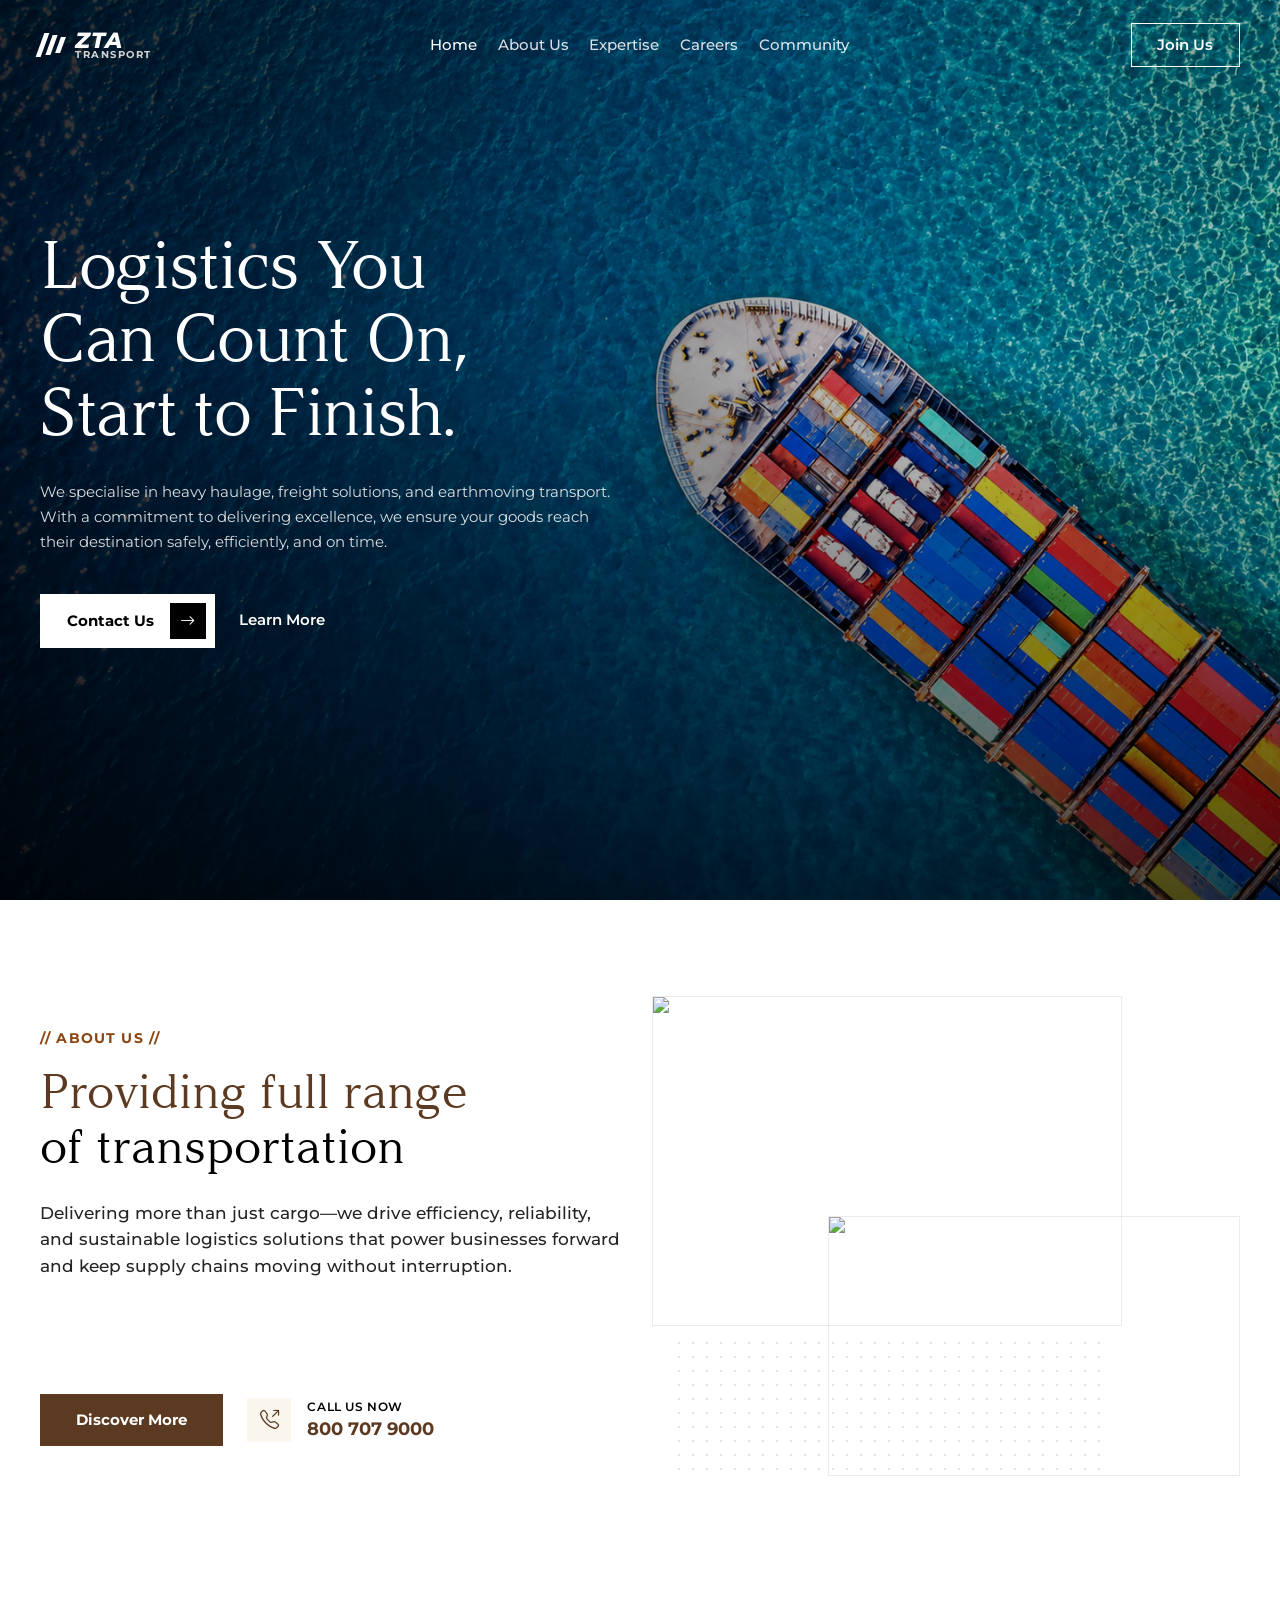
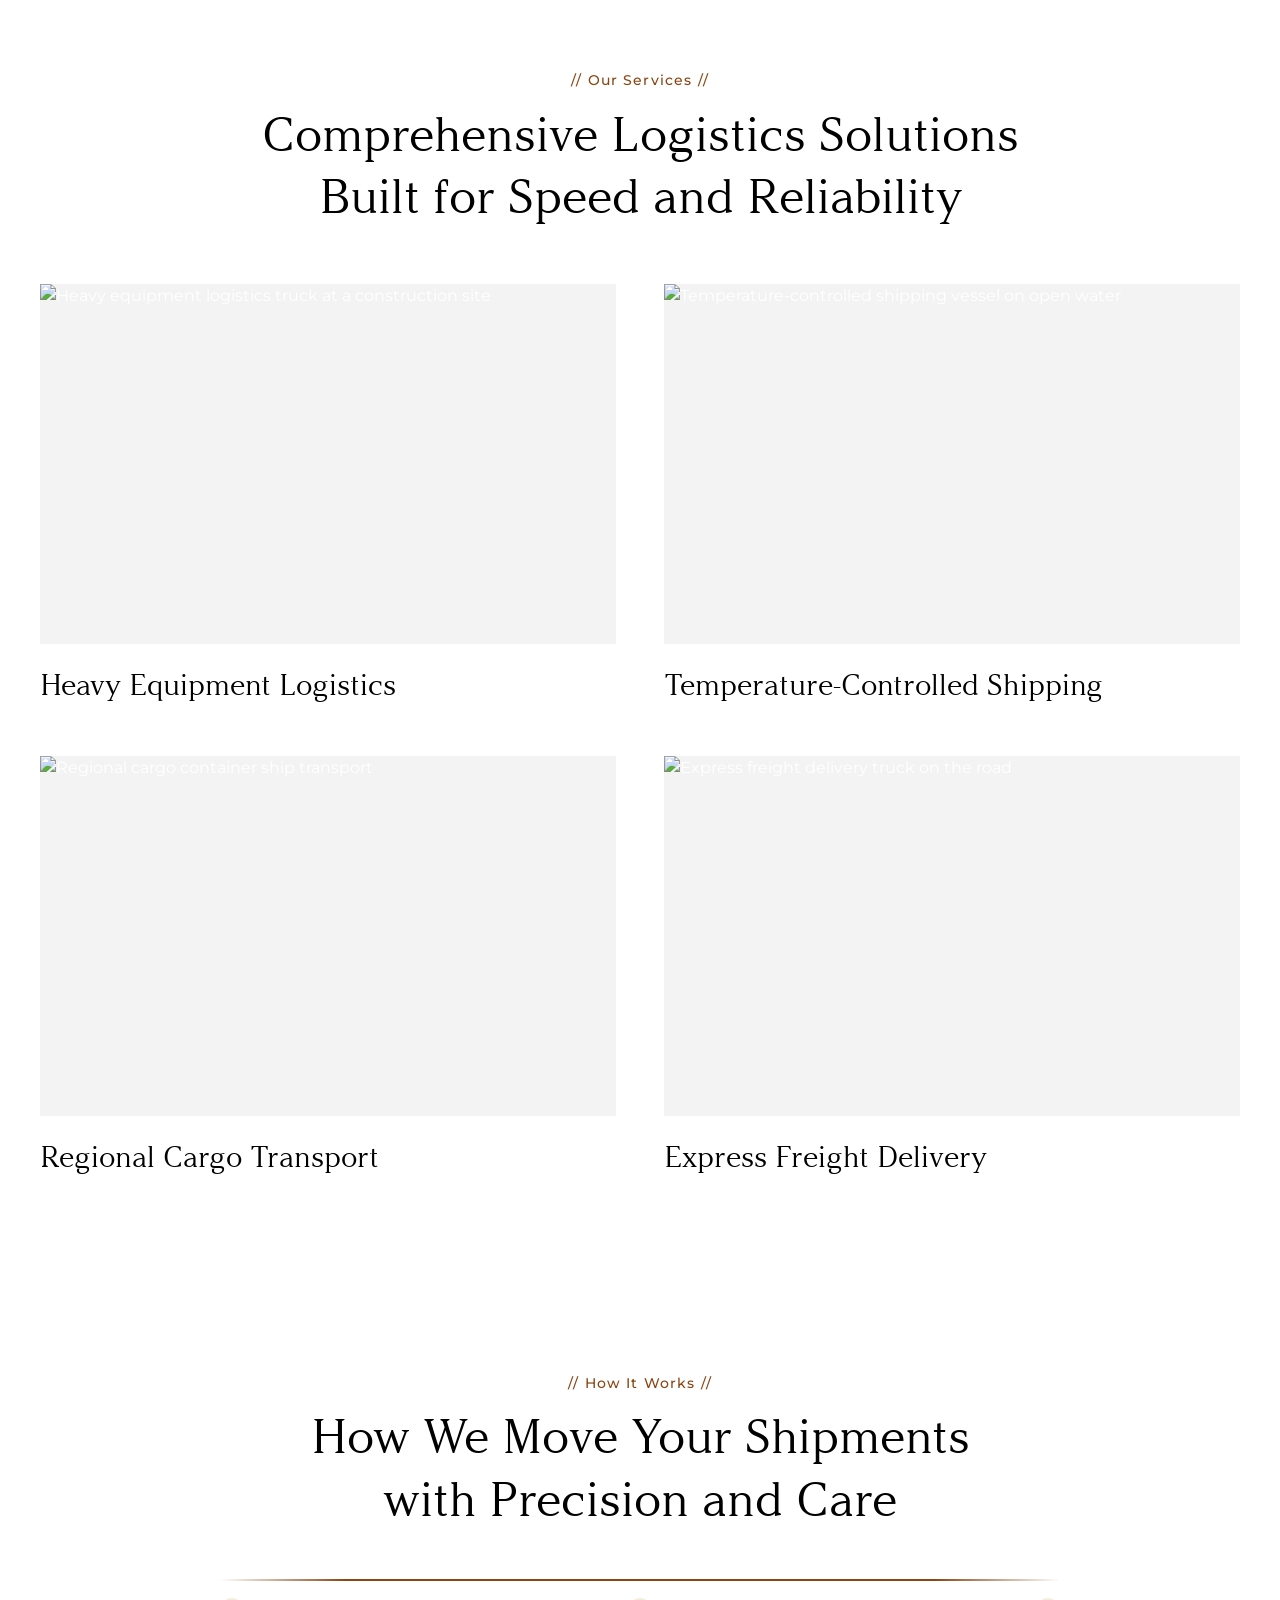
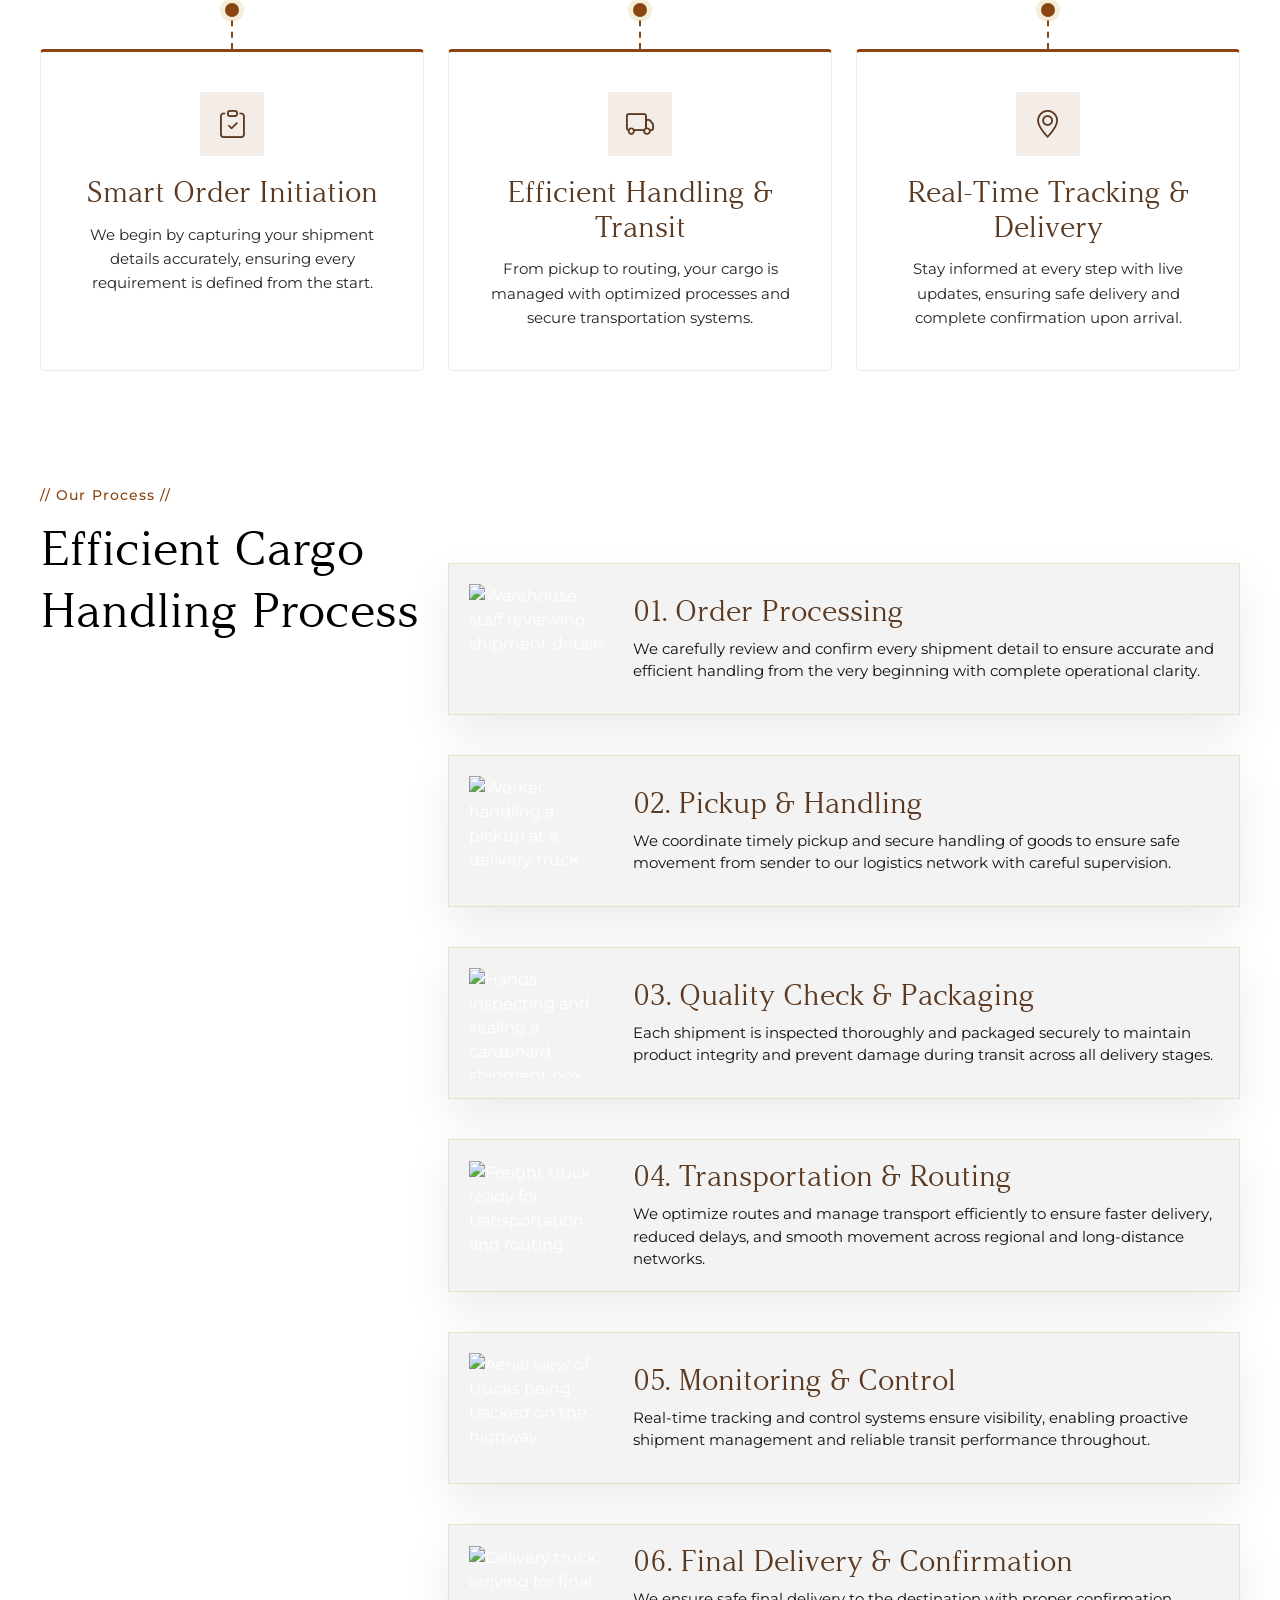
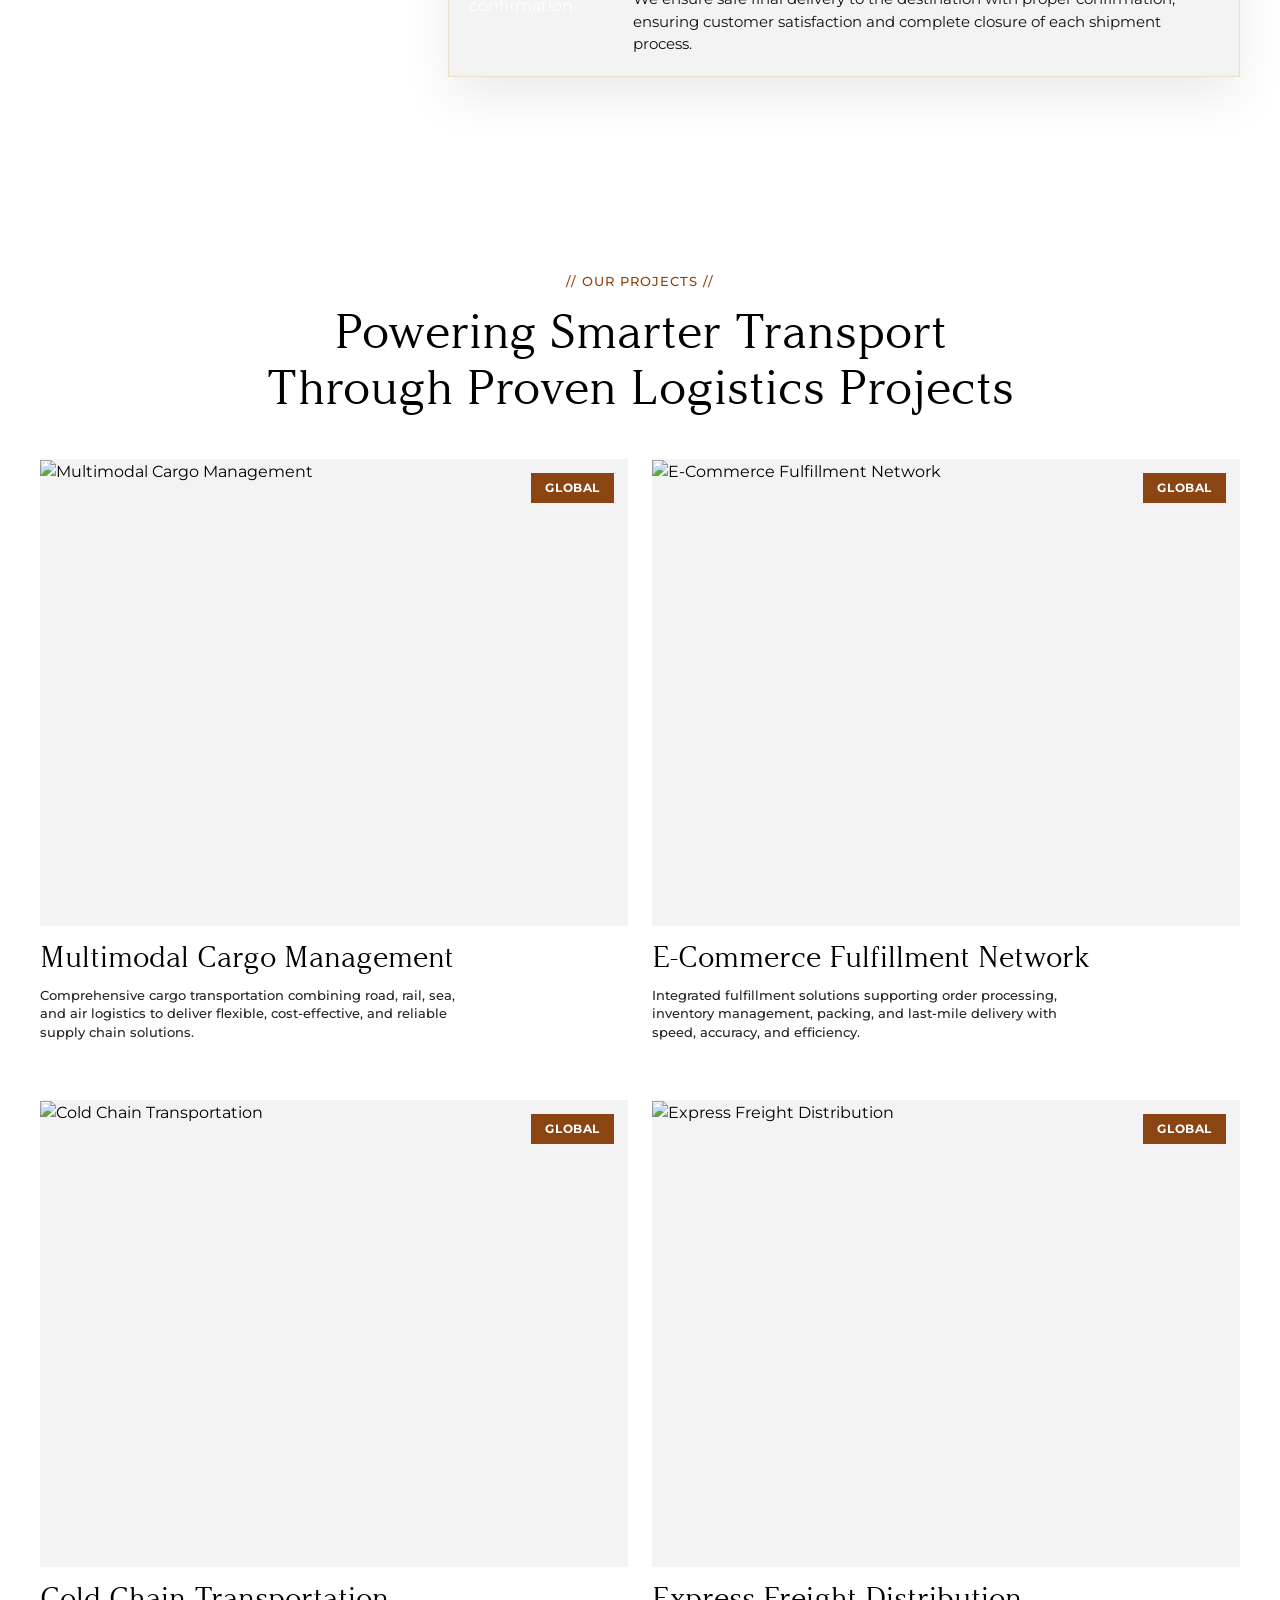
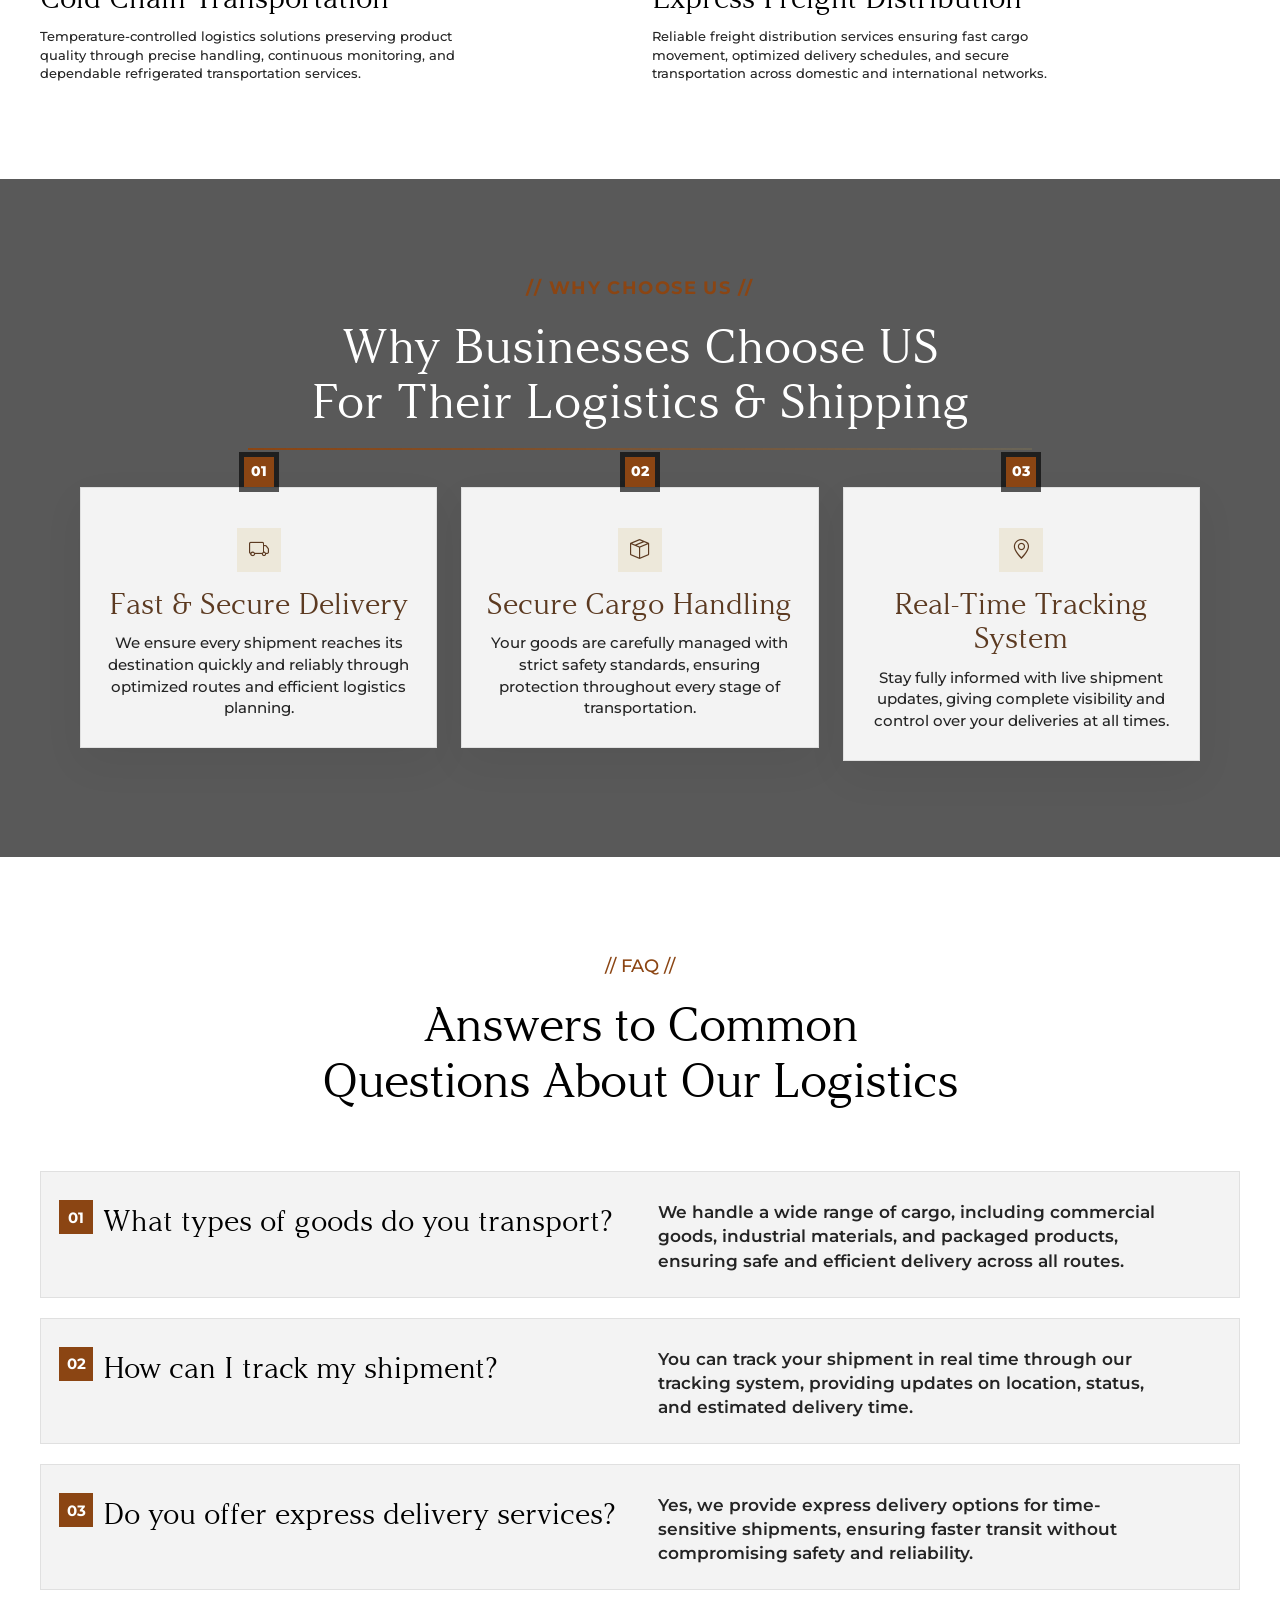
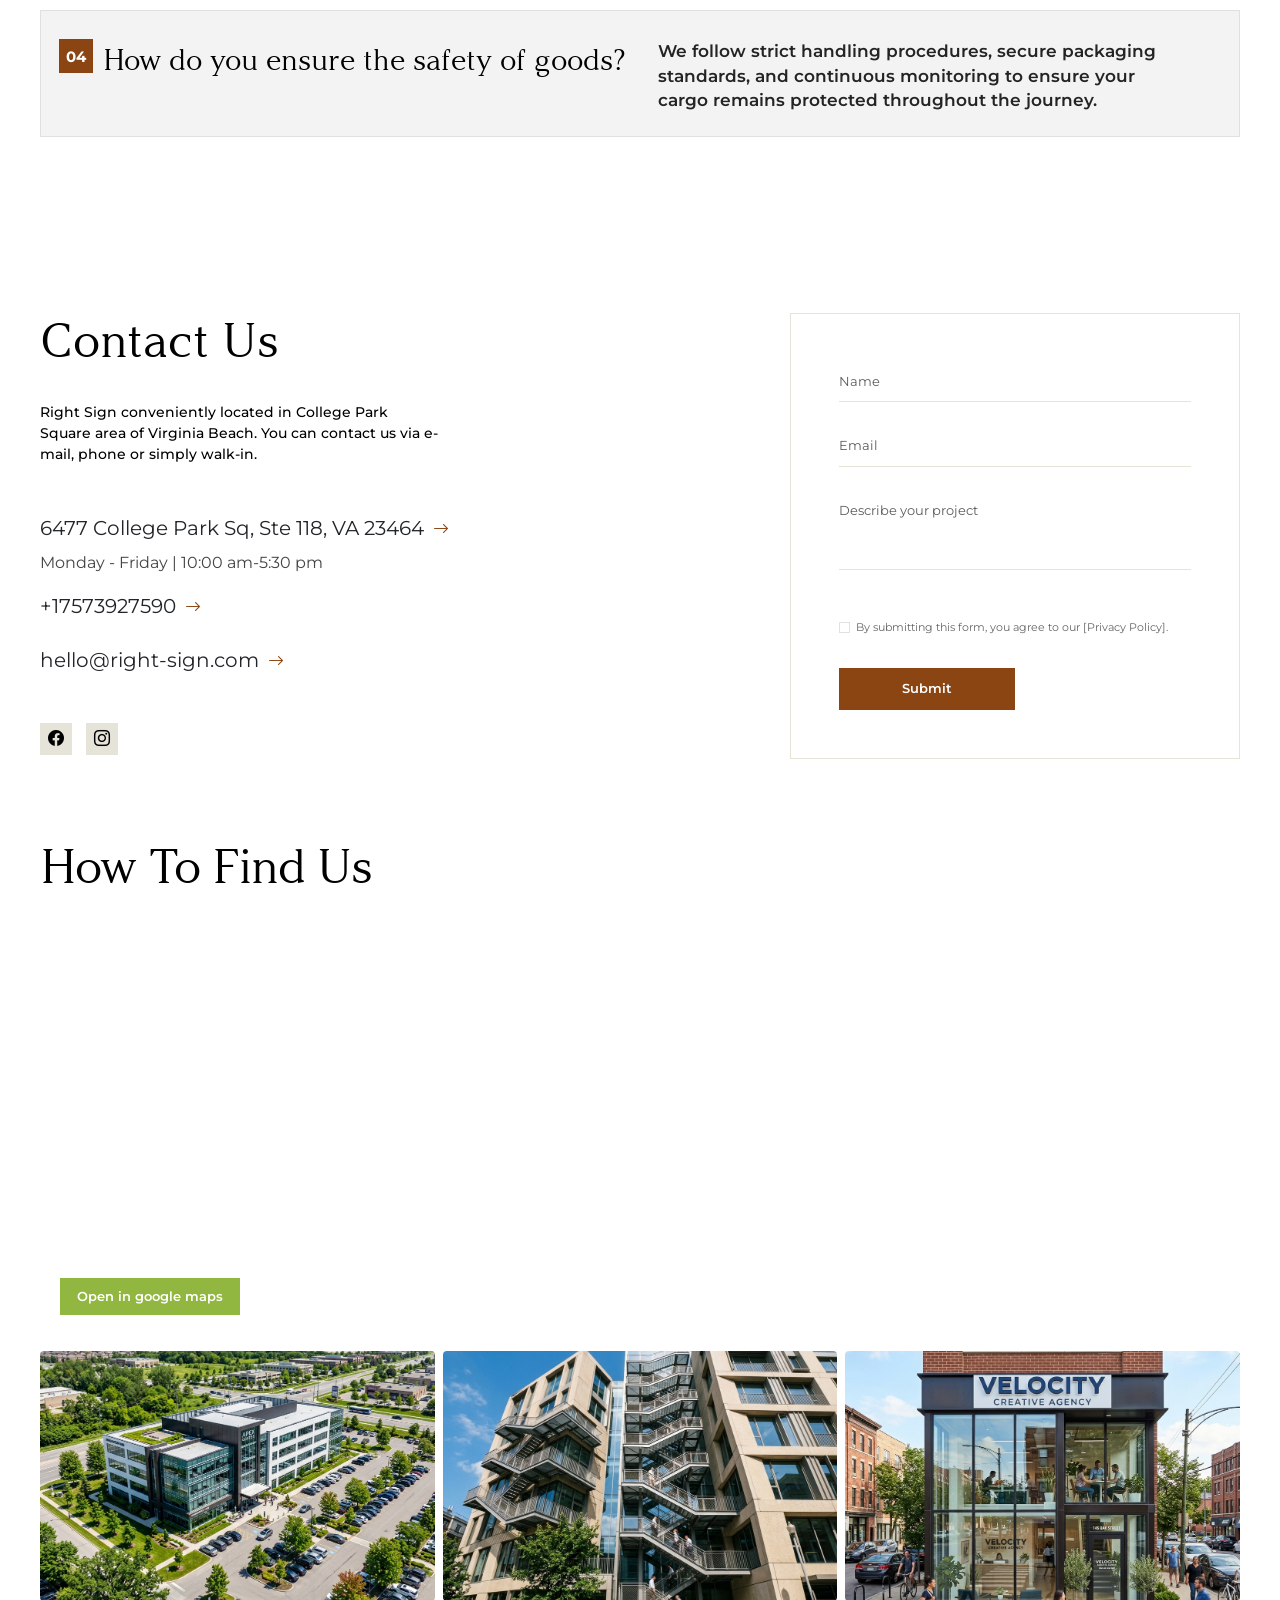
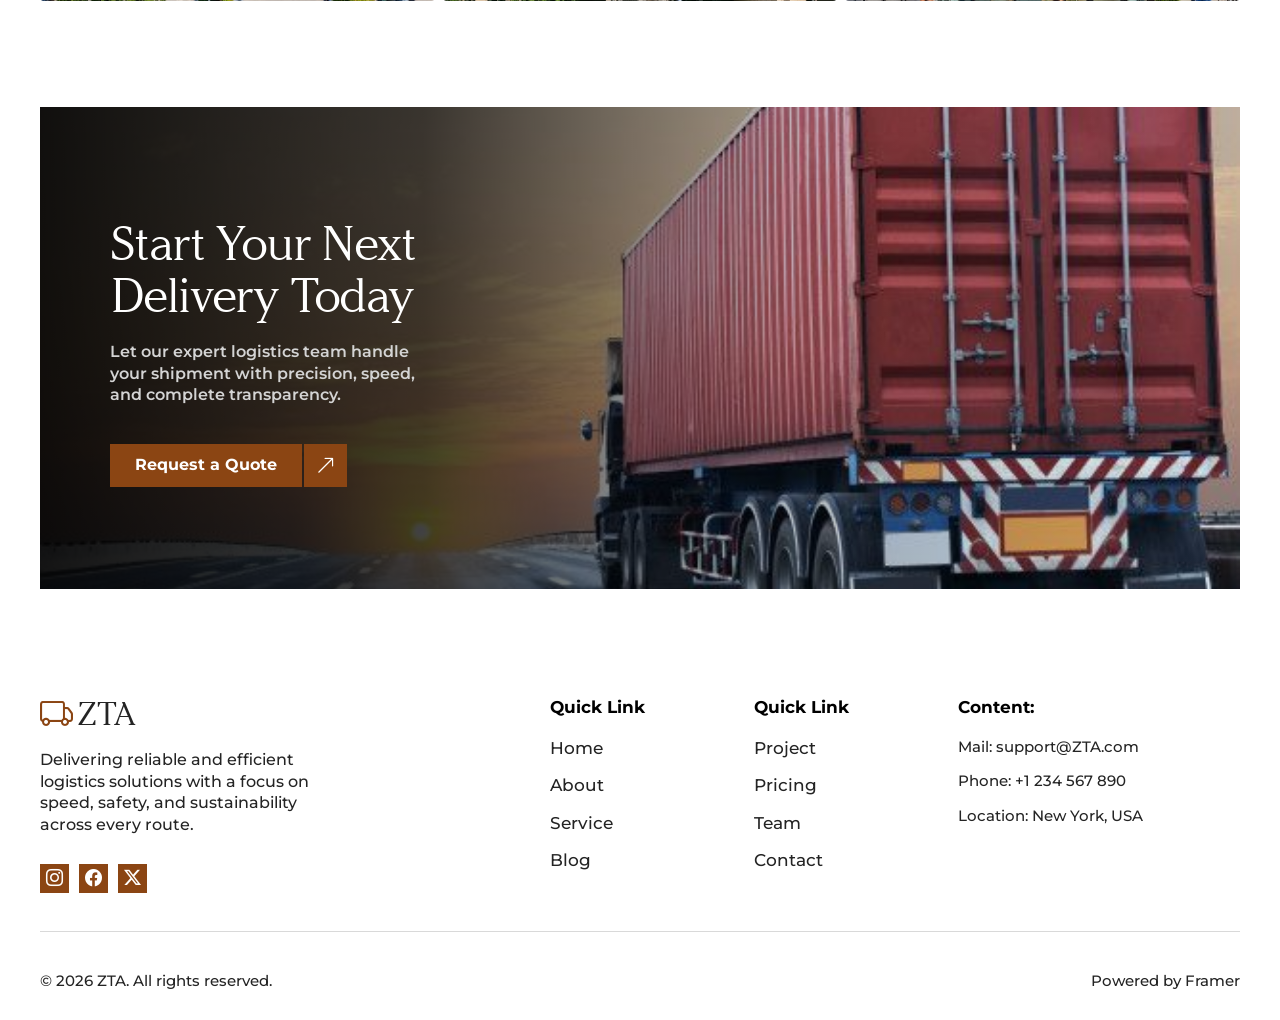
==== index.html @ d4485ff5 "updates" ====
<!DOCTYPE html>
<html lang="en">

<head>
  <meta charset="UTF-8">
  <meta name="viewport" content="width=device-width, initial-scale=1.0">
  <title>ZTA - Fast and Sustainable Road Freight Solutions</title>

  <link rel="preconnect" href="https://fonts.googleapis.com">
  <link rel="preconnect" href="https://fonts.gstatic.com" crossorigin>
  <link href="https://fonts.googleapis.com/css2?family=Montserrat:wght@400;500;600;700&display=swap" rel="stylesheet">
  <link href="https://cdn.jsdelivr.net/npm/bootstrap@5.3.3/dist/css/bootstrap.min.css" rel="stylesheet">
  <link rel="stylesheet" href="https://cdn.jsdelivr.net/npm/bootstrap-icons@1.11.3/font/bootstrap-icons.css">
  <link rel="stylesheet" href="https://unpkg.com/aos@2.3.1/dist/aos.css">
  <link rel="stylesheet" href="./style.css">
</head>

<body>
  <header class="site-header">
    <nav class="navbar navbar-expand-lg custom-navbar" aria-label="Main navigation">
      <div class="container">
        <a class="navbar-brand logo-brand" href="#" aria-label="ZTA home">
          <div class="logo-icon-wrap">
            <span class="logo-stripe"></span>
            <span class="logo-stripe"></span>
            <span class="logo-stripe"></span>
          </div>
          <div class="logo-text-wrap">
            <span class="logo-text-main">ZTA</span>
            <span class="logo-text-sub">Transport</span>
          </div>
        </a>

        <button class="navbar-toggler custom-toggler" type="button" data-bs-toggle="collapse" data-bs-target="#navMenu"
          aria-controls="navMenu" aria-expanded="false" aria-label="Toggle navigation">
          <span class="bi bi-list"></span>
        </button>

        <div class="collapse navbar-collapse" id="navMenu">
          <ul class="navbar-nav mx-lg-auto nav-links">
            <li class="nav-item"><a class="nav-link active" href="#">Home</a></li>
            <li class="nav-item"><a class="nav-link" href="#about">About Us</a></li>
            <li class="nav-item"><a class="nav-link" href="#service">Expertise</a></li>
            <li class="nav-item"><a class="nav-link" href="#blog">Careers</a></li>
            <li class="nav-item"><a class="nav-link" href="#projects">Community</a></li>
          </ul>

          <div class="nav-cta d-flex align-items-center gap-2 mt-3 mt-lg-0">
            <a href="#service" class="btn btn-nav-outline">Join Us</a>
          </div>
        </div>
      </div>
    </nav>

    <section class="hero-section" aria-label="ZTA road freight hero">
      <div class="container hero-container">
        <div class="row">
          <div class="col-12 col-lg-8 col-xl-7">
            <div class="hero-content">
              <h1 class="hero-title">
                Logistics You<br>Can Count On,<br>Start to Finish.
              </h1>
              <p class="hero-subtitle">
                We specialise in heavy haulage, freight solutions, and earthmoving transport. With a commitment to
                delivering excellence, we ensure your goods reach their destination safely, efficiently, and on time.
              </p>
              <div class="hero-cta d-flex align-items-center gap-4">
                <a href="#service" class="btn btn-hero-primary">
                  Contact Us <span class="btn-arrow-box"><i class="bi bi-arrow-right"></i></span>
                </a>
                <a href="#about" class="btn-hero-link">Learn More</a>
              </div>
            </div>
          </div>
        </div>
      </div>
    </section>
  </header>


  <!-- ===== ABOUT SECTION ===== -->
  <section class="about-section">
    <div class="container">
      <div class="row align-items-center gy-5">

        <!-- Left Content -->
        <div class="col-12 col-lg-6">
          <div class="about-new-content">
            <span class="about-label d-inline-block mb-3" data-aos="fade-up">// ABOUT US //</span>
            <h2 class="about-new-title mb-4" data-aos="fade-up" data-aos-delay="100">
              <span class="text-gold d-block">Providing full range</span>
              <span class="text-black d-block">of transportation</span>
            </h2>
            <p class="about-new-desc mb-3" data-aos="fade-up" data-aos-delay="200">
              Delivering more than just cargo—we drive efficiency, reliability, and sustainable logistics solutions that
              power businesses forward and keep supply chains moving without interruption.
            </p>
            <p class="about-new-subdesc mb-5" data-aos="fade-up" data-aos-delay="250">
              Our modern fleet, optimized routes, and dedicated support team ensure your goods are handled with care and
              delivered on time, every time.
            </p>

            <div class="about-action-block d-flex align-items-center gap-4 flex-wrap" data-aos="fade-up"
              data-aos-delay="300">
              <a href="#service" class="btn btn-about-discover">Discover More</a>
              <div class="about-phone-link d-flex align-items-center gap-3">
                <span class="about-phone-icon"><i class="bi bi-telephone-outbound"></i></span>
                <div>
                  <span class="about-phone-label">Call Us Now</span>
                  <a href="tel:8007079000" class="about-phone-number">800 707 9000</a>
                </div>
              </div>
            </div>
          </div>
        </div>

        <div class="col-12 col-lg-6" data-aos="zoom-in" data-aos-delay="200">
          <div class="about-collage">
            <div class="about-dot-grid"></div>
            <img class="about-img-large"
              src="https://images.unsplash.com/photo-1494412574643-ff11b0a5c1c3?auto=format&fit=crop&w=800&q=80"
              alt="Large blue container ship">
            <img class="about-img-small"
              src="https://images.unsplash.com/photo-1578575437130-527eed3abbec?auto=format&fit=crop&w=600&q=80"
              alt="Sunset harbor terminal">
          </div>
        </div>

      </div>
    </div>
  </section>


  <!-- ===== SERVICES SECTION ===== -->
  <section class="services-section" id="service">
    <div class="container">

      <!-- Section header -->
      <div class="services-header text-center" data-aos="fade-up">
        <span class="services-label">// Our Services //</span>
        <h2 class="services-title">
          Comprehensive Logistics Solutions<br>
          Built for Speed and Reliability
        </h2>
      </div>

      <!-- Services grid -->
      <div class="row g-4 g-lg-5 services-grid">

        <div class="col-12 col-md-6" data-aos="fade-up" data-aos-delay="100">
          <a href="#" class="service-card">
            <div class="service-media">
              <img
                src="https://images.unsplash.com/photo-1746349086423-06ea6b4d73f7?fm=jpg&q=80&w=1200&auto=format&fit=crop"
                alt="Heavy equipment logistics truck at a construction site">
            </div>
            <span class="service-caption">Heavy Equipment Logistics</span>
          </a>
        </div>

        <div class="col-12 col-md-6" data-aos="fade-up" data-aos-delay="200">
          <a href="#" class="service-card">
            <div class="service-media">
              <img
                src="https://images.unsplash.com/photo-1724597500306-a4cbb7d1324e?fm=jpg&q=80&w=1200&auto=format&fit=crop"
                alt="Temperature-controlled shipping vessel on open water">
            </div>
            <span class="service-caption">Temperature-Controlled Shipping</span>
          </a>
        </div>

        <div class="col-12 col-md-6" data-aos="fade-up" data-aos-delay="300">
          <a href="#" class="service-card">
            <div class="service-media">
              <img
                src="https://images.unsplash.com/photo-1713127563314-5163b052cf8b?fm=jpg&q=80&w=1200&auto=format&fit=crop"
                alt="Regional cargo container ship transport">
            </div>
            <span class="service-caption">Regional Cargo Transport</span>
          </a>
        </div>

        <div class="col-12 col-md-6" data-aos="fade-up" data-aos-delay="400">
          <a href="#" class="service-card">
            <div class="service-media">
              <img
                src="https://images.unsplash.com/photo-1739980873394-1317cc98332c?fm=jpg&q=80&w=1200&auto=format&fit=crop"
                alt="Express freight delivery truck on the road">
            </div>
            <span class="service-caption">Express Freight Delivery</span>
          </a>
        </div>

      </div>
    </div>
  </section>


  <!-- ===== HOW IT WORKS SECTION ===== -->
  <section class="how-it-works-section">
    <div class="container">

      <!-- Section header -->
      <div class="hiw-header text-center" data-aos="fade-up">
        <span class="hiw-label">// How It Works //</span>
        <h2 class="hiw-title">
          How We Move Your Shipments<br>
          with Precision and Care
        </h2>
      </div>

      <!-- Infographic Timeline -->
      <div class="hiw-timeline-wrapper">
        <div class="hiw-timeline-line d-none d-md-block" data-aos="zoom-in" data-aos-delay="100"></div>
        <div class="row g-4 hiw-grid">

          <div class="col-12 col-md-4 hiw-step" data-aos="fade-up" data-aos-delay="200">
            <div class="hiw-timeline-stem d-none d-md-block"></div>
            <div class="hiw-timeline-node d-none d-md-block"></div>
            <div class="hiw-card">
              <div class="hiw-icon-wrap">
                <i class="bi bi-clipboard-check"></i>
              </div>
              <h3 class="hiw-step-title">Smart Order Initiation</h3>
              <p class="hiw-step-text">We begin by capturing your shipment details accurately, ensuring every
                requirement is defined from the start.</p>
            </div>
          </div>

          <div class="col-12 col-md-4 hiw-step" data-aos="fade-up" data-aos-delay="300">
            <div class="hiw-timeline-stem d-none d-md-block"></div>
            <div class="hiw-timeline-node d-none d-md-block"></div>
            <div class="hiw-card">
              <div class="hiw-icon-wrap">
                <i class="bi bi-truck"></i>
              </div>
              <h3 class="hiw-step-title">Efficient Handling &amp; Transit</h3>
              <p class="hiw-step-text">From pickup to routing, your cargo is managed with optimized processes and secure
                transportation systems.</p>
            </div>
          </div>

          <div class="col-12 col-md-4 hiw-step" data-aos="fade-up" data-aos-delay="400">
            <div class="hiw-timeline-stem d-none d-md-block"></div>
            <div class="hiw-timeline-node d-none d-md-block"></div>
            <div class="hiw-card">
              <div class="hiw-icon-wrap">
                <i class="bi bi-geo-alt"></i>
              </div>
              <h3 class="hiw-step-title">Real-Time Tracking &amp; Delivery</h3>
              <p class="hiw-step-text">Stay informed at every step with live updates, ensuring safe delivery and
                complete confirmation upon arrival.</p>
            </div>
          </div>

        </div>
      </div>
    </div>
  </section>


  <!-- ===== PROCESS SECTION (stacking cards) ===== -->
  <section class="process-section">
    <div class="container">
      <div class="row">

        <!-- Left sticky intro -->
        <div class="col-12 col-lg-4" data-aos="fade-right">
          <div class="process-intro">
            <span class="process-label">// Our Process //</span>
            <h2 class="process-title">Efficient Cargo Handling Process</h2>
          </div>
        </div>

        <!-- Right stacking cards -->
        <div class="col-12 col-lg-8">
          <div class="process-stack">

            <div class="process-slot" data-aos="fade-up" data-aos-delay="100">
              <div class="process-card">
                <div class="process-media">
                  <img
                    src="https://images.unsplash.com/photo-1645736315000-6f788915923b?fm=jpg&q=80&w=600&auto=format&fit=crop"
                    alt="Warehouse staff reviewing shipment details">
                </div>
                <div class="process-body">
                  <h3 class="process-step-title"><span class="process-num">01.</span> Order Processing</h3>
                  <p class="process-step-text">We carefully review and confirm every shipment detail to ensure accurate
                    and efficient handling from the very beginning with complete operational clarity.</p>
                </div>
              </div>
            </div>

            <div class="process-slot" data-aos="fade-up" data-aos-delay="100">
              <div class="process-card">
                <div class="process-media">
                  <img
                    src="https://images.unsplash.com/photo-1715645948484-da40dd56bc93?fm=jpg&q=80&w=600&auto=format&fit=crop"
                    alt="Worker handling a pickup at a delivery truck">
                </div>
                <div class="process-body">
                  <h3 class="process-step-title"><span class="process-num">02.</span> Pickup &amp; Handling</h3>
                  <p class="process-step-text">We coordinate timely pickup and secure handling of goods to ensure safe
                    movement from sender to our logistics network with careful supervision.</p>
                </div>
              </div>
            </div>

            <div class="process-slot" data-aos="fade-up" data-aos-delay="100">
              <div class="process-card">
                <div class="process-media">
                  <img
                    src="https://images.unsplash.com/photo-1680281707970-fa96c99f2ada?fm=jpg&q=80&w=600&auto=format&fit=crop"
                    alt="Hands inspecting and sealing a cardboard shipment box">
                </div>
                <div class="process-body">
                  <h3 class="process-step-title"><span class="process-num">03.</span> Quality Check &amp; Packaging</h3>
                  <p class="process-step-text">Each shipment is inspected thoroughly and packaged securely to maintain
                    product integrity and prevent damage during transit across all delivery stages.</p>
                </div>
              </div>
            </div>

            <div class="process-slot" data-aos="fade-up" data-aos-delay="100">
              <div class="process-card">
                <div class="process-media">
                  <img
                    src="https://images.unsplash.com/photo-1633521248898-19cbbf9ead88?fm=jpg&q=80&w=600&auto=format&fit=crop"
                    alt="Freight truck ready for transportation and routing">
                </div>
                <div class="process-body">
                  <h3 class="process-step-title"><span class="process-num">04.</span> Transportation &amp; Routing</h3>
                  <p class="process-step-text">We optimize routes and manage transport efficiently to ensure faster
                    delivery, reduced delays, and smooth movement across regional and long-distance networks.</p>
                </div>
              </div>
            </div>

            <div class="process-slot" data-aos="fade-up" data-aos-delay="100">
              <div class="process-card">
                <div class="process-media">
                  <img
                    src="https://images.unsplash.com/photo-1708193203896-ba0630862bb6?fm=jpg&q=80&w=600&auto=format&fit=crop"
                    alt="Aerial view of trucks being tracked on the highway">
                </div>
                <div class="process-body">
                  <h3 class="process-step-title"><span class="process-num">05.</span> Monitoring &amp; Control</h3>
                  <p class="process-step-text">Real-time tracking and control systems ensure visibility, enabling
                    proactive shipment management and reliable transit performance throughout.</p>
                </div>
              </div>
            </div>

            <div class="process-slot process-slot-last" data-aos="fade-up" data-aos-delay="100">
              <div class="process-card">
                <div class="process-media">
                  <img
                    src="https://images.unsplash.com/photo-1739980873394-1317cc98332c?fm=jpg&q=80&w=600&auto=format&fit=crop"
                    alt="Delivery truck arriving for final confirmation">
                </div>
                <div class="process-body">
                  <h3 class="process-step-title"><span class="process-num">06.</span> Final Delivery &amp; Confirmation
                  </h3>
                  <p class="process-step-text">We ensure safe final delivery to the destination with proper
                    confirmation, ensuring customer satisfaction and complete closure of each shipment process.</p>
                </div>
              </div>
            </div>

          </div>
        </div>

      </div>
    </div>
  </section>


  <!-- ===== PROJECTS SECTION ===== -->
  <section class="projects-section" id="projects">
    <div class="container">

      <div class="text-center projects-heading" data-aos="fade-up">
        <span class="section-label">// Our Projects //</span>
        <h2>
          Powering Smarter Transport<br>
          Through Proven Logistics Projects
        </h2>
      </div>

      <div class="row g-4 projects-grid">

        <!-- Project 1 -->
        <div class="col-12 col-md-6" data-aos="fade-up" data-aos-delay="100">
          <div class="project-item">
            <div class="project-image">
              <img src="https://images.unsplash.com/photo-1605281317010-fe5ffe798166?auto=format&fit=crop&w=900&q=80"
                alt="Multimodal Cargo Management">
              <span class="project-badge">Global</span>
            </div>

            <div class="project-content">
              <h3>Multimodal Cargo Management</h3>
              <p>
                Comprehensive cargo transportation combining road, rail, sea, and air logistics
                to deliver flexible, cost-effective, and reliable supply chain solutions.
              </p>
            </div>
          </div>
        </div>

        <!-- Project 2 -->
        <div class="col-12 col-md-6" data-aos="fade-up" data-aos-delay="200">
          <div class="project-item">
            <div class="project-image">
              <img src="https://images.unsplash.com/photo-1586528116311-ad8dd3c8310d?auto=format&fit=crop&w=900&q=80"
                alt="E-Commerce Fulfillment Network">
              <span class="project-badge">Global</span>
            </div>

            <div class="project-content">
              <h3>E-Commerce Fulfillment Network</h3>
              <p>
                Integrated fulfillment solutions supporting order processing, inventory management,
                packing, and last-mile delivery with speed, accuracy, and efficiency.
              </p>
            </div>
          </div>
        </div>

        <!-- Project 3 -->
        <div class="col-12 col-md-6" data-aos="fade-up" data-aos-delay="100">
          <div class="project-item">
            <div class="project-image">
              <img src="https://images.unsplash.com/photo-1616432043562-3671ea2e5242?auto=format&fit=crop&w=900&q=80"
                alt="Cold Chain Transportation">
              <span class="project-badge">Global</span>
            </div>

            <div class="project-content">
              <h3>Cold Chain Transportation</h3>
              <p>
                Temperature-controlled logistics solutions preserving product quality through
                precise handling, continuous monitoring, and dependable refrigerated transportation services.
              </p>
            </div>
          </div>
        </div>

        <!-- Project 4 -->
        <div class="col-12 col-md-6" data-aos="fade-up" data-aos-delay="200">
          <div class="project-item">
            <div class="project-image">
              <img src="https://images.unsplash.com/photo-1578575437130-527eed3abbec?auto=format&fit=crop&w=900&q=80"
                alt="Express Freight Distribution">
              <span class="project-badge">Global</span>
            </div>

            <div class="project-content">
              <h3>Express Freight Distribution</h3>
              <p>
                Reliable freight distribution services ensuring fast cargo movement, optimized delivery
                schedules, and secure transportation across domestic and international networks.
              </p>
            </div>
          </div>
        </div>

      </div>
    </div>
  </section>


  <!-- ===== WHY CHOOSE US SECTION ===== -->
  <section class="why-choose-section">
    <div class="why-overlay"></div>

    <div class="container position-relative">
      <!-- Heading Above -->
      <div class="row mb-5 text-center">
        <div class="col-12" data-aos="fade-up">
          <span class="section-label">// Why Choose Us //</span>
          <h2 class="why-section-title" data-aos="fade-up" data-aos-delay="100">
            Why Businesses Choose US<br>
            For Their Logistics &amp; Shipping
          </h2>
        </div>
      </div>

      <!-- Infographic Below (Horizontal) -->
      <div class="why-infographic-wrap">
        <div class="why-infographic-line"></div>
        <div class="row g-4 position-relative z-index-2">

          <!-- Card 1 -->
          <div class="col-12 col-lg-4" data-aos="fade-up" data-aos-delay="200">
            <div class="why-card">
              <div class="why-infographic-badge">01</div>
              <div class="why-icon">
                <i class="bi bi-truck"></i>
              </div>
              <h3 data-aos="fade-up" data-aos-delay="250">Fast &amp; Secure Delivery</h3>
              <p data-aos="fade-up" data-aos-delay="300">
                We ensure every shipment reaches its destination quickly and reliably
                through optimized routes and efficient logistics planning.
              </p>
            </div>
          </div>

          <!-- Card 2 -->
          <div class="col-12 col-lg-4" data-aos="fade-up" data-aos-delay="300">
            <div class="why-card">
              <div class="why-infographic-badge">02</div>
              <div class="why-icon">
                <i class="bi bi-box-seam"></i>
              </div>
              <h3 data-aos="fade-up" data-aos-delay="350">Secure Cargo Handling</h3>
              <p data-aos="fade-up" data-aos-delay="400">
                Your goods are carefully managed with strict safety standards, ensuring
                protection throughout every stage of transportation.
              </p>
            </div>
          </div>

          <!-- Card 3 -->
          <div class="col-12 col-lg-4" data-aos="fade-up" data-aos-delay="400">
            <div class="why-card">
              <div class="why-infographic-badge">03</div>
              <div class="why-icon">
                <i class="bi bi-geo-alt"></i>
              </div>
              <h3 data-aos="fade-up" data-aos-delay="450">Real-Time Tracking System</h3>
              <p data-aos="fade-up" data-aos-delay="500">
                Stay fully informed with live shipment updates, giving complete
                visibility and control over your deliveries at all times.
              </p>
            </div>
          </div>

        </div>
      </div>
    </div>
  </section>


  <!-- ===== FAQ SECTION ===== -->
  <section class="faq-section">
    <div class="container">

      <div class="faq-heading text-center" data-aos="fade-up">
        <span>// FAQ //</span>
        <h2>
          Answers to Common<br>
          Questions About Our Logistics
        </h2>
      </div>

      <div class="faq-list">

        <div class="faq-item" data-aos="fade-up" data-aos-delay="100">
          <div class="faq-question">
            <span class="faq-number">01</span>
            <h3>What types of goods do you transport?</h3>
          </div>
          <div class="faq-answer">
            <p>
              We handle a wide range of cargo, including commercial goods,
              industrial materials, and packaged products, ensuring safe and
              efficient delivery across all routes.
            </p>
          </div>
        </div>

        <div class="faq-item" data-aos="fade-up" data-aos-delay="200">
          <div class="faq-question">
            <span class="faq-number">02</span>
            <h3>How can I track my shipment?</h3>
          </div>
          <div class="faq-answer">
            <p>
              You can track your shipment in real time through our tracking
              system, providing updates on location, status, and estimated
              delivery time.
            </p>
          </div>
        </div>

        <div class="faq-item" data-aos="fade-up" data-aos-delay="300">
          <div class="faq-question">
            <span class="faq-number">03</span>
            <h3>Do you offer express delivery services?</h3>
          </div>
          <div class="faq-answer">
            <p>
              Yes, we provide express delivery options for time-sensitive
              shipments, ensuring faster transit without compromising safety
              and reliability.
            </p>
          </div>
        </div>

        <div class="faq-item" data-aos="fade-up" data-aos-delay="400">
          <div class="faq-question">
            <span class="faq-number">04</span>
            <h3>How do you ensure the safety of goods?</h3>
          </div>
          <div class="faq-answer">
            <p>
              We follow strict handling procedures, secure packaging standards,
              and continuous monitoring to ensure your cargo remains protected
              throughout the journey.
            </p>
          </div>
        </div>

      </div>
    </div>
  </section>


  <!-- ===== CONTACT US SECTION ===== -->
  <section class="contact-section" data-aos="zoom-out">
    <div class="contact-container container">
      <div class="row align-items-start">
        <div class="col-lg-6 contact-info" data-aos="fade-right">
          <h2>Contact Us</h2>
          <p class="contact-desc">
            Right Sign conveniently located in College Park Square area of Virginia Beach. You can contact us via
            e-mail, phone or simply walk-in.
          </p>
          <div class="contact-details mt-5">
            <div class="contact-detail-item mb-2">
              <span class="fs-5 text-dark">6477 College Park Sq, Ste 118, VA 23464</span> <i
                class="bi bi-arrow-right contact-arrow"></i>
            </div>
            <div class="mb-4">
              <span class="contact-hours m-0 fs-6 d-block mb-3">Monday - Friday | 10:00 am-5:30 pm</span>
              <div class="contact-detail-item">
                <span class="fs-5 text-dark">+17573927590</span> <i class="bi bi-arrow-right contact-arrow"></i>
              </div>
            </div>
            <div class="contact-detail-item mb-4">
              <span class="fs-5 text-dark">hello@right-sign.com</span> <i class="bi bi-arrow-right contact-arrow"></i>
            </div>
          </div>
          <div class="contact-social mt-4">
            <a href="#" aria-label="Facebook"><i class="bi bi-facebook"></i></a>
            <a href="#" aria-label="Instagram"><i class="bi bi-instagram"></i></a>
          </div>
        </div>
        <div class="col-lg-6 mt-5 mt-lg-0 d-flex justify-content-lg-end" data-aos="fade-left" data-aos-delay="100">
          <div class="contact-form-card p-5">
            <form action="#">
              <div class="form-group mb-4">
                <input type="text" class="form-control shadow-none" placeholder="Name" required>
              </div>
              <div class="form-group mb-4">
                <input type="email" class="form-control shadow-none" placeholder="Email" required>
              </div>
              <div class="form-group mb-5">
                <textarea class="form-control shadow-none" placeholder="Describe your project" rows="3"
                  required></textarea>
              </div>
              <div class="form-check mt-5">
                <input type="checkbox" class="form-check-input shadow-none" id="privacyCheck" required>
                <label class="form-check-label" for="privacyCheck">
                  By submitting this form, you agree to our [Privacy Policy].
                </label>
              </div>
              <button type="submit" class="btn btn-submit mt-4 w-50">Submit</button>
            </form>
          </div>
        </div>
      </div>
    </div>
  </section>

  <!-- ===== HOW TO FIND US SECTION ===== -->
  <section class="find-us-section" data-aos="fade-up">
    <div class="find-us-container container">
      <h2 data-aos="fade-up">How To Find Us</h2>
      <div class="map-wrapper position-relative" data-aos="fade-up" data-aos-delay="100">
        <iframe
          src="https://www.google.com/maps/embed?pb=!1m18!1m12!1m3!1d3192.6515867954933!2d-76.1950005!3d36.8028308!2m3!1f0!2f0!3f0!3m2!1i1024!2i768!4f13.1!3m3!1m2!1s0x89ba96333c16ccb3%3A0x6730a7d5705a610!2s6477%20College%20Park%20Square%2C%20Virginia%20Beach%2C%20VA%2023464!5e0!3m2!1sen!2sus!4v1687000000000!5m2!1sen!2sus"
          width="100%" height="400" allowfullscreen="" loading="lazy"
          referrerpolicy="no-referrer-when-downgrade"></iframe>
        <a href="https://maps.google.com" target="_blank" class="btn btn-open-map">Open in google maps</a>
      </div>
      <div class="row mt-2 g-2">
        <div class="col-md-4" data-aos="fade-up" data-aos-delay="200">
          <div class="find-us-img-wrap">
            <img src="./images/building_1.png" alt="Building exterior 1"
              class="img-fluid w-100 object-fit-cover find-us-img">
          </div>
        </div>
        <div class="col-md-4" data-aos="fade-up" data-aos-delay="300">
          <div class="find-us-img-wrap">
            <img src="./images/building_2.png" alt="Building exterior 2"
              class="img-fluid w-100 object-fit-cover find-us-img">
          </div>
        </div>
        <div class="col-md-4" data-aos="fade-up" data-aos-delay="400">
          <div class="find-us-img-wrap">
            <img src="./images/building_3.png" alt="Storefront" class="img-fluid w-100 object-fit-cover find-us-img">
          </div>
        </div>
      </div>
    </div>
  </section>

  <!-- ===== CTA SECTION ===== -->
  <section class="cta-footer-wrap" data-aos="zoom-in">
    <div class="container">
      <div class="cta-banner">
        <div class="cta-content">
          <h2>Start Your Next<br>Delivery Today</h2>
          <p>
            Let our expert logistics team handle your shipment with precision,
            speed, and complete transparency.
          </p>

          <div class="cta-buttons">
            <a href="#" class="cta-btn">Request a Quote</a>
            <a href="#" class="cta-icon" aria-label="Request a quote">
              <i class="bi bi-arrow-up-right"></i>
            </a>
          </div>
        </div>
      </div>
    </div>

    <!-- ===== FOOTER ===== -->
    <footer class="site-footer">
      <div class="container">
        <div class="row gy-5 footer-top">

          <div class="col-lg-4 col-md-6">
            <a href="#" class="footer-logo">
              <span class="footer-logo-icon">
                <i class="bi bi-truck"></i>
              </span>
              <span>ZTA</span>
            </a>

            <p class="footer-text">
              Delivering reliable and efficient logistics solutions with a focus
              on speed, safety, and sustainability across every route.
            </p>

            <div class="footer-social">
              <a href="#" aria-label="Instagram"><i class="bi bi-instagram text-white"></i></a>
              <a href="#" aria-label="Facebook"><i class="bi bi-facebook text-white"></i></a>
              <a href="#" aria-label="X"><i class="bi bi-twitter-x text-white"></i></a>
            </div>
          </div>

          <div class="col-lg-2 col-md-6 offset-lg-1">
            <h3>Quick Link</h3>
            <ul>
              <li><a href="#">Home</a></li>
              <li><a href="#">About</a></li>
              <li><a href="#">Service</a></li>
              <li><a href="#">Blog</a></li>
            </ul>
          </div>

          <div class="col-lg-2 col-md-6">
            <h3>Quick Link</h3>
            <ul>
              <li><a href="#">Project</a></li>
              <li><a href="#">Pricing</a></li>
              <li><a href="#">Team</a></li>
              <li><a href="#">Contact</a></li>
            </ul>
          </div>

          <div class="col-lg-3 col-md-6">
            <h3>Content:</h3>
            <ul class="footer-contact">
              <li>Mail: support@ZTA.com</li>
              <li>Phone: +1 234 567 890</li>
              <li>Location: New York, USA</li>
            </ul>
          </div>

        </div>

        <div class="footer-bottom">
          <p>© 2026 ZTA. All rights reserved.</p>
          <p>Powered by Framer</p>
        </div>
      </div>
    </footer>
  </section>


  <!-- Scroll to Top Button -->
  <button id="scrollToTopBtn" title="Go to top" aria-label="Scroll to top">
    <svg xmlns="http://www.w3.org/2000/svg" width="20" height="20" fill="currentColor" viewBox="0 0 16 16">
      <path fill-rule="evenodd"
        d="M8 15a.5.5 0 0 0 .5-.5V2.707l3.146 3.147a.5.5 0 0 0 .708-.708l-4-4a.5.5 0 0 0-.708 0l-4 4a.5.5 0 1 0 .708.708L7.5 2.707V14.5a.5.5 0 0 0 .5.5z" />
    </svg>
  </button>


  <script src="https://cdn.jsdelivr.net/npm/bootstrap@5.3.3/dist/js/bootstrap.bundle.min.js"></script>
  <script src="https://unpkg.com/aos@2.3.1/dist/aos.js"></script>
  <script>
    AOS.init({
      duration: 800,
      once: true,
      offset: 100
    });
  </script>
  <script type="module" src="./script.js"></script>
</body>

</html>
---- style.css ----
/* ==========================================================
   @FONT-FACE — Argesta Display (local webfont)
   ========================================================== */
@font-face {
  font-family: 'Argesta Display';
  src: url('./font/Argesta_Display_Regular/Argesta%20Dislay%20Regular%20Webfont/Argesta-Display-Regular-web/argestadisplay-regular-webfont.woff2') format('woff2'),
    url('./font/Argesta_Display_Regular/Argesta%20Dislay%20Regular%20Webfont/Argesta-Display-Regular-web/argestadisplay-regular-webfont.woff') format('woff'),
    url('./font/Argesta_Display_Regular/Argesta%20Dislay%20Regular%20Webfont/Argesta-Display-Regular-web/argestadisplay-regular-webfont.ttf') format('truetype');
  font-weight: normal;
  font-style: normal;
  font-display: swap;
}

/* ==========================================================
   CSS VARIABLES
   ========================================================== */
:root {
  --color-black: #000000;
  --color-white: #ffffff;
  --color-ink: #101010;
  --color-gold: #8B4513;
  /* Primary Brown */
  --color-gold-light: #CD853F;
  --color-gold-dark: #5C3A21;
  --color-gray-100: #f3f3f3;
  --color-gray-300: #d4d4d4;
  --color-gray-800: #242424;
  --color-nav-left: rgba(0, 0, 0, 0.96);
  --color-nav-right: rgba(20, 20, 20, 0.96);
  --color-overlay-left: rgba(0, 0, 0, 0.72);
  --color-overlay-mid: rgba(0, 0, 0, 0.42);
  --color-overlay-right: rgba(0, 0, 0, 0.10);
  --font-heading: 'Argesta Display', 'Playfair Display', Georgia, serif;
  --font-body: "Montserrat", -apple-system, BlinkMacSystemFont, "Segoe UI", sans-serif;
  --heading-section-size: clamp(2rem, 4vw, 3rem);
  --heading-card-size: 1.8rem;
  --nav-height: 90px;
  --transition-fast: 0.2s ease;

  --color-card-bg: #111111;
  --color-step-accent: var(--color-gold);
}

/* ==========================================================
   RESET & GLOBALS
   ========================================================== */
* {
  box-sizing: border-box;
}

html {
  min-height: 100%;
  scroll-behavior: smooth;
  scroll-padding-top: var(--nav-height);
}

body {
  min-height: 100%;
  margin: 0;
  font-family: var(--font-body);
  color: var(--color-white);
  overflow-x: hidden;
}

a {
  color: inherit;
  text-decoration: none;
}

/* Helper text colors */
.text-gold {
  color: var(--color-gold-dark) !important;
}

.text-black {
  color: var(--color-black) !important;
}

/* ==========================================================
   CONTAINER — consistent side spacing across the site
   ========================================================== */
.container {
  max-width: 1300px;
  margin-left: auto;
  margin-right: auto;
  padding-left: 40px;
  padding-right: 40px;
}

/* ==========================================================
   SITE HEADER
   ========================================================== */
.site-header {
  position: relative;
  min-height: 100vh;
  background: var(--color-black);
}

/* ==========================================================
   NAVBAR — transparent, overlaid on hero
   ========================================================== */
.custom-navbar {
  position: absolute;
  top: 0;
  left: 0;
  right: 0;
  min-height: var(--nav-height);
  padding: 0;
  background: transparent;
  border-bottom: none;
  transition: background var(--transition-fast), box-shadow var(--transition-fast);
  z-index: 20;
}

.custom-navbar.navbar-scrolled {
  position: fixed;
  background: rgba(0, 0, 0, 0.95);
  box-shadow: 0 2px 20px rgba(0, 0, 0, 0.4);
}

.custom-navbar .container {
  min-height: var(--nav-height);
}

/* custom-container kept for backwards compat — now same as .container */
.custom-container {
  max-width: 1300px;
  padding-left: 40px;
  padding-right: 40px;
  margin-left: auto;
  margin-right: auto;
}

.logo-brand {
  display: inline-flex;
  align-items: center;
  gap: 0.75rem;
  padding: 0;
  color: var(--color-white);
  text-decoration: none;
}

.logo-brand:hover,
.logo-brand:focus {
  color: var(--color-white);
  opacity: 0.9;
}

/* Custom 3-stripe chevron/diagonal logo icon */
.logo-icon-wrap {
  display: inline-flex;
  align-items: center;
  gap: 4px;
}

.logo-stripe {
  display: block;
  width: 5px;
  height: 24px;
  background: var(--color-white);
  transform: skewX(-20deg);
}

.logo-stripe:nth-child(2) {
  height: 20px;
}

.logo-stripe:nth-child(3) {
  height: 16px;
}

.logo-text-wrap {
  display: flex;
  flex-direction: column;
  line-height: 0.9;
}

.logo-text-main {
  color: var(--color-white);
  font-family: var(--font-body);
  font-size: 1.4rem;
  font-weight: 800;
  letter-spacing: 0.05em;
  text-transform: uppercase;
  font-style: italic;
}

.logo-text-sub {
  color: var(--color-gray-300);
  font-family: var(--font-body);
  font-size: 0.65rem;
  font-weight: 700;
  letter-spacing: 0.15em;
  text-transform: uppercase;
}

.nav-links {
  align-items: center;
  gap: 0.3rem;
}

.nav-links .nav-link {
  color: rgba(255, 255, 255, 0.85);
  font-size: 0.95rem;
  font-weight: 500;
  line-height: 1;
  padding: 0.55rem 0.75rem;
  transition: color var(--transition-fast);
}

.nav-links .nav-link:hover,
.nav-links .nav-link:focus {
  color: var(--color-white);
}

.nav-links .nav-link.active {
  color: var(--color-white);
}

.nav-cta {
  margin-left: 1.25rem;
}

/* Nav outline button — "Join Us" */
.btn-nav-outline {
  display: inline-flex;
  align-items: center;
  justify-content: center;
  min-height: 44px;
  padding: 0.5rem 1.6rem;
  border: 1px solid var(--color-white);
  border-radius: 0 !important;
  background: transparent;
  color: var(--color-white);
  font-family: var(--font-body);
  font-size: 0.95rem;
  font-weight: 600;
  line-height: 1;
  white-space: nowrap;
  transition: background var(--transition-fast), color var(--transition-fast), transform var(--transition-fast);
}

.btn-nav-outline:hover,
.btn-nav-outline:focus {
  background: var(--color-white);
  color: var(--color-black);
  transform: translateY(-1px);
}

.custom-toggler {
  border: 0;
  color: var(--color-white);
  font-size: 2rem;
  line-height: 1;
  padding: 0.25rem 0.4rem;
}

.custom-toggler:focus {
  box-shadow: 0 0 0 0.18rem rgba(255, 255, 255, 0.25);
}

/* ==========================================================
   HERO — full viewport, image background with left overlay
   ========================================================== */
.hero-section {
  position: relative;
  display: flex;
  flex-direction: column;
  justify-content: center;
  min-height: 100vh;
  overflow: hidden;
  isolation: isolate;
  padding-bottom: 160px;
  /* leaves room for absolute stats bar */
}

.hero-section::before,
.hero-section::after {
  position: absolute;
  inset: 0;
  content: "";
}

.hero-section::before {
  z-index: -2;
  background-image: url("./images/banner.jpg");
  background-position: center 58%;
  background-size: cover;
  transform: scale(1.012);
  animation: hero-drift 18s ease-in-out infinite alternate;
}

.hero-section::after {
  z-index: -1;
  background:
    linear-gradient(180deg, rgba(0, 0, 0, 0.35) 0%, rgba(0, 0, 0, 0.15) 40%, rgba(0, 0, 0, 0.55) 85%, rgba(0, 0, 0, 0.7) 100%),
    linear-gradient(90deg, rgba(0, 0, 0, 0.75) 0%, rgba(0, 0, 0, 0.5) 35%, rgba(0, 0, 0, 0.1) 65%, transparent 100%);
}

.hero-container {
  position: relative;
  z-index: 1;
  width: 100%;
  padding-top: calc(var(--nav-height) + 3rem);
}

.hero-content {
  animation: content-rise 760ms ease-out both;
}

.hero-title {
  max-width: 900px;
  margin: 0 0 1.8rem;
  color: var(--color-white);
  font-family: var(--font-heading);
  font-size: clamp(3rem, 5.2vw, 5rem);
  font-weight: normal;
  letter-spacing: -0.02em;
  line-height: 1.1;
}

.hero-subtitle {
  max-width: 580px;
  margin: 0;
  color: rgba(255, 255, 255, 0.85);
  font-size: clamp(0.95rem, 1.1vw, 1.15rem);
  font-weight: 400;
  line-height: 1.65;
}

.hero-cta {
  margin-top: 2.5rem;
  animation: cta-reveal 760ms 160ms ease-out both;
}

/* Hero "Contact Us" button - with sharp inline arrow box */
.btn-hero-primary {
  display: inline-flex;
  align-items: center;
  justify-content: center;
  gap: 1rem;
  min-height: 52px;
  padding: 0.5rem 0.5rem 0.5rem 1.6rem;
  border: 1px solid var(--color-white);
  background: var(--color-white);
  color: var(--color-black);
  font-family: var(--font-body);
  font-size: 0.95rem;
  font-weight: 700;
  line-height: 1;
  white-space: nowrap;
  text-decoration: none;
  border-radius: 0;
  transition: background var(--transition-fast), color var(--transition-fast), border-color var(--transition-fast), transform var(--transition-fast);
}

.btn-hero-primary:hover,
.btn-hero-primary:focus {
  background: var(--color-gold);
  border-color: var(--color-gold);
  color: var(--color-black);
  transform: translateY(-2px);
}

.btn-arrow-box {
  display: inline-flex;
  align-items: center;
  justify-content: center;
  width: 36px;
  height: 36px;
  background: var(--color-black);
  color: var(--color-white);
  border-radius: 0;
  transition: transform var(--transition-fast);
}

.btn-hero-primary:hover .btn-arrow-box {
  background: var(--color-white);
  color: var(--color-black);
}

/* Hero "Learn More" text link */
.btn-hero-link {
  display: inline-flex;
  align-items: center;
  color: var(--color-white);
  font-family: var(--font-body);
  font-size: 0.95rem;
  font-weight: 600;
  text-decoration: none;
  transition: color var(--transition-fast);
  position: relative;
}

.btn-hero-link::after {
  content: "";
  position: absolute;
  left: 0;
  bottom: -2px;
  width: 0;
  height: 1px;
  background: var(--color-white);
  transition: width 0.3s ease;
}

.btn-hero-link:hover {
  color: var(--color-gold);
}

.btn-hero-link:hover::after {
  width: 100%;
  background: var(--color-gold);
}

/* ==========================================================
   KEYFRAMES
   ========================================================== */
@keyframes hero-drift {
  from {
    transform: scale(1.012) translate3d(0, 0, 0);
  }

  to {
    transform: scale(1.045) translate3d(-12px, -4px, 0);
  }
}

@keyframes content-rise {
  from {
    opacity: 0;
    transform: translateY(18px);
  }

  to {
    opacity: 1;
    transform: translateY(0);
  }
}

@keyframes cta-reveal {
  from {
    opacity: 0;
    transform: translateY(12px);
  }

  to {
    opacity: 1;
    transform: translateY(0);
  }
}

@media (prefers-reduced-motion: reduce) {

  *,
  *::before,
  *::after {
    scroll-behavior: auto !important;
    animation-duration: 1ms !important;
    animation-iteration-count: 1 !important;
    transition-duration: 1ms !important;
  }
}

/* ==========================================================
   RESPONSIVE — NAVBAR + HERO
   ========================================================== */
@media (max-width: 1199.98px) {

  .container,
  .custom-container {
    max-width: 100%;
    padding-left: 40px;
    padding-right: 40px;
  }

  .nav-links {
    gap: 0.3rem;
  }

  .hero-title {
    max-width: 620px;
  }
}

@media (max-width: 991.98px) {
  :root {
    --nav-height: 82px;
  }

  .custom-navbar {
    background: rgba(0, 0, 0, 0.95);
  }

  .custom-navbar.navbar-scrolled {
    background: rgba(0, 0, 0, 0.98);
  }

  .custom-navbar .container {
    min-height: var(--nav-height);
  }

  .navbar-collapse {
    margin-top: 1rem;
    padding: 0 0 1.25rem;
  }

  .nav-links {
    align-items: flex-start;
    gap: 0.35rem;
  }

  .nav-links .nav-link {
    width: 100%;
    padding: 0.75rem 0;
    font-size: 1.1rem;
  }

  .nav-cta {
    margin-left: 0;
    margin-top: 1rem !important;
  }

  .hero-content {
    padding: 2rem 0 3rem;
  }

  .hero-title {
    max-width: 580px;
    font-size: clamp(3rem, 7vw, 4.5rem);
  }

  .hero-stat-number {
    font-size: clamp(1.8rem, 3.5vw, 2.6rem);
  }
}

@media (max-width: 767.98px) {

  .container,
  .custom-container {
    padding-left: 24px;
    padding-right: 24px;
  }

  .hero-section::before {
    background-position: 62% 58%;
  }

  .hero-section::after {
    background:
      linear-gradient(180deg, rgba(0, 0, 0, 0.4) 0%, rgba(0, 0, 0, 0.7) 100%),
      linear-gradient(90deg, rgba(0, 0, 0, 0.7) 0%, rgba(0, 0, 0, 0.4) 100%);
  }

  .hero-title {
    margin-bottom: 1.4rem;
    font-size: clamp(2.6rem, 10vw, 3.8rem);
    line-height: 1.06;
  }

  .hero-subtitle {
    max-width: 95%;
    font-size: 1rem;
    line-height: 1.6;
  }

  .hero-cta {
    margin-top: 2rem;
  }

  .hero-section {
    padding-bottom: 0;
  }

  .hero-stats-bar {
    position: static;
    background: rgba(0, 0, 0, 0.8);
    padding: 2.5rem 0;
  }

  .hero-stat-item {
    margin-bottom: 1.5rem;
  }

  .hero-stat-item:last-child {
    margin-bottom: 0;
  }

  .hero-stat-label {
    font-size: 0.78rem;
  }
}

@media (max-width: 575.98px) {
  :root {
    --nav-height: 76px;
  }

  .container,
  .custom-container {
    padding-left: 18px;
    padding-right: 18px;
  }

  .logo-icon {
    font-size: 1.6rem;
  }

  .logo-text {
    font-size: 1.4rem;
  }

  .hero-title {
    font-size: clamp(2.2rem, 12vw, 3.2rem);
  }

  .btn-hero-primary {
    min-height: 46px;
    padding: 0.55rem 1.3rem;
    font-size: 0.9rem;
  }

  .hero-stat-number {
    font-size: 1.6rem;
  }

  .hero-stat-label {
    font-size: 0.72rem;
  }
}



/* ==========================================================
   ABOUT SECTION
   ========================================================== */
.about-section {
  background-color: var(--color-white);
  padding: 6rem 0;
}

.about-label {
  font-family: var(--font-body);
  font-size: 0.9rem;
  font-weight: 700;
  letter-spacing: 0.08em;
  color: var(--color-gold);
  text-transform: uppercase;
}

.about-new-title {
  font-family: var(--font-heading);
  font-size: var(--heading-section-size);
  font-weight: normal;
  line-height: 1.15;
}

.about-new-desc {
  font-family: var(--font-body);
  font-size: 1.05rem;
  font-weight: 500;
  color: var(--color-gray-800);
  line-height: 1.6;
}

.about-new-subdesc {
  font-family: var(--font-body);
  font-size: 0.95rem;
  font-weight: 500;
  color: var(--color-gray-600);
  line-height: 1.65;
}

/* Discover button */
.btn-about-discover {
  display: inline-flex;
  align-items: center;
  justify-content: center;
  min-height: 52px;
  padding: 0.5rem 2.2rem;
  background: var(--color-gold-dark);
  color: var(--color-white);
  font-family: var(--font-body);
  font-size: 0.95rem;
  font-weight: 700;
  border-radius: 0 !important;
  border: 1px solid var(--color-gold-dark);
  white-space: nowrap;
  transition: background var(--transition-fast), color var(--transition-fast), border-color var(--transition-fast);
}

.btn-about-discover:hover {
  background: var(--color-black);
  border-color: var(--color-black);
  color: var(--color-white);
}

/* Phone Block */
.about-phone-link {
  display: inline-flex;
  align-items: center;
  gap: 0.75rem;
}

.about-phone-icon {
  display: inline-flex;
  align-items: center;
  justify-content: center;
  width: 44px;
  height: 44px;
  background: rgba(200, 168, 78, 0.1);
  color: var(--color-gold-dark);
  font-size: 1.2rem;
}

.about-phone-label {
  display: block;
  font-size: 0.75rem;
  color: var(--color-black);
  font-weight: 600;
  text-transform: uppercase;
  letter-spacing: 0.05em;
}

.about-phone-number {
  font-family: var(--font-body);
  font-weight: 700;
  font-size: 1.1rem;
  color: var(--color-gold-dark);
  text-decoration: none;
  transition: color var(--transition-fast);
}

.about-phone-number:hover {
  color: var(--color-black);
}

/* Right Collage */
.about-collage {
  position: relative;
  width: 100%;
  height: 480px;
}

.about-dot-grid {
  position: absolute;
  left: 20px;
  bottom: 0;
  width: 440px;
  height: 140px;
  background-image: radial-gradient(var(--color-gold-dark) 1.5px, transparent 1.5px);
  background-size: 14px 14px;
  opacity: 0.15;
  z-index: 1;
}

.about-img-large {
  position: absolute;
  left: 0;
  top: 0;
  width: 80%;
  height: 330px;
  object-fit: cover;
  border: 1px solid rgba(0, 0, 0, 0.08);
  z-index: 2;
}

.about-img-small {
  position: absolute;
  right: 0;
  bottom: 0px;
  width: 70%;
  height: 260px;
  object-fit: cover;
  border: 1px solid rgba(0, 0, 0, 0.08);
  z-index: 3;
}

.about-stat-card {
  position: absolute;
  left: 35%;
  bottom: 60px;
  background: var(--color-white);
  padding: 24px 30px;
  border: 1px solid rgba(0, 0, 0, 0.08);
  box-shadow: 0 15px 40px rgba(0, 0, 0, 0.1);
  text-align: center;
  z-index: 4;
}

.about-stat-card-number {
  display: block;
  font-family: var(--font-body);
  font-weight: 800;
  font-size: 2.2rem;
  color: var(--color-gold-dark);
  line-height: 1;
  margin-bottom: 4px;
}

.about-stat-card-label {
  display: block;
  font-family: var(--font-body);
  font-weight: 700;
  font-size: 0.75rem;
  color: var(--color-black);
  text-transform: uppercase;
  letter-spacing: 0.05em;
}

/* About Responsive */
@media (max-width: 991.98px) {
  .about-section {
    padding: 4.5rem 0;
  }

  .about-collage {
    height: 420px;
    margin-top: 3.5rem;
  }
}

@media (max-width: 767.98px) {
  .about-collage {
    height: 380px;
    margin-top: 3rem;
  }

  .about-img-large {
    width: 85%;
    height: 250px;
  }

  .about-img-small {
    width: 55%;
    height: 180px;
    bottom: 10px;
  }

  .about-stat-card {
    left: 25%;
    bottom: 30px;
    padding: 16px 20px;
  }

  .about-stat-card-number {
    font-size: 1.8rem;
  }

  .about-stat-card-label {
    font-size: 0.65rem;
  }
}

@media (max-width: 575.98px) {
  .about-section {
    padding: 3.5rem 0;
  }
}



/* ==========================================================
   SERVICES SECTION
   ========================================================== */
.services-section {
  background-color: var(--color-white);
  padding: 6rem 0;
}

.services-header {
  max-width: 820px;
  margin: 0 auto 3.5rem;
}

.services-label {
  display: inline-block;
  font-family: var(--font-body);
  font-size: 0.9rem;
  font-weight: 500;
  letter-spacing: 0.08em;
  color: var(--color-gold);
  margin-bottom: 0.75rem;
}

.services-title {
  font-family: var(--font-heading);
  font-weight: normal;
  font-size: var(--heading-section-size);
  line-height: 1.3;
  color: var(--color-black);
  margin: 0;
}

/* Card */
.service-card {
  display: block;
  text-decoration: none;
  color: inherit;
}

.service-media {
  position: relative;
  overflow: hidden;
  aspect-ratio: 16 / 10;
  background-color: var(--color-gray-100);
}

.service-media img {
  width: 100%;
  height: 100%;
  object-fit: cover;
  display: block;
  transform: scale(1);
  transition: transform 0.6s cubic-bezier(0.25, 0.8, 0.25, 1);
}

.service-media::after {
  content: "";
  position: absolute;
  inset: 0;
  background-color: var(--color-black);
  opacity: 0;
  transition: opacity 0.5s ease;
  pointer-events: none;
}

.service-card:hover .service-media img {
  transform: scale(1.08);
}

.service-card:hover .service-media::after {
  opacity: 0.06;
}

/* Caption + text animation */
.service-caption {
  position: relative;
  display: inline-block;
  margin-top: 1.25rem;
  font-family: var(--font-heading);
  font-size: var(--heading-card-size);
  font-weight: normal;
  color: var(--color-black);
  letter-spacing: 0;
  transform: translateY(0);
  transition: color 0.35s ease, letter-spacing 0.35s ease, transform 0.35s ease;
}

.service-caption::after {
  content: "";
  position: absolute;
  left: 0;
  bottom: -6px;
  width: 0%;
  height: 1px;
  background-color: var(--color-gold);
  transition: width 0.45s cubic-bezier(0.25, 0.8, 0.25, 1);
}

.service-card:hover .service-caption {
  color: var(--color-gold);
  letter-spacing: 0.015em;
  transform: translateY(-2px);
}

.service-card:hover .service-caption::after {
  width: 100%;
}

/* ==========================================================
   SERVICES RESPONSIVE
   ========================================================== */
@media (max-width: 767.98px) {
  .services-section {
    padding: 4rem 0;
  }

  .services-header {
    margin-bottom: 2.5rem;
  }

  .service-caption {
    font-size: 1.05rem;
  }
}

@media (max-width: 575.98px) {
  .services-title br {
    display: none;
  }
}



/* ==========================================================
   HOW IT WORKS SECTION
   ========================================================== */
.how-it-works-section {
  background-color: var(--color-white);
  padding: 6rem 0;
}

.hiw-header {
  max-width: 700px;
  margin: 0 auto 3rem;
}

.hiw-label {
  display: inline-block;
  font-family: var(--font-body);
  font-size: 0.9rem;
  font-weight: 500;
  letter-spacing: 0.08em;
  color: var(--color-gold);
  margin-bottom: 0.75rem;
}

.hiw-title {
  font-family: var(--font-heading);
  font-weight: normal;
  font-size: var(--heading-section-size);
  line-height: 1.3;
  color: var(--color-black);
  margin: 0;
}

/* How It Works Infographic */
.hiw-timeline-wrapper {
  position: relative;
  padding-top: 30px;
}

.hiw-timeline-line {
  position: absolute;
  top: 0;
  left: 15%;
  right: 15%;
  height: 2px;
  background: linear-gradient(90deg, transparent 0%, var(--color-gold) 15%, var(--color-gold) 85%, transparent 100%);
  z-index: 1;
}

.hiw-step {
  position: relative;
  padding-top: 40px;
}

.hiw-timeline-stem {
  position: absolute;
  top: 0;
  left: 50%;
  transform: translateX(-50%);
  width: 1px;
  height: 40px;
  border-left: 2px dashed var(--color-gold);
  z-index: 1;
}

.hiw-timeline-node {
  position: absolute;
  top: -6px;
  /* Center on the 2px line at top:0 */
  left: 50%;
  transform: translateX(-50%);
  width: 14px;
  height: 14px;
  background: var(--color-gold);
  border-radius: 50%;
  box-shadow: 0 0 0 5px rgba(200, 168, 78, 0.2);
  z-index: 2;
}

.hiw-card {
  height: 100%;
  display: flex;
  flex-direction: column;
  background-color: var(--color-white);
  border: 1px solid rgba(0, 0, 0, 0.08);
  border-top: 3px solid var(--color-gold);
  border-radius: 4px;
  overflow: hidden;
  position: relative;
  padding: 40px 30px;
  text-align: center;
  transition: transform 0.4s cubic-bezier(0.175, 0.885, 0.32, 1.275), box-shadow 0.4s ease, border-top 0.4s ease;
}

.hiw-card:hover {
  transform: translateY(-12px);
  box-shadow: 0 25px 50px rgba(0, 0, 0, 0.15);
  border-top: 3px solid var(--color-gold-dark);
}

.hiw-icon-wrap {
  width: 64px;
  height: 64px;
  margin: 0 auto 20px;
  background: rgba(139, 69, 19, 0.1);
  color: var(--color-gold-dark);
  display: flex;
  align-items: center;
  justify-content: center;
  font-size: 28px;
  transition: all 0.4s cubic-bezier(0.175, 0.885, 0.32, 1.275);
}

.hiw-card:hover .hiw-icon-wrap {
  background: var(--color-gold);
  color: var(--color-white);
  transform: scale(1.2) rotate(-5deg);
  box-shadow: 0 10px 20px rgba(0, 0, 0, 0.15);
}

.hiw-step-title {
  font-family: var(--font-heading);
  font-weight: normal;
  font-size: var(--heading-card-size);
  color: var(--color-gold-dark);
  margin-bottom: 0.75rem;
}

.hiw-step-text {
  font-family: var(--font-body);
  font-size: 0.95rem;
  line-height: 1.6;
  color: var(--color-gray-800);
  margin: 0;
}

/* ==========================================================
   HOW IT WORKS RESPONSIVE
   ========================================================== */
@media (max-width: 991.98px) {
  .how-it-works-section {
    padding: 4.5rem 0;
  }
}

@media (max-width: 767.98px) {
  .hiw-header {
    margin-bottom: 2.25rem;
  }

  .hiw-title br {
    display: none;
  }

  .hiw-grid>[class^="col-"] {
    max-width: 480px;
    margin: 0 auto;
  }
}



/* ==========================================================
   PROCESS SECTION (stacking cards)
   ========================================================== */

:root {
  --process-stack-top: 100px;
  /* base offset from top of viewport */
  --process-stack-gap: 18px;
  /* how much of each card "peeks" from under the next */
}

.process-section {
  background-color: var(--color-white);
  padding: 6rem 0;
}

.process-intro {
  position: sticky;
  top: 50%;
  transform: translateY(-50%);
  align-self: flex-start;
}

.process-label {
  display: inline-block;
  font-family: var(--font-body);
  font-size: 0.85rem;
  font-weight: 500;
  letter-spacing: 0.08em;
  color: var(--color-gold);
  margin-bottom: 0.75rem;
}

.process-title {
  font-family: var(--font-heading);
  font-weight: normal;
  font-size: var(--heading-section-size);
  line-height: 1.3;
  color: var(--color-black);
  max-width: 420px;
  margin: 0;
}

/* ==========================================================
   STACK CONTAINER
   ========================================================== */
.process-stack {
  position: relative;
}

.process-slot {
  position: sticky;
  top: calc(var(--process-stack-top) + (var(--i) * var(--process-stack-gap)));
  padding-bottom: 40px;
}

.process-slot-last {
  padding-bottom: 0;
}

.process-card {
  width: 100%;
  display: flex;
  align-items: center;
  gap: 1.5rem;
  background-color: var(--color-gray-100);
  border: 1px solid rgba(200, 168, 78, 0.25);
  padding: 1.25rem;
  box-shadow: 0 20px 45px rgba(0, 0, 0, 0.08);
}

.process-media {
  flex: 0 0 140px;
  width: 140px;
  height: 110px;
  overflow: hidden;
}

.process-media img {
  width: 100%;
  height: 100%;
  object-fit: cover;
  display: block;
}

.process-body {
  flex: 1;
  min-width: 0;
}

.process-step-title {
  font-family: var(--font-heading);
  font-weight: normal;
  font-size: var(--heading-card-size);
  color: var(--color-gold-dark);
  margin-bottom: 0.5rem;
}

.process-num {
  color: var(--color-gold-dark);
}

.process-step-text {
  font-family: var(--font-body);
  font-size: 0.92rem;
  line-height: 1.55;
  color: var(--color-ink);
  margin: 0;
}

/* ==========================================================
   PROCESS RESPONSIVE
   ========================================================== */
@media (max-width: 991.98px) {
  :root {
    --process-stack-top: 24px;
    --process-stack-gap: 14px;
  }

  .process-intro {
    position: static;
    margin-bottom: 2rem;
  }

  .process-title {
    max-width: none;
  }

  .process-slot {
    padding-bottom: 32px;
  }
}

@media (max-width: 575.98px) {
  .process-slot {
    position: static;
    padding-bottom: 24px;
  }

  .process-card {
    flex-direction: column;
    align-items: flex-start;
    gap: 1rem;
  }

  .process-media {
    width: 100%;
    flex: 0 0 auto;
    height: 160px;
  }
}



/* ===== PROJECTS SECTION ===== */
.projects-section {
  background: var(--color-white);
  color: var(--color-black);
  font-family: var(--font-body);
  padding: 6rem 0;
}

.projects-container {
  max-width: 1200px;
}

.projects-heading {
  margin-bottom: 42px;
}

.section-label {
  display: inline-block;
  margin-bottom: 12px;
  color: var(--color-gold);
  font-size: 13px;
  font-weight: 500;
  letter-spacing: 0.08em;
  text-transform: uppercase;
}

.projects-heading h2 {
  margin: 0;
  color: var(--color-black);
  font-family: var(--font-heading);
  font-size: var(--heading-section-size);
  font-weight: normal;
  line-height: 1.18;
}

.projects-grid {
  row-gap: 34px;
}

.project-item {
  width: 100%;
}

.project-image {
  position: relative;
  overflow: hidden;
  width: 100%;
  aspect-ratio: 1.26 / 1;
  background: var(--color-gray-100);
}

.project-image img {
  width: 100%;
  height: 100%;
  object-fit: cover;
  transition: transform 0.7s cubic-bezier(0.165, 0.84, 0.44, 1);
}

.project-item:hover .project-image img {
  transform: scale(1.12) rotate(1.5deg);
}

.project-badge {
  position: absolute;
  top: 14px;
  right: 14px;
  display: inline-flex;
  align-items: center;
  justify-content: center;
  min-width: 58px;
  height: 30px;
  padding: 0 14px;
  background: var(--color-gold);
  color: #ffffff;
  font-size: 12px;
  font-weight: 700;
  text-transform: uppercase;
  letter-spacing: 0.05em;
}

.project-content {
  padding-top: 14px;
}

.project-content h3 {
  margin: 0 0 10px;
  color: var(--color-black);
  font-family: var(--font-heading);
  font-size: var(--heading-card-size);
  font-weight: normal;
  line-height: 1.25;
}

.project-content p {
  max-width: 420px;
  margin: 0;
  color: var(--color-gray-800);
  font-size: 13px;
  font-weight: 500;
  line-height: 1.45;
}

@media (max-width: 767.98px) {
  .projects-heading {
    margin-bottom: 30px;
  }

  .project-content p {
    max-width: 100%;
  }
}



/* ===== WHY CHOOSE US SECTION ===== */
.why-choose-section {
  position: relative;
  padding: 6rem 0;
  overflow: hidden;
  color: var(--color-white);
  background-image: url("https://images.unsplash.com/photo-1601584115197-04ecc0da31d7?auto=format&fit=crop&w=1800&q=80");
  background-size: cover;
  background-position: center;
  background-repeat: no-repeat;
  background-attachment: fixed;
}

.why-overlay {
  position: absolute;
  inset: 0;
  background: rgba(0, 0, 0, 0.65);
  z-index: 1;
}

.why-choose-section .container {
  position: relative;
  z-index: 2;
  max-width: 1200px;
}

.why-choose-section .section-label {
  display: inline-block;
  margin-bottom: 18px;
  color: var(--color-gold);
  font-family: var(--font-body);
  font-size: 18px;
  font-weight: 700;
}

.why-section-title {
  margin: 0;
  color: var(--color-white);
  font-family: var(--font-heading);
  font-size: var(--heading-section-size);
  font-weight: normal;
  line-height: 1.15;
}

.why-infographic-wrap {
  position: relative;
  margin-top: 3.5rem;
}

.why-infographic-line {
  position: absolute;
  left: 15%;
  right: 15%;
  top: -15px;
  height: 2px;
  background: linear-gradient(90deg, var(--color-gold) 0%, rgba(200, 168, 78, 0.15) 100%);
  z-index: 1;
}

.why-card {
  position: relative;
  width: 100%;
  padding: 40px 24px 28px;
  background: var(--color-gray-100);
  color: var(--color-black);
  border: 1px solid rgba(0, 0, 0, 0.08);
  box-shadow: 0 15px 40px rgba(0, 0, 0, 0.05);
  text-align: center;
  transition: transform 0.4s cubic-bezier(0.175, 0.885, 0.32, 1.275), box-shadow 0.4s ease, border-color 0.4s ease, background-color 0.4s ease;
}

.why-card:hover {
  transform: translateY(-12px);
  box-shadow: 0 25px 50px rgba(0, 0, 0, 0.15);
  border-color: var(--color-gold);
  background-color: var(--color-white);
}

.why-infographic-badge {
  position: absolute;
  top: -31px;
  left: 50%;
  transform: translateX(-50%);
  display: inline-flex;
  align-items: center;
  justify-content: center;
  width: 30px;
  height: 30px;
  background: var(--color-gold);
  color: white;
  font-family: var(--font-body);
  font-size: 0.85rem;
  font-weight: 800;
  z-index: 3;
  box-shadow: 0 0 0 5px rgba(0, 0, 0, 0.65);
  /* masks the horizontal line behind the badge using section dark overlay color */
  transition: all 0.4s ease;
}

.why-card:hover .why-infographic-badge {
  background: var(--color-white);
  color: var(--color-gold-dark);
  box-shadow: 0 0 0 5px rgba(200, 168, 78, 0.3);
}

.why-icon {
  display: inline-flex;
  align-items: center;
  justify-content: center;
  width: 44px;
  height: 44px;
  margin: 0 auto 16px;
  background: rgba(200, 168, 78, 0.15);
  color: var(--color-gold-dark);
  font-size: 20px;
  transition: all 0.4s cubic-bezier(0.175, 0.885, 0.32, 1.275);
}

.why-card:hover .why-icon {
  background: var(--color-gold);
  color: var(--color-white);
  transform: scale(1.15) rotate(5deg);
}

.why-card h3 {
  margin: 0 0 10px;
  color: var(--color-gold-dark);
  font-family: var(--font-heading);
  font-size: var(--heading-card-size);
  font-weight: normal;
  line-height: 1.2;
}

.why-card p {
  margin: 0;
  color: var(--color-gray-800);
  font-family: var(--font-body);
  font-size: 15px;
  font-weight: 500;
  line-height: 1.45;
}

/* Responsive */
@media (max-width: 991.98px) {
  .why-choose-section {
    min-height: auto;
    padding: 4.5rem 0;
    background-attachment: scroll;
  }

  .why-infographic-wrap {
    margin-top: 2rem;
  }

  .why-infographic-line {
    display: none;
  }

  .why-card {
    margin-top: 2rem;
    margin-bottom: 2rem;
  }

  .why-card:last-child {
    margin-bottom: 0;
  }

  .why-infographic-badge {
    position: absolute;
    top: -31px;
    left: 50%;
    transform: translateX(-50%);
    box-shadow: 0 0 0 5px rgba(0, 0, 0, 0.65);
  }
}

@media (max-width: 575.98px) {
  .why-choose-section {
    padding: 3.5rem 0;
  }

  .why-choose-section .section-label {
    font-size: 15px;
  }

  .why-card {
    min-height: auto;
    padding: 20px;
  }

  .why-card h3 {
    font-size: 21px;
  }

  .why-card p {
    font-size: 15px;
  }
}



/* ===== FAQ SECTION ===== */
.faq-section {
  padding: 6rem 0;
  background: var(--color-white);
  color: var(--color-black);
}

.faq-container {
  max-width: 1200px;
}

.faq-heading span {
  display: inline-block;
  margin-bottom: 18px;
  color: var(--color-gold);
  font-family: var(--font-body);
  font-size: 18px;
  font-weight: 500;
}

.faq-heading h2 {
  margin: 0;
  color: var(--color-black);
  font-family: var(--font-heading);
  font-size: var(--heading-section-size);
  font-weight: normal;
  line-height: 1.16;
  letter-spacing: -1px;
}

.faq-list {
  display: flex;
  flex-direction: column;
  gap: 20px;
  margin-top: 62px;
}

.faq-item {
  display: grid;
  grid-template-columns: 1.08fr 1fr;
  align-items: flex-start;
  min-height: 126px;
  padding: 28px 26px 24px 18px;
  background: var(--color-gray-100);
  border: 1px solid rgba(0, 0, 0, 0.08);
}

.faq-question {
  display: flex;
  align-items: flex-start;
  gap: 10px;
}

.faq-number {
  display: inline-flex;
  align-items: center;
  justify-content: center;
  width: 34px;
  height: 34px;
  min-width: 34px;
  background: var(--color-gold);
  color: white;
  font-family: var(--font-body);
  font-size: 15px;
  font-weight: 700;
  line-height: 1;
}

.faq-question h3 {
  margin: 4px 0 0;
  color: var(--color-black);
  font-family: var(--font-heading);
  font-size: var(--heading-card-size);
  font-weight: normal;
  line-height: 1.25;
}

.faq-answer p {
  max-width: 500px;
  margin: 0;
  color: var(--color-gray-800);
  font-family: var(--font-body);
  font-size: 17px;
  font-weight: 600;
  line-height: 1.42;
}

@media (max-width: 991.98px) {
  .faq-item {
    grid-template-columns: 1fr;
    gap: 18px;
  }

  .faq-answer p {
    max-width: 100%;
  }
}

@media (max-width: 575.98px) {
  .faq-section {
    padding: 45px 0;
  }

  .faq-list {
    margin-top: 38px;
  }

  .faq-item {
    padding: 22px 18px;
  }

  .faq-question h3 {
    font-size: 19px;
  }

  .faq-answer p {
    font-size: 15px;
  }
}



/* ===== CTA + FOOTER SECTION ===== */
.cta-footer-wrap {
  background: var(--color-white);
  color: var(--color-black);
  font-family: var(--font-body);
  padding: 10px 0 0;
}

/* CTA */
.cta-container,
.footer-container {
  max-width: 1200px;
}

.cta-banner {
  position: relative;
  padding: 0px 50px;
  min-height: 482px;
  overflow: hidden;
  background-image:
    linear-gradient(90deg,
      rgba(0, 0, 0, 0.92) 0%,
      rgba(0, 0, 0, 0.74) 32%,
      rgba(0, 0, 0, 0.25) 62%,
      rgba(0, 0, 0, 0.04) 100%),
    url("./images/truck.jpg");
  background-size: cover;
  background-position: center;
}

.cta-content {
  max-width: 340px;
  padding: 112px 0 0 20px;
  color: var(--color-white);
}

.cta-content h2 {
  margin: 0 0 18px;
  font-family: var(--font-heading);
  font-size: var(--heading-section-size);
  font-weight: normal;
  line-height: 1.08;
  letter-spacing: -1.6px;
}

.cta-content p {
  margin: 0;
  max-width: 330px;
  color: var(--color-gray-300);
  font-size: 16px;
  font-weight: 600;
  line-height: 1.35;
}

.cta-buttons {
  display: flex;
  align-items: center;
  gap: 2px;
  margin-top: 38px;
}

.cta-btn,
.cta-icon {
  display: inline-flex;
  align-items: center;
  justify-content: center;
  background: var(--color-gold);
  color: white;
  border: 1px solid var(--color-gold);
  text-decoration: none;
  transition: 0.25s ease;
}

.cta-btn {
  min-height: 43px;
  padding: 0 24px;
  font-size: 16px;
  font-weight: 700;
}

.cta-icon {
  width: 43px;
  height: 43px;
  min-width: 43px;
  font-size: 20px;
}

.cta-btn:hover,
.cta-icon:hover {
  background: var(--color-white);
  border-color: var(--color-white);
  color: var(--color-black);
  transform: translateY(-2px);
}

/* Footer */
.site-footer {
  padding: 108px 0 28px;
}

.footer-top {
  align-items: flex-start;
  padding-bottom: 38px;
}

.footer-logo {
  display: inline-flex;
  align-items: center;
  gap: 4px;
  margin-bottom: 18px;
  color: var(--color-black);
  text-decoration: none;
}

.footer-logo-icon {
  color: var(--color-gold);
  font-size: 33px;
  line-height: 1;
}

.footer-logo span:last-child {
  font-family: var(--font-heading);
  font-size: 33px;
  font-weight: normal;
  line-height: 1;
  letter-spacing: -1.5px;
}

.footer-text {
  max-width: 310px;
  margin: 0 0 28px;
  color: var(--color-gray-800);
  font-size: 16px;
  font-weight: 500;
  line-height: 1.35;
}

.footer-social {
  display: flex;
  align-items: center;
  gap: 10px;
}

.footer-social a {
  display: inline-flex;
  align-items: center;
  justify-content: center;
  width: 29px;
  height: 29px;
  background: var(--color-gold);
  color: var(--color-black);
  font-size: 14px;
  text-decoration: none;
  transition: 0.25s ease;
}

.footer-social a:hover {
  background: var(--color-black);
  color: var(--color-white);
  transform: translateY(-2px);
}

.site-footer h3 {
  margin: 0 0 18px;
  color: var(--color-black);
  font-size: 17px;
  font-weight: 700;
}

.site-footer ul {
  display: flex;
  flex-direction: column;
  gap: 12px;
  margin: 0;
  padding: 0;
  list-style: none;
}

.site-footer li,
.site-footer a {
  color: var(--color-gray-800);
  font-size: 17px;
  font-weight: 500;
  text-decoration: none;
}


.site-footer a:hover {
  color: var(--color-gold);
}

.footer-contact li {
  font-size: 15px;
}

.footer-bottom {
  display: flex;
  align-items: center;
  justify-content: space-between;
  gap: 20px;
  padding-top: 38px;
  border-top: 1px solid rgba(0, 0, 0, 0.15);
}

.footer-bottom p {
  margin: 0;
  color: var(--color-gray-800);
  font-size: 15px;
  font-weight: 500;
}

/* Responsive */
@media (max-width: 991.98px) {
  .cta-banner {
    min-height: 420px;
  }

  .cta-content {
    padding: 72px 28px;
  }

  .site-footer {
    padding-top: 70px;
  }
}

@media (max-width: 767.98px) {
  .cta-content {
    max-width: 100%;
  }

  .footer-bottom {
    align-items: flex-start;
    flex-direction: column;
  }
}

@media (max-width: 575.98px) {
  .cta-footer-wrap {
    padding-top: 0;
  }

  .cta-banner {
    min-height: 390px;
  }

  .cta-content {
    padding: 58px 20px;
  }

  .cta-content h2 {
    font-size: 34px;
  }

  .site-footer {
    padding: 55px 0 26px;
  }
}

/* ===== SCROLL TO TOP BUTTON ===== */
#scrollToTopBtn {
  display: none;
  position: fixed;
  bottom: 30px;
  right: 30px;
  z-index: 99;
  border: none;
  outline: none;
  background-color: var(--color-gold);
  color: white;
  cursor: pointer;
  padding: 10px;
  width: 48px;
  height: 48px;
  align-items: center;
  justify-content: center;
  box-shadow: 0 4px 12px rgba(0, 0, 0, 0.15);
  transition: opacity 0.3s ease, transform 0.3s ease, background-color 0.3s ease;
  opacity: 0;
  transform: translateY(20px);
}

#scrollToTopBtn.show {
  display: flex;
  opacity: 1;
  transform: translateY(0);
}

#scrollToTopBtn:hover {
  background-color: var(--color-gold-dark);
  transform: translateY(-3px);
}

/* ===== CONTACT US SECTION ===== */
.contact-section {
  padding: 3rem 0rem;
}

.contact-container {
  max-width: 1300px;
}

.contact-section h2 {
  font-family: var(--font-heading);
  font-size: var(--heading-section-size);
  font-weight: normal;
  color: #000000;
  margin-bottom: 2rem;
}

.contact-desc {
  font-family: var(--font-body);
  font-size: 14px;
  font-weight: 500;
  line-height: 1.5;
  color: var(--color-black);
  max-width: 400px;
  margin-bottom: 2.5rem;
}

.contact-detail-item span {
  font-size: 18px;
  font-weight: normal;
  color: #444;
}

.contact-arrow {
  color: var(--color-gold);
  font-weight: bold;
  margin-left: 5px;
}

.contact-hours {
  font-size: 12px;
  margin-top: 5px;
  color: #444;
}

.contact-social a {
  display: inline-flex;
  align-items: center;
  justify-content: center;
  width: 32px;
  height: 32px;
  background: #e6e4d8;
  color: black;
  text-decoration: none;
  margin-right: 10px;
}

.contact-social a:last-child {
  margin-right: 0;
}

.contact-form-card {
  background-color: transparent;
  border: 1px solid #e6e4d8;
  padding: 30px;
  width: 100%;
  max-width: 450px;
}

.contact-form-card h4 {
  font-family: var(--font-body);
  font-size: 14px;
  font-weight: 700;
  margin-bottom: 20px;
}

.contact-form-card .form-control {
  background: transparent;
  border: none;
  border-bottom: 1px solid #e6e4d8;
  border-radius: 0;
  padding: 10px 0;
  font-size: 13px;
}

.contact-form-card textarea.form-control {
  resize: none;
}

.contact-form-card .form-check {
  font-size: 11px;
  color: #666;
}

.contact-form-card .form-check-input {
  border-radius: 0;
  margin-top: 0.2rem;
}

.contact-form-card .form-check-label {
  padding-top: 1px;
}

.contact-form-card .btn-submit {
  background-color: var(--color-gold);
  color: white;
  border-radius: 0;
  font-weight: 600;
  font-size: 13px;
  padding: 10px;
}

.contact-form-card .btn-submit:hover {
  background-color: var(--color-gold-dark);
  color: white;
}

/* ===== HOW TO FIND US SECTION ===== */
.find-us-section {
  padding-bottom: 6rem;
}

.find-us-container {
  max-width: 1300px;
}

.find-us-section h2 {
  font-family: var(--font-heading);
  color: #000000;
  font-size: var(--heading-section-size);
  font-weight: normal;
  letter-spacing: -1px;
  margin-bottom: 2rem;
}

.map-wrapper iframe {
  border: 0;
  filter: grayscale(100%) opacity(70%);
}

.btn-open-map {
  position: absolute;
  bottom: 20px;
  left: 20px;
  background-color: #92b740;
  color: white;
  border-radius: 0;
  font-size: 13px;
  font-weight: 600;
  padding: 8px 16px;
  text-decoration: none;
}

.btn-open-map:hover {
  background-color: #82a536;
  color: white;
}

.find-us-img {
  height: 250px;
}

/* ===== NEW HOVER EFFECTS & SPACING ===== */
.contact-section {
  padding: 5rem 0 3rem;
}

.find-us-section {
  padding: 2rem 0 6rem;
}

.contact-detail-item {
  transition: transform 0.3s ease;
  display: inline-block;
}
.contact-detail-item:hover {
  transform: translateX(8px);
}

.contact-social a {
  transition: all 0.3s ease;
}
.contact-social a:hover {
  background: var(--color-gold);
  color: white;
  transform: translateY(-3px);
  box-shadow: 0 4px 10px rgba(0,0,0,0.1);
}

.contact-form-card .form-control {
  transition: border-color 0.3s ease, box-shadow 0.3s ease;
}
.contact-form-card .form-control:focus {
  border-bottom-color: var(--color-gold);
}

.btn-open-map {
  transition: all 0.3s ease;
}
.btn-open-map:hover {
  transform: translateY(-2px);
  box-shadow: 0 4px 10px rgba(0,0,0,0.2);
}

.map-wrapper iframe {
  transition: filter 0.5s ease;
}
.map-wrapper:hover iframe {
  filter: grayscale(0%) opacity(100%);
}

.find-us-img-wrap {
  overflow: hidden;
  border-radius: 4px;
}
.find-us-img {
  height: 250px;
  transition: transform 0.6s cubic-bezier(0.25, 0.46, 0.45, 0.94);
}
.find-us-img-wrap:hover .find-us-img {
  transform: scale(1.08);
}
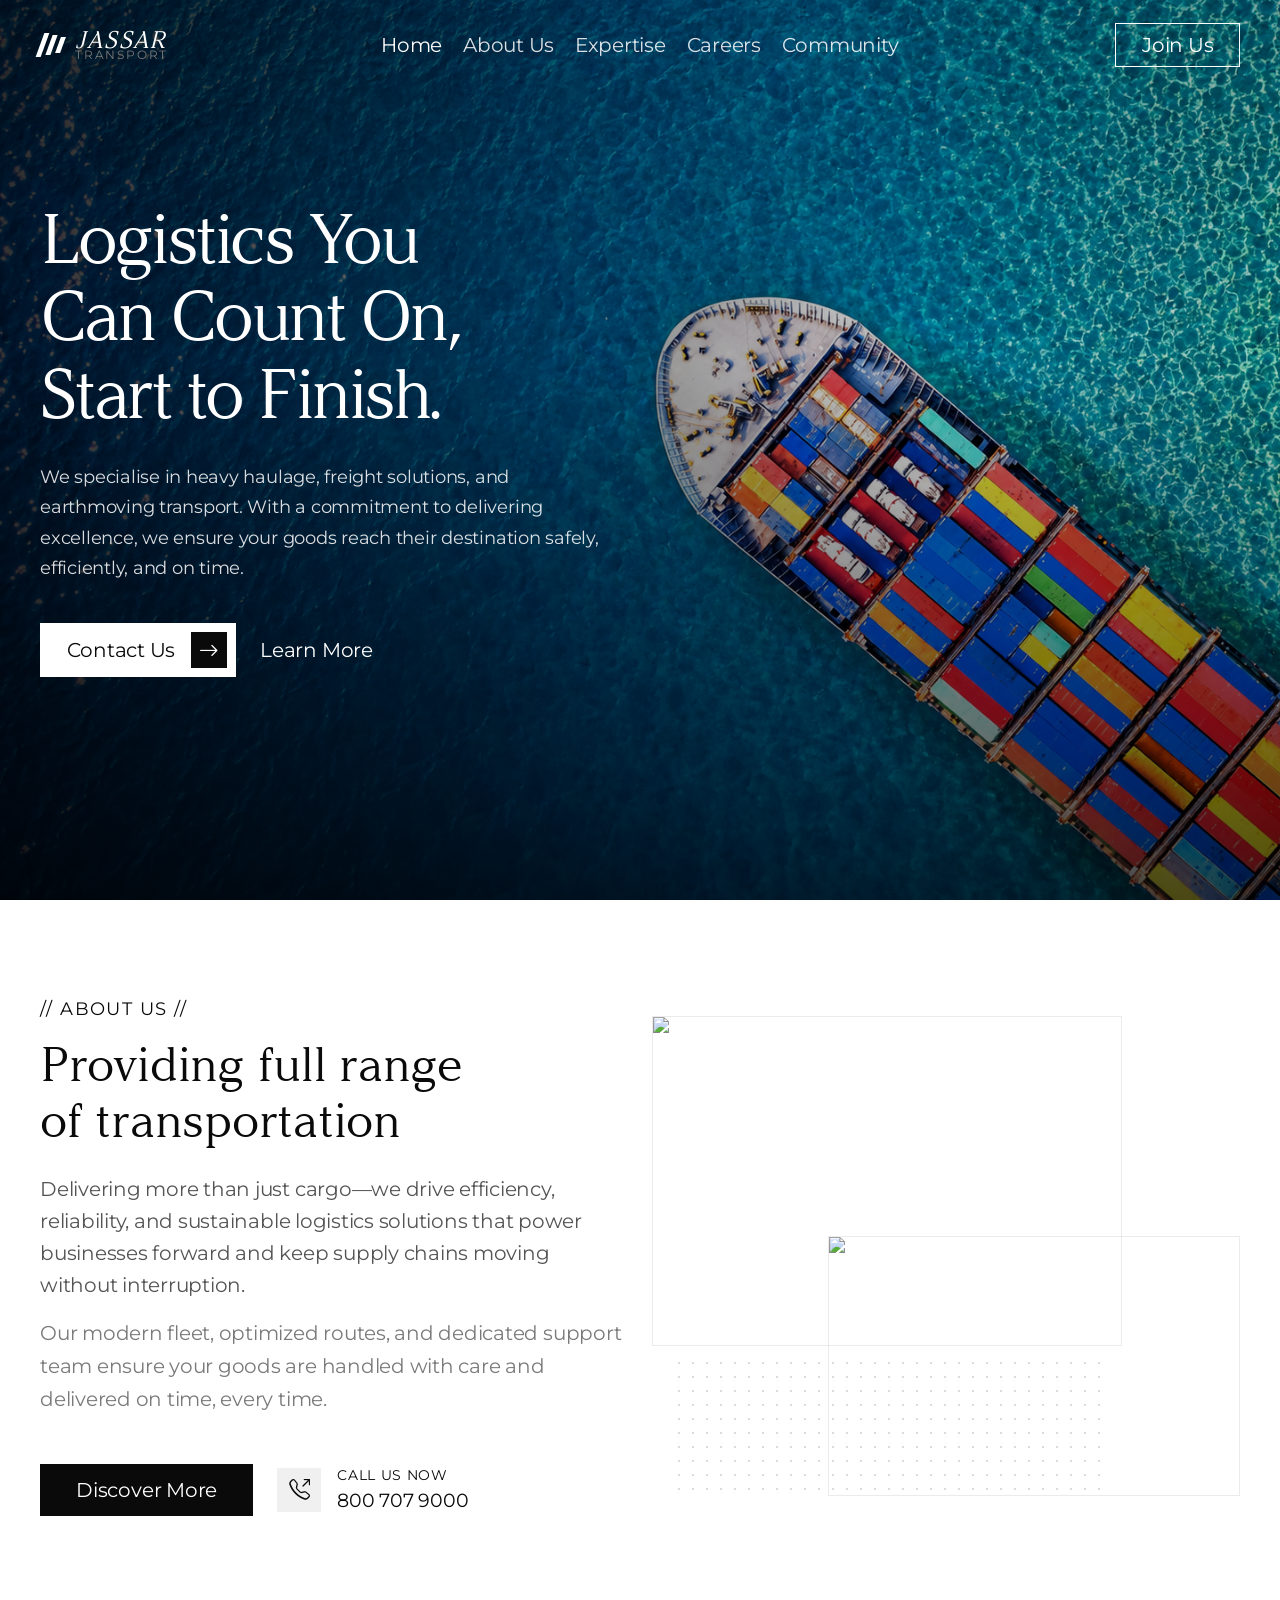
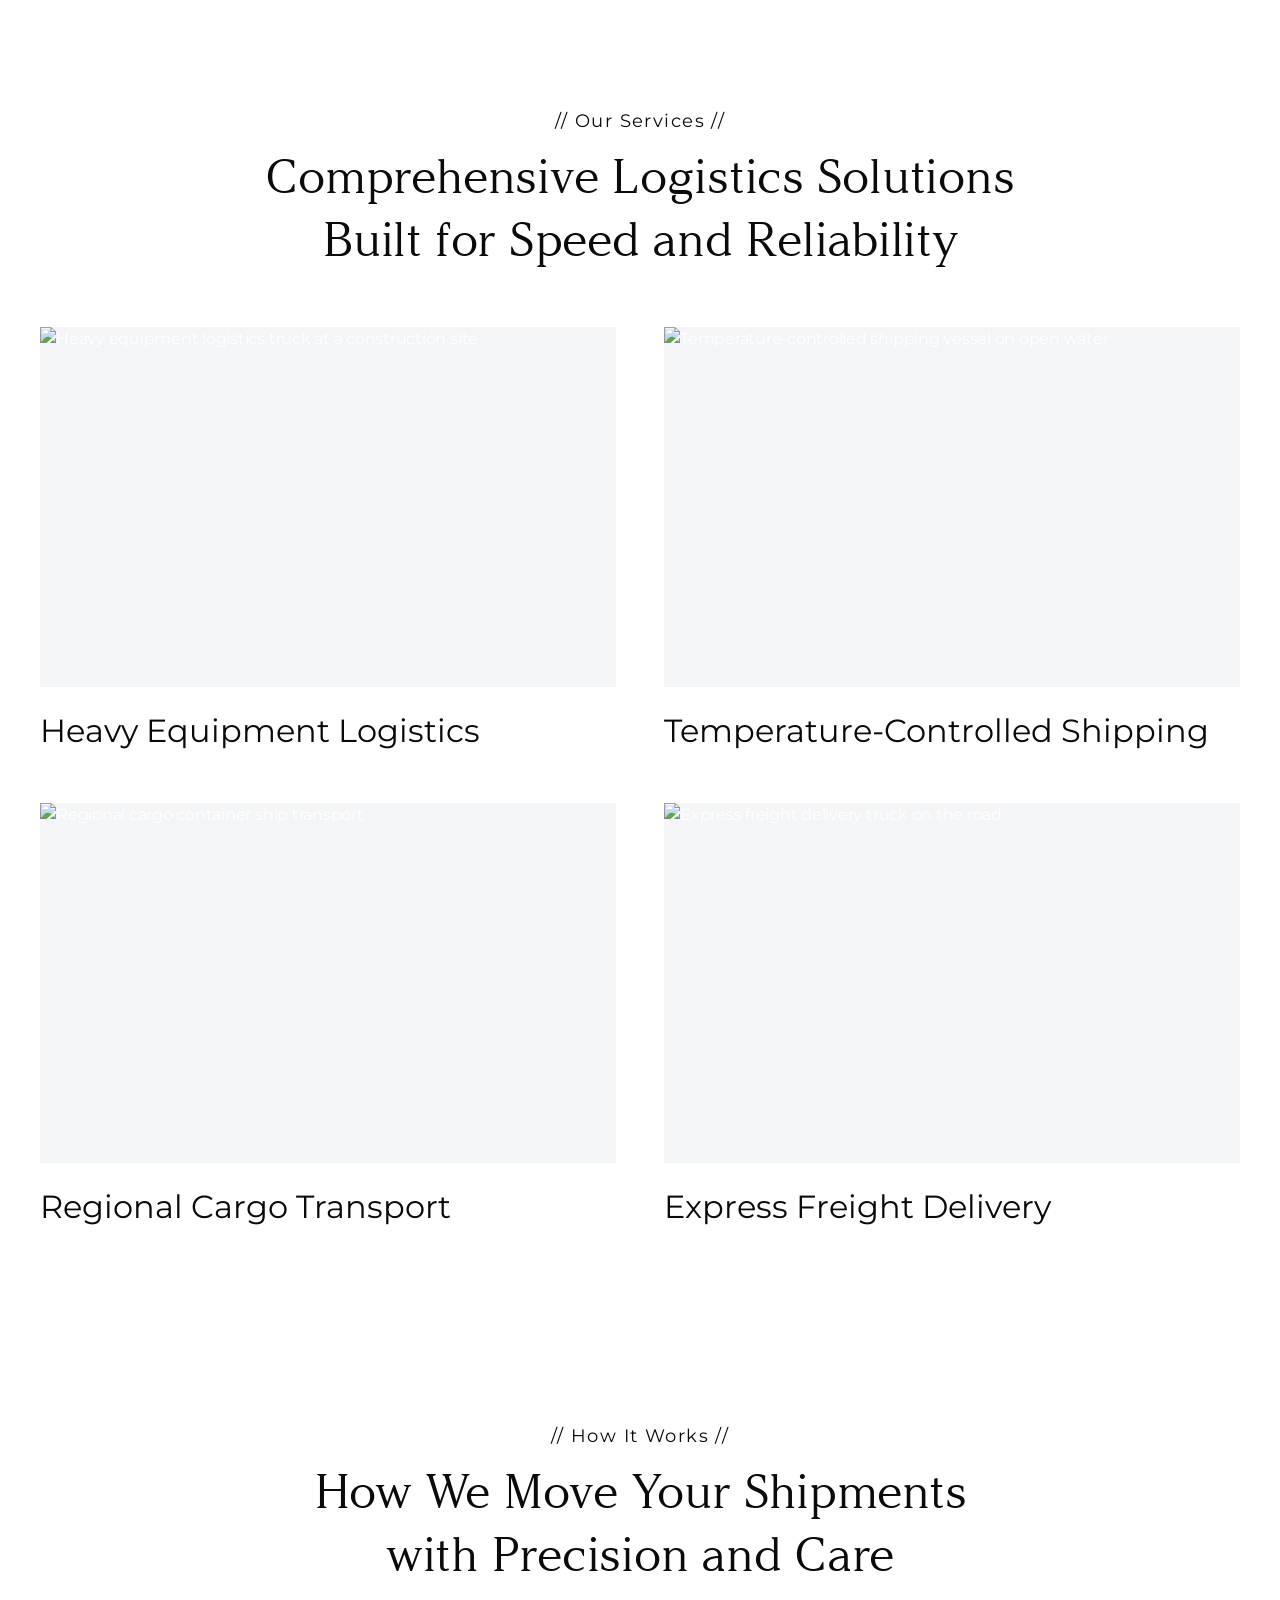
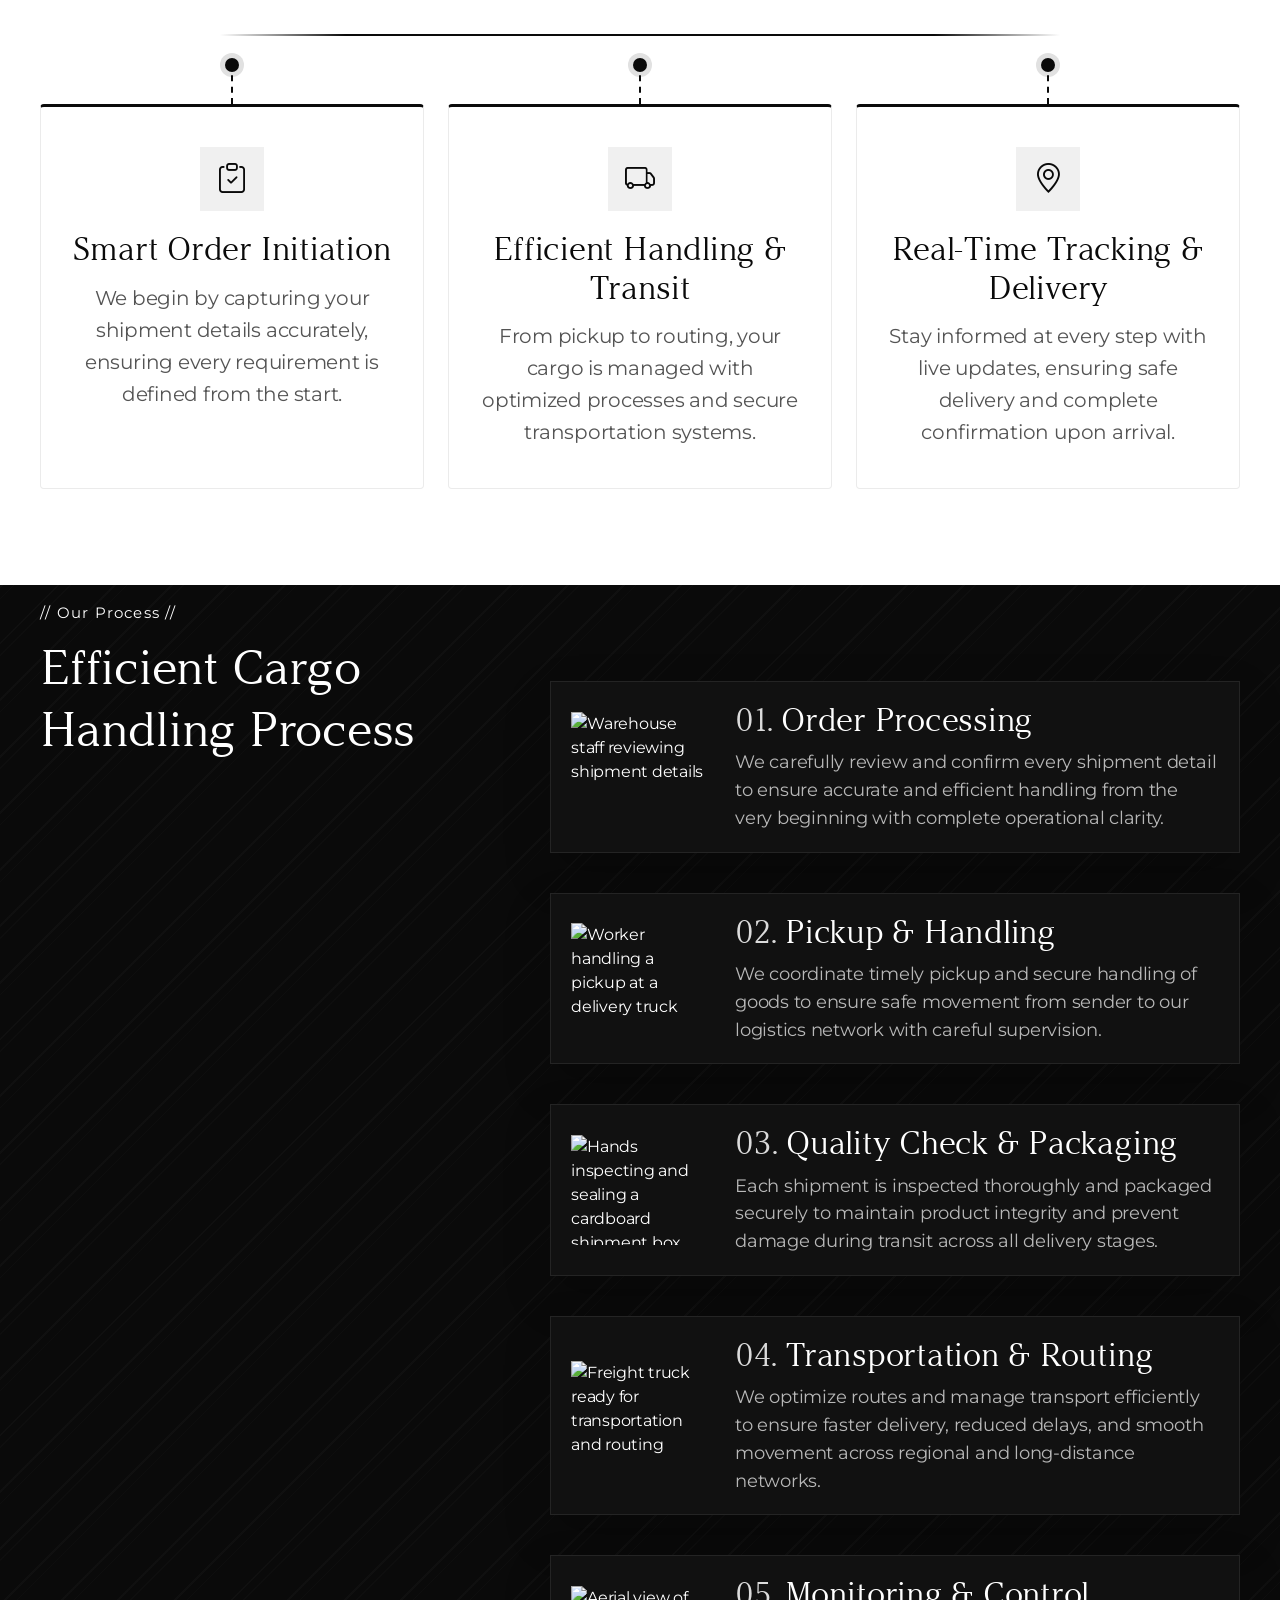
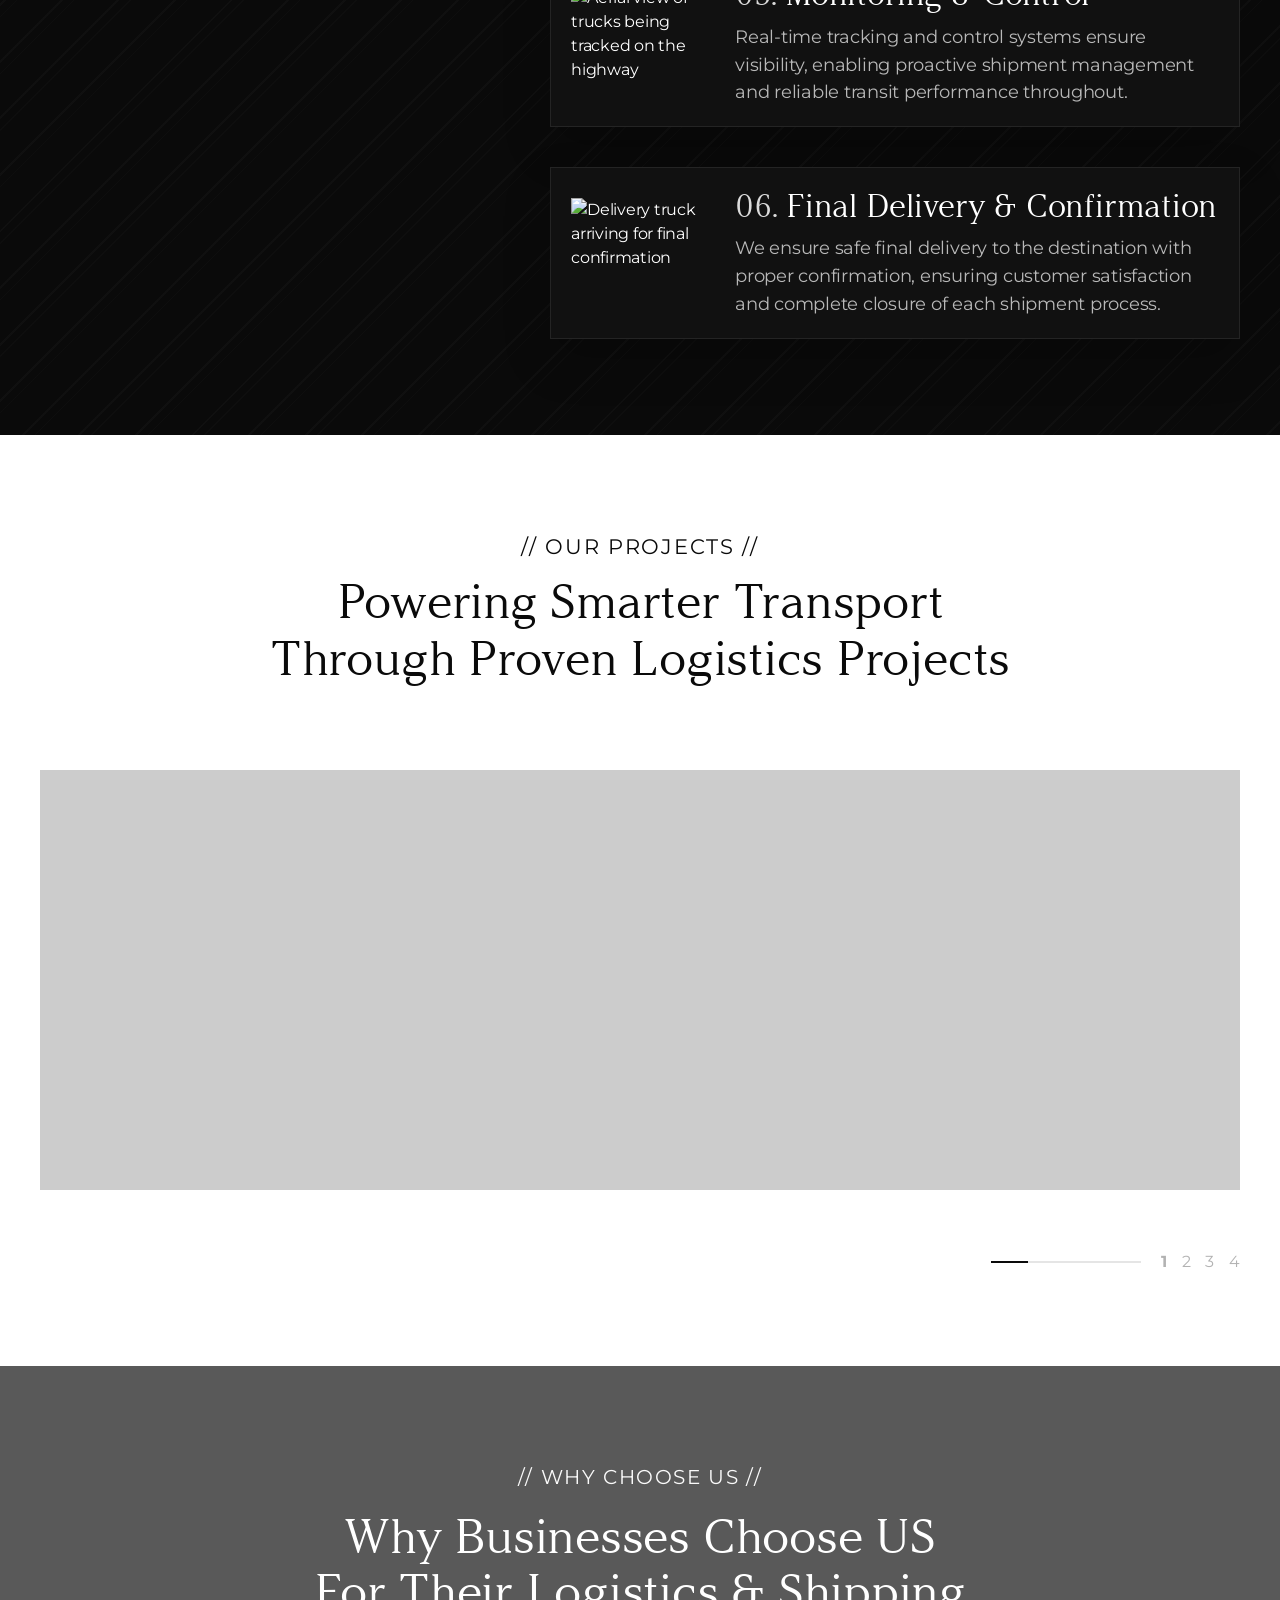
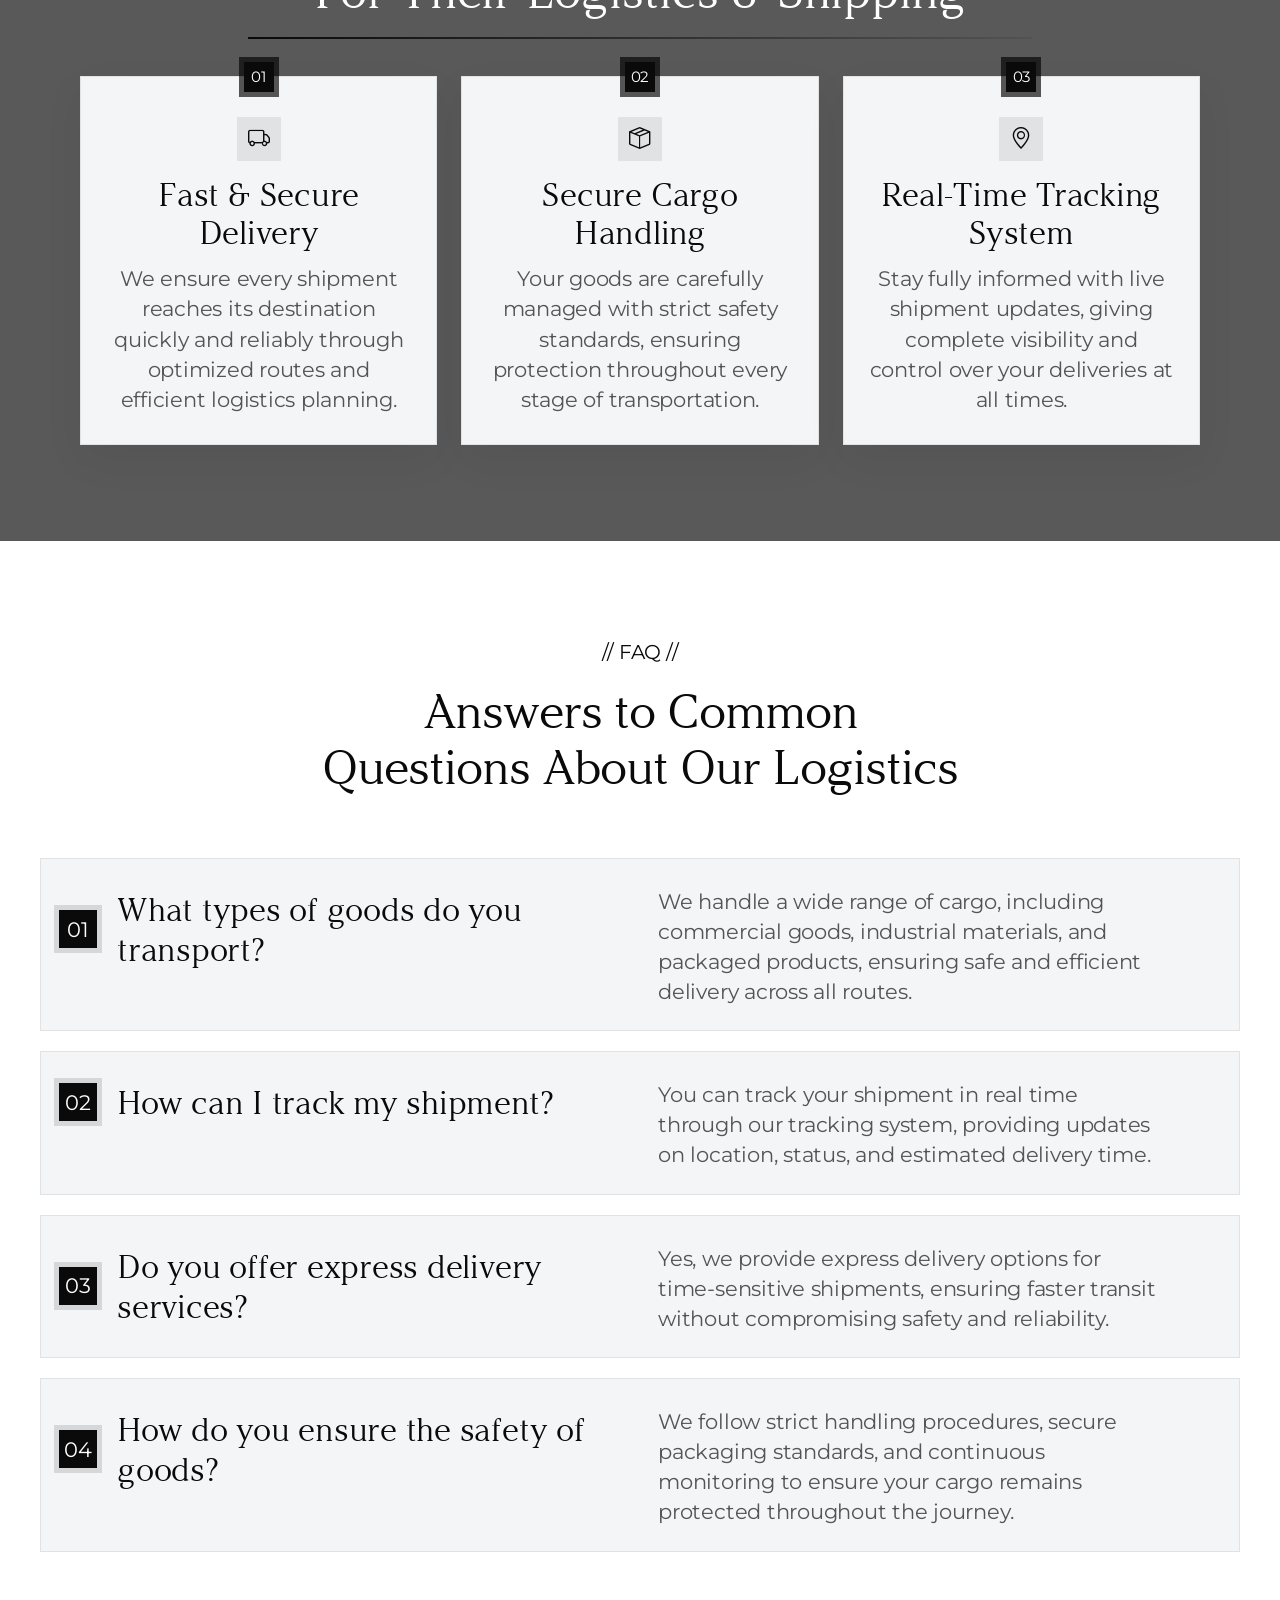
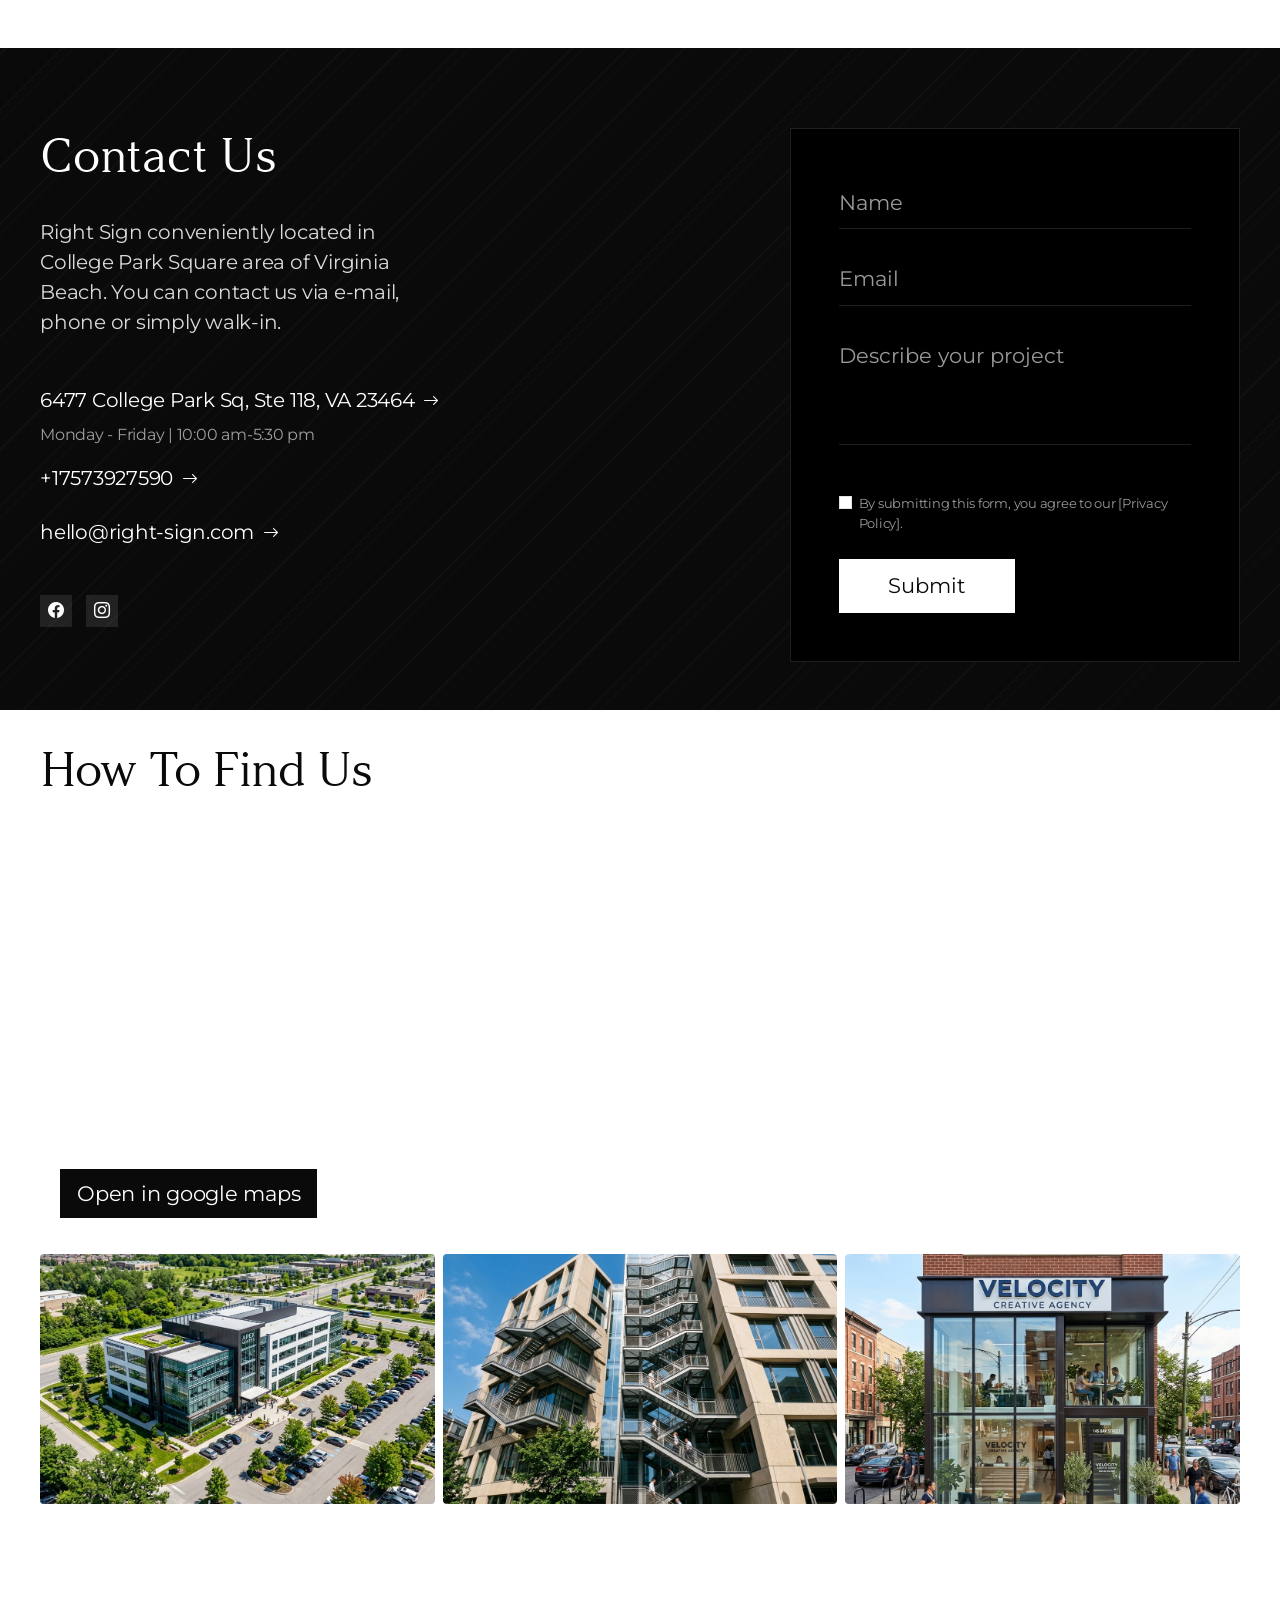
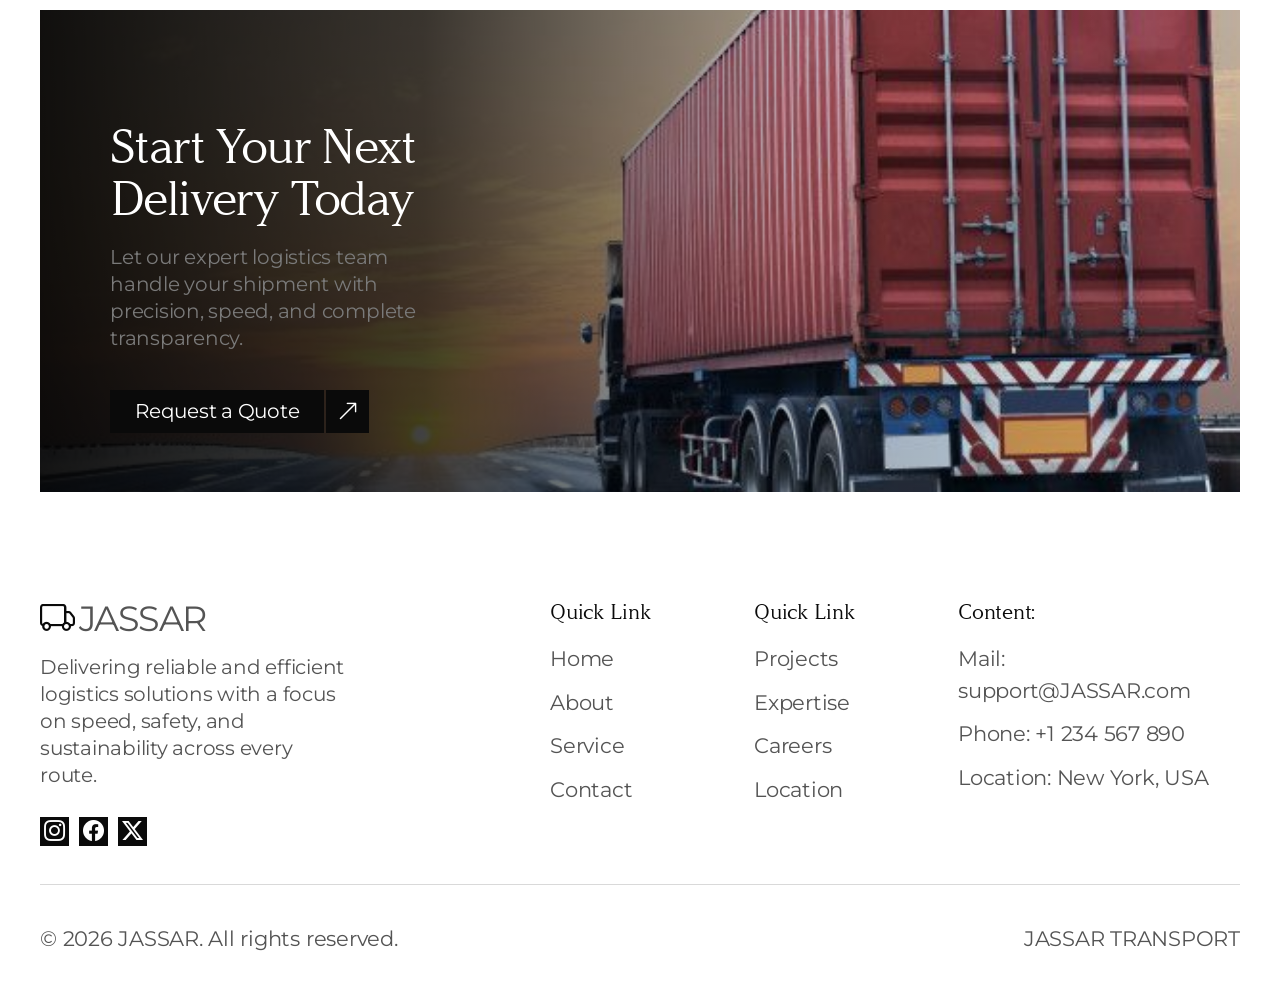
==== commit bf5f990c: "updates" ====
--- a/index.html
+++ b/index.html
@@ -4,11 +4,12 @@
 <head>
   <meta charset="UTF-8">
   <meta name="viewport" content="width=device-width, initial-scale=1.0">
-  <title>ZTA - Fast and Sustainable Road Freight Solutions</title>
+  <title>JASSAR - Fast and Sustainable Road Freight Solutions</title>
 
   <link rel="preconnect" href="https://fonts.googleapis.com">
   <link rel="preconnect" href="https://fonts.gstatic.com" crossorigin>
-  <link href="https://fonts.googleapis.com/css2?family=Montserrat:wght@400;500;600;700&display=swap" rel="stylesheet">
+  <link href="https://fonts.googleapis.com/css2?family=Montserrat:wght@400;500;600;700;800;900&display=swap"
+    rel="stylesheet">
   <link href="https://cdn.jsdelivr.net/npm/bootstrap@5.3.3/dist/css/bootstrap.min.css" rel="stylesheet">
   <link rel="stylesheet" href="https://cdn.jsdelivr.net/npm/bootstrap-icons@1.11.3/font/bootstrap-icons.css">
   <link rel="stylesheet" href="https://unpkg.com/aos@2.3.1/dist/aos.css">
@@ -16,17 +17,17 @@
 </head>
 
 <body>
-  <header class="site-header">
+  <header class="site-header" id="top">
     <nav class="navbar navbar-expand-lg custom-navbar" aria-label="Main navigation">
       <div class="container">
-        <a class="navbar-brand logo-brand" href="#" aria-label="ZTA home">
+        <a class="navbar-brand logo-brand" href="#top" aria-label="JASSAR home">
           <div class="logo-icon-wrap">
             <span class="logo-stripe"></span>
             <span class="logo-stripe"></span>
             <span class="logo-stripe"></span>
           </div>
           <div class="logo-text-wrap">
-            <span class="logo-text-main">ZTA</span>
+            <span class="logo-text-main">JASSAR</span>
             <span class="logo-text-sub">Transport</span>
           </div>
         </a>
@@ -38,10 +39,10 @@
 
         <div class="collapse navbar-collapse" id="navMenu">
           <ul class="navbar-nav mx-lg-auto nav-links">
-            <li class="nav-item"><a class="nav-link active" href="#">Home</a></li>
+            <li class="nav-item"><a class="nav-link active" href="#top">Home</a></li>
             <li class="nav-item"><a class="nav-link" href="#about">About Us</a></li>
             <li class="nav-item"><a class="nav-link" href="#service">Expertise</a></li>
-            <li class="nav-item"><a class="nav-link" href="#blog">Careers</a></li>
+            <li class="nav-item"><a class="nav-link" href="#contact">Careers</a></li>
             <li class="nav-item"><a class="nav-link" href="#projects">Community</a></li>
           </ul>
 
@@ -52,7 +53,7 @@
       </div>
     </nav>
 
-    <section class="hero-section" aria-label="ZTA road freight hero">
+    <section class="hero-section" aria-label="JASSAR road freight hero">
       <div class="container hero-container">
         <div class="row">
           <div class="col-12 col-lg-8 col-xl-7">
@@ -79,7 +80,7 @@
 
 
   <!-- ===== ABOUT SECTION ===== -->
-  <section class="about-section">
+  <section class="about-section" id="about">
     <div class="container">
       <div class="row align-items-center gy-5">
 
@@ -88,7 +89,7 @@
           <div class="about-new-content">
             <span class="about-label d-inline-block mb-3" data-aos="fade-up">// ABOUT US //</span>
             <h2 class="about-new-title mb-4" data-aos="fade-up" data-aos-delay="100">
-              <span class="text-gold d-block">Providing full range</span>
+              <span class="text-black d-block">Providing full range</span>
               <span class="text-black d-block">of transportation</span>
             </h2>
             <p class="about-new-desc mb-3" data-aos="fade-up" data-aos-delay="200">
@@ -265,7 +266,7 @@
       <div class="row">
 
         <!-- Left sticky intro -->
-        <div class="col-12 col-lg-4" data-aos="fade-right">
+        <div class="col-12 col-lg-5" data-aos="fade-right">
           <div class="process-intro">
             <span class="process-label">// Our Process //</span>
             <h2 class="process-title">Efficient Cargo Handling Process</h2>
@@ -273,7 +274,7 @@
         </div>
 
         <!-- Right stacking cards -->
-        <div class="col-12 col-lg-8">
+        <div class="col-12 col-lg-7">
           <div class="process-stack">
 
             <div class="process-slot" data-aos="fade-up" data-aos-delay="100">
@@ -387,84 +388,57 @@
         </h2>
       </div>
 
-      <div class="row g-4 projects-grid">
-
-        <!-- Project 1 -->
-        <div class="col-12 col-md-6" data-aos="fade-up" data-aos-delay="100">
-          <div class="project-item">
-            <div class="project-image">
-              <img src="https://images.unsplash.com/photo-1605281317010-fe5ffe798166?auto=format&fit=crop&w=900&q=80"
-                alt="Multimodal Cargo Management">
+      <div class="projects-slider-wrapper" data-aos="fade-up" data-aos-delay="100">
+        <div class="projects-slider">
+          <div class="slider-item"
+            style="background-image: url('https://images.unsplash.com/photo-1605281317010-fe5ffe798166?auto=format&fit=crop&w=900&q=80')">
+            <div class="slider-overlay"></div>
+            <div class="slider-content">
               <span class="project-badge">Global</span>
-            </div>
-
-            <div class="project-content">
               <h3>Multimodal Cargo Management</h3>
-              <p>
-                Comprehensive cargo transportation combining road, rail, sea, and air logistics
-                to deliver flexible, cost-effective, and reliable supply chain solutions.
-              </p>
-            </div>
-          </div>
-        </div>
-
-        <!-- Project 2 -->
-        <div class="col-12 col-md-6" data-aos="fade-up" data-aos-delay="200">
-          <div class="project-item">
-            <div class="project-image">
-              <img src="https://images.unsplash.com/photo-1586528116311-ad8dd3c8310d?auto=format&fit=crop&w=900&q=80"
-                alt="E-Commerce Fulfillment Network">
+              <p>Comprehensive cargo transportation combining road, rail, sea, and air logistics.</p>
+            </div>
+          </div>
+          <div class="slider-item"
+            style="background-image: url('https://images.unsplash.com/photo-1586528116311-ad8dd3c8310d?auto=format&fit=crop&w=900&q=80')">
+            <div class="slider-overlay"></div>
+            <div class="slider-content">
               <span class="project-badge">Global</span>
-            </div>
-
-            <div class="project-content">
-              <h3>E-Commerce Fulfillment Network</h3>
-              <p>
-                Integrated fulfillment solutions supporting order processing, inventory management,
-                packing, and last-mile delivery with speed, accuracy, and efficiency.
-              </p>
-            </div>
-          </div>
-        </div>
-
-        <!-- Project 3 -->
-        <div class="col-12 col-md-6" data-aos="fade-up" data-aos-delay="100">
-          <div class="project-item">
-            <div class="project-image">
-              <img src="https://images.unsplash.com/photo-1616432043562-3671ea2e5242?auto=format&fit=crop&w=900&q=80"
-                alt="Cold Chain Transportation">
+              <h3>E-Commerce Fulfillment</h3>
+              <p>Integrated fulfillment solutions supporting order processing and last-mile delivery.</p>
+            </div>
+          </div>
+          <div class="slider-item"
+            style="background-image: url('https://images.unsplash.com/photo-1616432043562-3671ea2e5242?auto=format&fit=crop&w=900&q=80')">
+            <div class="slider-overlay"></div>
+            <div class="slider-content">
               <span class="project-badge">Global</span>
-            </div>
-
-            <div class="project-content">
-              <h3>Cold Chain Transportation</h3>
-              <p>
-                Temperature-controlled logistics solutions preserving product quality through
-                precise handling, continuous monitoring, and dependable refrigerated transportation services.
-              </p>
-            </div>
-          </div>
-        </div>
-
-        <!-- Project 4 -->
-        <div class="col-12 col-md-6" data-aos="fade-up" data-aos-delay="200">
-          <div class="project-item">
-            <div class="project-image">
-              <img src="https://images.unsplash.com/photo-1578575437130-527eed3abbec?auto=format&fit=crop&w=900&q=80"
-                alt="Express Freight Distribution">
+              <h3>Cold Chain Transport</h3>
+              <p>Temperature-controlled logistics solutions preserving product quality through precise handling.</p>
+            </div>
+          </div>
+          <div class="slider-item"
+            style="background-image: url('https://images.unsplash.com/photo-1578575437130-527eed3abbec?auto=format&fit=crop&w=900&q=80')">
+            <div class="slider-overlay"></div>
+            <div class="slider-content">
               <span class="project-badge">Global</span>
-            </div>
-
-            <div class="project-content">
-              <h3>Express Freight Distribution</h3>
-              <p>
-                Reliable freight distribution services ensuring fast cargo movement, optimized delivery
-                schedules, and secure transportation across domestic and international networks.
-              </p>
-            </div>
-          </div>
-        </div>
-
+              <h3>Express Distribution</h3>
+              <p>Reliable freight distribution services ensuring fast cargo movement and optimized schedules.</p>
+            </div>
+          </div>
+        </div>
+
+        <div class="slider-pagination mt-4">
+          <div class="progress-line">
+            <div class="progress-indicator"></div>
+          </div>
+          <div class="page-nums">
+            <span class="num num-1">1</span>
+            <span class="num num-2">2</span>
+            <span class="num num-3">3</span>
+            <span class="num num-4">4</span>
+          </div>
+        </div>
       </div>
     </div>
   </section>
@@ -618,7 +592,7 @@
 
 
   <!-- ===== CONTACT US SECTION ===== -->
-  <section class="contact-section" data-aos="zoom-out">
+  <section class="contact-section" id="contact" data-aos="zoom-out">
     <div class="contact-container container">
       <div class="row align-items-start">
         <div class="col-lg-6 contact-info" data-aos="fade-right">
@@ -629,17 +603,17 @@
           </p>
           <div class="contact-details mt-5">
             <div class="contact-detail-item mb-2">
-              <span class="fs-5 text-dark">6477 College Park Sq, Ste 118, VA 23464</span> <i
+              <span class="fs-5 text-white">6477 College Park Sq, Ste 118, VA 23464</span> <i
                 class="bi bi-arrow-right contact-arrow"></i>
             </div>
             <div class="mb-4">
               <span class="contact-hours m-0 fs-6 d-block mb-3">Monday - Friday | 10:00 am-5:30 pm</span>
               <div class="contact-detail-item">
-                <span class="fs-5 text-dark">+17573927590</span> <i class="bi bi-arrow-right contact-arrow"></i>
+                <span class="fs-5 text-white">+17573927590</span> <i class="bi bi-arrow-right contact-arrow"></i>
               </div>
             </div>
             <div class="contact-detail-item mb-4">
-              <span class="fs-5 text-dark">hello@right-sign.com</span> <i class="bi bi-arrow-right contact-arrow"></i>
+              <span class="fs-5 text-white">hello@right-sign.com</span> <i class="bi bi-arrow-right contact-arrow"></i>
             </div>
           </div>
           <div class="contact-social mt-4">
@@ -719,8 +693,8 @@
           </p>
 
           <div class="cta-buttons">
-            <a href="#" class="cta-btn">Request a Quote</a>
-            <a href="#" class="cta-icon" aria-label="Request a quote">
+            <a href="#contact" class="cta-btn">Request a Quote</a>
+            <a href="#contact" class="cta-icon" aria-label="Request a quote">
               <i class="bi bi-arrow-up-right"></i>
             </a>
           </div>
@@ -734,11 +708,11 @@
         <div class="row gy-5 footer-top">
 
           <div class="col-lg-4 col-md-6">
-            <a href="#" class="footer-logo">
+            <a href="#top" class="footer-logo">
               <span class="footer-logo-icon">
                 <i class="bi bi-truck"></i>
               </span>
-              <span>ZTA</span>
+              <span>JASSAR</span>
             </a>
 
             <p class="footer-text">
@@ -747,36 +721,36 @@
             </p>
 
             <div class="footer-social">
-              <a href="#" aria-label="Instagram"><i class="bi bi-instagram text-white"></i></a>
-              <a href="#" aria-label="Facebook"><i class="bi bi-facebook text-white"></i></a>
-              <a href="#" aria-label="X"><i class="bi bi-twitter-x text-white"></i></a>
+              <a href="#contact" aria-label="Instagram"><i class="bi bi-instagram text-white"></i></a>
+              <a href="#contact" aria-label="Facebook"><i class="bi bi-facebook text-white"></i></a>
+              <a href="#contact" aria-label="X"><i class="bi bi-twitter-x text-white"></i></a>
             </div>
           </div>
 
           <div class="col-lg-2 col-md-6 offset-lg-1">
             <h3>Quick Link</h3>
             <ul>
-              <li><a href="#">Home</a></li>
-              <li><a href="#">About</a></li>
-              <li><a href="#">Service</a></li>
-              <li><a href="#">Blog</a></li>
+              <li><a href="#top">Home</a></li>
+              <li><a href="#about">About</a></li>
+              <li><a href="#service">Service</a></li>
+              <li><a href="#contact">Contact</a></li>
             </ul>
           </div>
 
           <div class="col-lg-2 col-md-6">
             <h3>Quick Link</h3>
             <ul>
-              <li><a href="#">Project</a></li>
-              <li><a href="#">Pricing</a></li>
-              <li><a href="#">Team</a></li>
-              <li><a href="#">Contact</a></li>
+              <li><a href="#projects">Projects</a></li>
+              <li><a href="#service">Expertise</a></li>
+              <li><a href="#contact">Careers</a></li>
+              <li><a href="#contact">Location</a></li>
             </ul>
           </div>
 
           <div class="col-lg-3 col-md-6">
             <h3>Content:</h3>
             <ul class="footer-contact">
-              <li>Mail: support@ZTA.com</li>
+              <li>Mail: support@JASSAR.com</li>
               <li>Phone: +1 234 567 890</li>
               <li>Location: New York, USA</li>
             </ul>
@@ -785,8 +759,8 @@
         </div>
 
         <div class="footer-bottom">
-          <p>© 2026 ZTA. All rights reserved.</p>
-          <p>Powered by Framer</p>
+          <p>© 2026 JASSAR. All rights reserved.</p>
+          <p>JASSAR TRANSPORT</p>
         </div>
       </div>
     </footer>
--- a/style.css
+++ b/style.css
@@ -1,44 +1,80 @@
 /* ==========================================================
-   @FONT-FACE — Argesta Display (local webfont)
+   CSS VARIABLES — ZTA Brand Palette
    ========================================================== */
 @font-face {
-  font-family: 'Argesta Display';
-  src: url('./font/Argesta_Display_Regular/Argesta%20Dislay%20Regular%20Webfont/Argesta-Display-Regular-web/argestadisplay-regular-webfont.woff2') format('woff2'),
-    url('./font/Argesta_Display_Regular/Argesta%20Dislay%20Regular%20Webfont/Argesta-Display-Regular-web/argestadisplay-regular-webfont.woff') format('woff'),
-    url('./font/Argesta_Display_Regular/Argesta%20Dislay%20Regular%20Webfont/Argesta-Display-Regular-web/argestadisplay-regular-webfont.ttf') format('truetype');
-  font-weight: normal;
-  font-style: normal;
-  font-display: swap;
-}
-
-/* ==========================================================
-   CSS VARIABLES
-   ========================================================== */
+    font-family: 'Argesta Display';
+    src: url('./font/Argesta_Display_Regular/Argesta%20Dislay%20Regular%20Webfont/Argesta-Display-Regular-web/argestadisplay-regular-webfont.eot');
+    src: url('./font/Argesta_Display_Regular/Argesta%20Dislay%20Regular%20Webfont/Argesta-Display-Regular-web/argestadisplay-regular-webfont.eot?#iefix') format('embedded-opentype'),
+         url('./font/Argesta_Display_Regular/Argesta%20Dislay%20Regular%20Webfont/Argesta-Display-Regular-web/argestadisplay-regular-webfont.woff2') format('woff2'),
+         url('./font/Argesta_Display_Regular/Argesta%20Dislay%20Regular%20Webfont/Argesta-Display-Regular-web/argestadisplay-regular-webfont.woff') format('woff'),
+         url('./font/Argesta_Display_Regular/Argesta%20Dislay%20Regular%20Webfont/Argesta-Display-Regular-web/argestadisplay-regular-webfont.ttf') format('truetype');
+    font-weight: normal;
+    font-style: normal;
+}
+
 :root {
-  --color-black: #000000;
-  --color-white: #ffffff;
-  --color-ink: #101010;
-  --color-gold: #8B4513;
-  /* Primary Brown */
-  --color-gold-light: #CD853F;
-  --color-gold-dark: #5C3A21;
-  --color-gray-100: #f3f3f3;
-  --color-gray-300: #d4d4d4;
-  --color-gray-800: #242424;
-  --color-nav-left: rgba(0, 0, 0, 0.96);
-  --color-nav-right: rgba(20, 20, 20, 0.96);
-  --color-overlay-left: rgba(0, 0, 0, 0.72);
-  --color-overlay-mid: rgba(0, 0, 0, 0.42);
-  --color-overlay-right: rgba(0, 0, 0, 0.10);
-  --font-heading: 'Argesta Display', 'Playfair Display', Georgia, serif;
-  --font-body: "Montserrat", -apple-system, BlinkMacSystemFont, "Segoe UI", sans-serif;
-  --heading-section-size: clamp(2rem, 4vw, 3rem);
-  --heading-card-size: 1.8rem;
+  /* STRICT COLOR PALETTE — LIGHT THEME */
+  --zta-black: #0a0a0a;
+  --zta-dark-grey: #545454;
+  --zta-grey: #7a7a7a;
+  --zta-light-grey: #f4f5f7;
+  --zta-white: #ffffff;
+  --zta-orange: #FF6341;
+
+  /* TYPOGRAPHY */
+  --font-main: "Montserrat", "Open Sauce Sans", "Inter", system-ui, sans-serif;
+  --font-heading: 'Argesta Display', serif;
+  --tracking-display: -0.05em;
+  --tracking-body: -0.015em;
+  --slide-duration: 6000ms;
+
+  /* Consistent section spacing */
+  --section-spacing: clamp(20px, 5vw, 80px);
+
+  /* LIGHT THEME LAYOUT VARS */
+  --border-main: 1px solid rgba(0, 0, 0, 0.12);
+  --border-subtle: 1px solid rgba(0, 0, 0, 0.08);
+
+  /* System green for status */
+  --system-green: #00c853;
+
+  /* Surface colors */
+  --surface-primary: #ffffff;
+  --surface-secondary: #f4f5f7;
+  --surface-elevated: #fafbfc;
+  --text-primary: #0a0a0a;
+  --text-secondary: #545454;
+  --text-muted: #7a7a7a;
+
+  /* Dark surface colors */
+  --surface-dark: #0e0e0e;
+  --surface-dark-card: #111111;
+  --surface-dark-card-hover: #181818;
+  --surface-dark-elevated: #1a1a1a;
+  --surface-dark-elevated-hover: #222222;
+
+  /* Highlight accent */
+  --zta-highlight: #ffe0d6;
+  --zta-highlight-hover: #ffd0c1;
+
+  /* White opacity scale */
+  --white-08: rgba(255, 255, 255, 0.08);
+  --white-06: rgba(255, 255, 255, 0.06);
+  --white-25: rgba(255, 255, 255, 0.25);
+  --white-40: rgba(255, 255, 255, 0.4);
+  --white-45: rgba(255, 255, 255, 0.45);
+  --white-60: rgba(255, 255, 255, 0.6);
+  --white-70: rgba(255, 255, 255, 0.7);
+
+  /* Black opacity scale */
+  --black-65: rgba(10, 10, 10, 0.65);
+  --black-70: rgba(10, 10, 10, 0.7);
+
+  /* Layout tokens (kept for backward compat) */
+  --heading-section-size: clamp(2.2rem, 4.5vw, 3rem);
+  --heading-card-size: 2rem;
   --nav-height: 90px;
   --transition-fast: 0.2s ease;
-
-  --color-card-bg: #111111;
-  --color-step-accent: var(--color-gold);
 }
 
 /* ==========================================================
@@ -57,9 +93,15 @@
 body {
   min-height: 100%;
   margin: 0;
-  font-family: var(--font-body);
-  color: var(--color-white);
+  font-family: var(--font-main);
+  color: var(--zta-white);
+  letter-spacing: var(--tracking-body);
   overflow-x: hidden;
+}
+
+h1, h2, h3, h4, h5, h6,
+.hero-title, .about-new-title, .services-title, .hiw-title, .process-title, .why-section-title, .logo-text-main {
+  font-family: var(--font-heading) !important;
 }
 
 a {
@@ -69,11 +111,11 @@
 
 /* Helper text colors */
 .text-gold {
-  color: var(--color-gold-dark) !important;
+  color: var(--zta-orange) !important;
 }
 
 .text-black {
-  color: var(--color-black) !important;
+  color: var(--zta-black) !important;
 }
 
 /* ==========================================================
@@ -93,7 +135,7 @@
 .site-header {
   position: relative;
   min-height: 100vh;
-  background: var(--color-black);
+  background: var(--zta-black);
 }
 
 /* ==========================================================
@@ -114,8 +156,8 @@
 
 .custom-navbar.navbar-scrolled {
   position: fixed;
-  background: rgba(0, 0, 0, 0.95);
-  box-shadow: 0 2px 20px rgba(0, 0, 0, 0.4);
+  background: rgba(10, 10, 10, 0.95);
+  box-shadow: 0 2px 20px rgba(10, 10, 10, 0.4);
 }
 
 .custom-navbar .container {
@@ -136,13 +178,13 @@
   align-items: center;
   gap: 0.75rem;
   padding: 0;
-  color: var(--color-white);
+  color: var(--zta-white);
   text-decoration: none;
 }
 
 .logo-brand:hover,
 .logo-brand:focus {
-  color: var(--color-white);
+  color: var(--zta-white);
   opacity: 0.9;
 }
 
@@ -157,7 +199,7 @@
   display: block;
   width: 5px;
   height: 24px;
-  background: var(--color-white);
+  background: var(--zta-white);
   transform: skewX(-20deg);
 }
 
@@ -176,20 +218,18 @@
 }
 
 .logo-text-main {
-  color: var(--color-white);
-  font-family: var(--font-body);
-  font-size: 1.4rem;
-  font-weight: 800;
+  color: var(--zta-white);
+  font-family: var(--font-main);
+  font-size: 1.5rem;
   letter-spacing: 0.05em;
   text-transform: uppercase;
   font-style: italic;
 }
 
 .logo-text-sub {
-  color: var(--color-gray-300);
-  font-family: var(--font-body);
-  font-size: 0.65rem;
-  font-weight: 700;
+  color: var(--zta-grey);
+  font-family: var(--font-main);
+  font-size: 0.75rem;
   letter-spacing: 0.15em;
   text-transform: uppercase;
 }
@@ -201,8 +241,7 @@
 
 .nav-links .nav-link {
   color: rgba(255, 255, 255, 0.85);
-  font-size: 0.95rem;
-  font-weight: 500;
+  font-size: 1.25rem;
   line-height: 1;
   padding: 0.55rem 0.75rem;
   transition: color var(--transition-fast);
@@ -210,11 +249,11 @@
 
 .nav-links .nav-link:hover,
 .nav-links .nav-link:focus {
-  color: var(--color-white);
+  color: var(--zta-white);
 }
 
 .nav-links .nav-link.active {
-  color: var(--color-white);
+  color: var(--zta-white);
 }
 
 .nav-cta {
@@ -228,13 +267,13 @@
   justify-content: center;
   min-height: 44px;
   padding: 0.5rem 1.6rem;
-  border: 1px solid var(--color-white);
+  border: 1px solid var(--zta-white);
   border-radius: 0 !important;
   background: transparent;
-  color: var(--color-white);
-  font-family: var(--font-body);
-  font-size: 0.95rem;
-  font-weight: 600;
+  color: var(--zta-white);
+  font-family: var(--font-main);
+  font-size: 1.25rem;
+
   line-height: 1;
   white-space: nowrap;
   transition: background var(--transition-fast), color var(--transition-fast), transform var(--transition-fast);
@@ -242,15 +281,15 @@
 
 .btn-nav-outline:hover,
 .btn-nav-outline:focus {
-  background: var(--color-white);
-  color: var(--color-black);
+  background: var(--zta-white);
+  color: var(--zta-black);
   transform: translateY(-1px);
 }
 
 .custom-toggler {
   border: 0;
-  color: var(--color-white);
-  font-size: 2rem;
+  color: var(--zta-white);
+  font-size: 2.1rem;
   line-height: 1;
   padding: 0.25rem 0.4rem;
 }
@@ -311,11 +350,10 @@
 .hero-title {
   max-width: 900px;
   margin: 0 0 1.8rem;
-  color: var(--color-white);
-  font-family: var(--font-heading);
-  font-size: clamp(3rem, 5.2vw, 5rem);
-  font-weight: normal;
-  letter-spacing: -0.02em;
+  color: var(--zta-white);
+  font-family: var(--font-main);
+  font-size: clamp(3.5rem, 5.5vw, 5rem);
+  letter-spacing: var(--tracking-display);
   line-height: 1.1;
 }
 
@@ -323,8 +361,7 @@
   max-width: 580px;
   margin: 0;
   color: rgba(255, 255, 255, 0.85);
-  font-size: clamp(0.95rem, 1.1vw, 1.15rem);
-  font-weight: 400;
+  font-size: clamp(1.15rem, 1.3vw, 1.35rem);
   line-height: 1.65;
 }
 
@@ -341,12 +378,11 @@
   gap: 1rem;
   min-height: 52px;
   padding: 0.5rem 0.5rem 0.5rem 1.6rem;
-  border: 1px solid var(--color-white);
-  background: var(--color-white);
-  color: var(--color-black);
-  font-family: var(--font-body);
-  font-size: 0.95rem;
-  font-weight: 700;
+  border: 1px solid var(--zta-white);
+  background: var(--zta-white);
+  color: var(--zta-black);
+  font-family: var(--font-main);
+  font-size: 1.25rem;
   line-height: 1;
   white-space: nowrap;
   text-decoration: none;
@@ -356,9 +392,9 @@
 
 .btn-hero-primary:hover,
 .btn-hero-primary:focus {
-  background: var(--color-gold);
-  border-color: var(--color-gold);
-  color: var(--color-black);
+  background: var(--zta-black);
+  border-color: var(--zta-black);
+  color: var(--zta-white);
   transform: translateY(-2px);
 }
 
@@ -368,25 +404,24 @@
   justify-content: center;
   width: 36px;
   height: 36px;
-  background: var(--color-black);
-  color: var(--color-white);
+  background: var(--zta-black);
+  color: var(--zta-white);
   border-radius: 0;
   transition: transform var(--transition-fast);
 }
 
 .btn-hero-primary:hover .btn-arrow-box {
-  background: var(--color-white);
-  color: var(--color-black);
+  background: var(--zta-white);
+  color: var(--zta-black);
 }
 
 /* Hero "Learn More" text link */
 .btn-hero-link {
   display: inline-flex;
   align-items: center;
-  color: var(--color-white);
-  font-family: var(--font-body);
-  font-size: 0.95rem;
-  font-weight: 600;
+  color: var(--zta-white);
+  font-family: var(--font-main);
+  font-size: 1.25rem;
   text-decoration: none;
   transition: color var(--transition-fast);
   position: relative;
@@ -399,17 +434,17 @@
   bottom: -2px;
   width: 0;
   height: 1px;
-  background: var(--color-white);
+  background: var(--zta-white);
   transition: width 0.3s ease;
 }
 
 .btn-hero-link:hover {
-  color: var(--color-gold);
+  color: var(--zta-black);
 }
 
 .btn-hero-link:hover::after {
   width: 100%;
-  background: var(--color-gold);
+  background: var(--zta-black);
 }
 
 /* ==========================================================
@@ -488,11 +523,11 @@
   }
 
   .custom-navbar {
-    background: rgba(0, 0, 0, 0.95);
+    background: rgba(10, 10, 10, 0.95);
   }
 
   .custom-navbar.navbar-scrolled {
-    background: rgba(0, 0, 0, 0.98);
+    background: rgba(10, 10, 10, 0.98);
   }
 
   .custom-navbar .container {
@@ -512,7 +547,7 @@
   .nav-links .nav-link {
     width: 100%;
     padding: 0.75rem 0;
-    font-size: 1.1rem;
+    font-size: 1.2rem;
   }
 
   .nav-cta {
@@ -560,7 +595,7 @@
 
   .hero-subtitle {
     max-width: 95%;
-    font-size: 1rem;
+    font-size: 1.1rem;
     line-height: 1.6;
   }
 
@@ -587,7 +622,7 @@
   }
 
   .hero-stat-label {
-    font-size: 0.78rem;
+    font-size: 0.88rem;
   }
 }
 
@@ -603,11 +638,11 @@
   }
 
   .logo-icon {
-    font-size: 1.6rem;
+    font-size: 1.7rem;
   }
 
   .logo-text {
-    font-size: 1.4rem;
+    font-size: 1.5rem;
   }
 
   .hero-title {
@@ -617,15 +652,15 @@
   .btn-hero-primary {
     min-height: 46px;
     padding: 0.55rem 1.3rem;
-    font-size: 0.9rem;
+    font-size: 1.1rem;
   }
 
   .hero-stat-number {
-    font-size: 1.6rem;
+    font-size: 1.7rem;
   }
 
   .hero-stat-label {
-    font-size: 0.72rem;
+    font-size: 0.82rem;
   }
 }
 
@@ -635,39 +670,35 @@
    ABOUT SECTION
    ========================================================== */
 .about-section {
-  background-color: var(--color-white);
+  background-color: var(--zta-white);
   padding: 6rem 0;
 }
 
 .about-label {
-  font-family: var(--font-body);
-  font-size: 0.9rem;
-  font-weight: 700;
+  font-family: var(--font-main);
+  font-size: 1.1rem;
   letter-spacing: 0.08em;
-  color: var(--color-gold);
+  color: var(--zta-black);
   text-transform: uppercase;
 }
 
 .about-new-title {
-  font-family: var(--font-heading);
+  font-family: var(--font-main);
   font-size: var(--heading-section-size);
-  font-weight: normal;
   line-height: 1.15;
 }
 
 .about-new-desc {
-  font-family: var(--font-body);
-  font-size: 1.05rem;
-  font-weight: 500;
-  color: var(--color-gray-800);
+  font-family: var(--font-main);
+  font-size: 1.25rem;
+  color: var(--text-secondary);
   line-height: 1.6;
 }
 
 .about-new-subdesc {
-  font-family: var(--font-body);
-  font-size: 0.95rem;
-  font-weight: 500;
-  color: var(--color-gray-600);
+  font-family: var(--font-main);
+  font-size: 1.25rem;
+  color: var(--text-muted);
   line-height: 1.65;
 }
 
@@ -678,21 +709,20 @@
   justify-content: center;
   min-height: 52px;
   padding: 0.5rem 2.2rem;
-  background: var(--color-gold-dark);
-  color: var(--color-white);
-  font-family: var(--font-body);
-  font-size: 0.95rem;
-  font-weight: 700;
+  background: var(--zta-black);
+  color: var(--zta-white);
+  font-family: var(--font-main);
+  font-size: 1.25rem;
   border-radius: 0 !important;
-  border: 1px solid var(--color-gold-dark);
+  border: 1px solid var(--zta-black);
   white-space: nowrap;
   transition: background var(--transition-fast), color var(--transition-fast), border-color var(--transition-fast);
 }
 
 .btn-about-discover:hover {
-  background: var(--color-black);
-  border-color: var(--color-black);
-  color: var(--color-white);
+  background: var(--zta-black);
+  border-color: var(--zta-black);
+  color: var(--zta-white);
 }
 
 /* Phone Block */
@@ -708,31 +738,30 @@
   justify-content: center;
   width: 44px;
   height: 44px;
-  background: rgba(200, 168, 78, 0.1);
-  color: var(--color-gold-dark);
-  font-size: 1.2rem;
+  background: rgba(10, 10, 10, 0.06);
+  color: var(--zta-black);
+  font-size: 1.3rem;
 }
 
 .about-phone-label {
   display: block;
-  font-size: 0.75rem;
-  color: var(--color-black);
-  font-weight: 600;
+  font-size: 0.85rem;
+  color: var(--zta-black);
+
   text-transform: uppercase;
   letter-spacing: 0.05em;
 }
 
 .about-phone-number {
-  font-family: var(--font-body);
-  font-weight: 700;
-  font-size: 1.1rem;
-  color: var(--color-gold-dark);
+  font-family: var(--font-main);
+  font-size: 1.2rem;
+  color: var(--zta-black);
   text-decoration: none;
   transition: color var(--transition-fast);
 }
 
 .about-phone-number:hover {
-  color: var(--color-black);
+  color: var(--zta-black);
 }
 
 /* Right Collage */
@@ -748,7 +777,7 @@
   bottom: 0;
   width: 440px;
   height: 140px;
-  background-image: radial-gradient(var(--color-gold-dark) 1.5px, transparent 1.5px);
+  background-image: radial-gradient(var(--zta-black) 1.5px, transparent 1.5px);
   background-size: 14px 14px;
   opacity: 0.15;
   z-index: 1;
@@ -780,7 +809,7 @@
   position: absolute;
   left: 35%;
   bottom: 60px;
-  background: var(--color-white);
+  background: var(--zta-white);
   padding: 24px 30px;
   border: 1px solid rgba(0, 0, 0, 0.08);
   box-shadow: 0 15px 40px rgba(0, 0, 0, 0.1);
@@ -790,20 +819,18 @@
 
 .about-stat-card-number {
   display: block;
-  font-family: var(--font-body);
-  font-weight: 800;
-  font-size: 2.2rem;
-  color: var(--color-gold-dark);
+  font-family: var(--font-main);
+  font-size: 2.3rem;
+  color: var(--zta-black);
   line-height: 1;
   margin-bottom: 4px;
 }
 
 .about-stat-card-label {
   display: block;
-  font-family: var(--font-body);
-  font-weight: 700;
-  font-size: 0.75rem;
-  color: var(--color-black);
+  font-family: var(--font-main);
+  font-size: 0.85rem;
+  color: var(--zta-black);
   text-transform: uppercase;
   letter-spacing: 0.05em;
 }
@@ -844,11 +871,11 @@
   }
 
   .about-stat-card-number {
-    font-size: 1.8rem;
+    font-size: 1.9rem;
   }
 
   .about-stat-card-label {
-    font-size: 0.65rem;
+    font-size: 0.75rem;
   }
 }
 
@@ -864,7 +891,7 @@
    SERVICES SECTION
    ========================================================== */
 .services-section {
-  background-color: var(--color-white);
+  background-color: var(--zta-white);
   padding: 6rem 0;
 }
 
@@ -875,20 +902,18 @@
 
 .services-label {
   display: inline-block;
-  font-family: var(--font-body);
-  font-size: 0.9rem;
-  font-weight: 500;
+  font-family: var(--font-main);
+  font-size: 1.1rem;
   letter-spacing: 0.08em;
-  color: var(--color-gold);
+  color: var(--zta-black);
   margin-bottom: 0.75rem;
 }
 
 .services-title {
-  font-family: var(--font-heading);
-  font-weight: normal;
+  font-family: var(--font-main);
   font-size: var(--heading-section-size);
   line-height: 1.3;
-  color: var(--color-black);
+  color: var(--zta-black);
   margin: 0;
 }
 
@@ -903,7 +928,7 @@
   position: relative;
   overflow: hidden;
   aspect-ratio: 16 / 10;
-  background-color: var(--color-gray-100);
+  background-color: var(--surface-secondary);
 }
 
 .service-media img {
@@ -919,7 +944,7 @@
   content: "";
   position: absolute;
   inset: 0;
-  background-color: var(--color-black);
+  background-color: var(--zta-black);
   opacity: 0;
   transition: opacity 0.5s ease;
   pointer-events: none;
@@ -938,10 +963,9 @@
   position: relative;
   display: inline-block;
   margin-top: 1.25rem;
-  font-family: var(--font-heading);
+  font-family: var(--font-main);
   font-size: var(--heading-card-size);
-  font-weight: normal;
-  color: var(--color-black);
+  color: var(--zta-black);
   letter-spacing: 0;
   transform: translateY(0);
   transition: color 0.35s ease, letter-spacing 0.35s ease, transform 0.35s ease;
@@ -954,12 +978,12 @@
   bottom: -6px;
   width: 0%;
   height: 1px;
-  background-color: var(--color-gold);
+  background-color: var(--zta-black);
   transition: width 0.45s cubic-bezier(0.25, 0.8, 0.25, 1);
 }
 
 .service-card:hover .service-caption {
-  color: var(--color-gold);
+  color: var(--zta-black);
   letter-spacing: 0.015em;
   transform: translateY(-2px);
 }
@@ -981,7 +1005,7 @@
   }
 
   .service-caption {
-    font-size: 1.05rem;
+    font-size: 1.25rem;
   }
 }
 
@@ -997,7 +1021,7 @@
    HOW IT WORKS SECTION
    ========================================================== */
 .how-it-works-section {
-  background-color: var(--color-white);
+  background-color: var(--zta-white);
   padding: 6rem 0;
 }
 
@@ -1008,20 +1032,18 @@
 
 .hiw-label {
   display: inline-block;
-  font-family: var(--font-body);
-  font-size: 0.9rem;
-  font-weight: 500;
+  font-family: var(--font-main);
+  font-size: 1.1rem;
   letter-spacing: 0.08em;
-  color: var(--color-gold);
+  color: var(--zta-black);
   margin-bottom: 0.75rem;
 }
 
 .hiw-title {
-  font-family: var(--font-heading);
-  font-weight: normal;
+  font-family: var(--font-main);
   font-size: var(--heading-section-size);
   line-height: 1.3;
-  color: var(--color-black);
+  color: var(--zta-black);
   margin: 0;
 }
 
@@ -1037,7 +1059,7 @@
   left: 15%;
   right: 15%;
   height: 2px;
-  background: linear-gradient(90deg, transparent 0%, var(--color-gold) 15%, var(--color-gold) 85%, transparent 100%);
+  background: linear-gradient(90deg, transparent 0%, var(--zta-black) 15%, var(--zta-black) 85%, transparent 100%);
   z-index: 1;
 }
 
@@ -1053,7 +1075,7 @@
   transform: translateX(-50%);
   width: 1px;
   height: 40px;
-  border-left: 2px dashed var(--color-gold);
+  border-left: 2px dashed var(--zta-black);
   z-index: 1;
 }
 
@@ -1065,9 +1087,9 @@
   transform: translateX(-50%);
   width: 14px;
   height: 14px;
-  background: var(--color-gold);
+  background: var(--zta-black);
   border-radius: 50%;
-  box-shadow: 0 0 0 5px rgba(200, 168, 78, 0.2);
+  box-shadow: 0 0 0 5px rgba(10, 10, 10, 0.12);
   z-index: 2;
 }
 
@@ -1075,9 +1097,9 @@
   height: 100%;
   display: flex;
   flex-direction: column;
-  background-color: var(--color-white);
+  background-color: var(--zta-white);
   border: 1px solid rgba(0, 0, 0, 0.08);
-  border-top: 3px solid var(--color-gold);
+  border-top: 3px solid var(--zta-black);
   border-radius: 4px;
   overflow: hidden;
   position: relative;
@@ -1087,44 +1109,44 @@
 }
 
 .hiw-card:hover {
-  transform: translateY(-12px);
+  transform: translateY(-8px);
   box-shadow: 0 25px 50px rgba(0, 0, 0, 0.15);
-  border-top: 3px solid var(--color-gold-dark);
+  border-top: 3px solid var(--zta-black);
+  z-index: 10;
 }
 
 .hiw-icon-wrap {
   width: 64px;
   height: 64px;
   margin: 0 auto 20px;
-  background: rgba(139, 69, 19, 0.1);
-  color: var(--color-gold-dark);
+  background: rgba(10, 10, 10, 0.06);
+  color: var(--zta-black);
   display: flex;
   align-items: center;
   justify-content: center;
-  font-size: 28px;
+  font-size: 30px;
   transition: all 0.4s cubic-bezier(0.175, 0.885, 0.32, 1.275);
 }
 
 .hiw-card:hover .hiw-icon-wrap {
-  background: var(--color-gold);
-  color: var(--color-white);
+  background: var(--zta-black);
+  color: var(--zta-white);
   transform: scale(1.2) rotate(-5deg);
   box-shadow: 0 10px 20px rgba(0, 0, 0, 0.15);
 }
 
 .hiw-step-title {
-  font-family: var(--font-heading);
-  font-weight: normal;
+  font-family: var(--font-main);
   font-size: var(--heading-card-size);
-  color: var(--color-gold-dark);
+  color: var(--zta-black);
   margin-bottom: 0.75rem;
 }
 
 .hiw-step-text {
-  font-family: var(--font-body);
-  font-size: 0.95rem;
+  font-family: var(--font-main);
+  font-size: 1.25rem;
   line-height: 1.6;
-  color: var(--color-gray-800);
+  color: var(--text-secondary);
   margin: 0;
 }
 
@@ -1166,8 +1188,21 @@
 }
 
 .process-section {
-  background-color: var(--color-white);
+  background-color: var(--zta-black);
   padding: 6rem 0;
+  background-image:
+    repeating-linear-gradient(-45deg,
+      rgba(255, 255, 255, 0.015) 0px,
+      rgba(255, 255, 255, 0.015) 1px,
+      transparent 1px,
+      transparent 40px),
+    repeating-linear-gradient(-45deg,
+      transparent 0px,
+      transparent 8px,
+      rgba(255, 255, 255, 0.025) 8px,
+      rgba(255, 255, 255, 0.025) 10px,
+      transparent 10px,
+      transparent 40px);
 }
 
 .process-intro {
@@ -1179,20 +1214,18 @@
 
 .process-label {
   display: inline-block;
-  font-family: var(--font-body);
-  font-size: 0.85rem;
-  font-weight: 500;
+  font-family: var(--font-main);
+  font-size: 0.95rem;
   letter-spacing: 0.08em;
-  color: var(--color-gold);
+  color: var(--zta-white);
   margin-bottom: 0.75rem;
 }
 
 .process-title {
-  font-family: var(--font-heading);
-  font-weight: normal;
+  font-family: var(--font-main);
   font-size: var(--heading-section-size);
   line-height: 1.3;
-  color: var(--color-black);
+  color: var(--zta-white);
   max-width: 420px;
   margin: 0;
 }
@@ -1219,10 +1252,10 @@
   display: flex;
   align-items: center;
   gap: 1.5rem;
-  background-color: var(--color-gray-100);
-  border: 1px solid rgba(200, 168, 78, 0.25);
+  background-color: var(--surface-dark-card);
+  border: 1px solid rgba(255, 255, 255, 0.08);
   padding: 1.25rem;
-  box-shadow: 0 20px 45px rgba(0, 0, 0, 0.08);
+  box-shadow: 0 20px 45px rgba(0, 0, 0, 0.2);
 }
 
 .process-media {
@@ -1245,22 +1278,21 @@
 }
 
 .process-step-title {
-  font-family: var(--font-heading);
-  font-weight: normal;
+  font-family: var(--font-main);
   font-size: var(--heading-card-size);
-  color: var(--color-gold-dark);
+  color: var(--zta-white);
   margin-bottom: 0.5rem;
 }
 
 .process-num {
-  color: var(--color-gold-dark);
+  color: rgba(255, 255, 255, 0.85);
 }
 
 .process-step-text {
-  font-family: var(--font-body);
-  font-size: 0.92rem;
+  font-family: var(--font-main);
+  font-size: 1.12rem;
   line-height: 1.55;
-  color: var(--color-ink);
+  color: rgba(255, 255, 255, 0.7);
   margin: 0;
 }
 
@@ -1310,9 +1342,9 @@
 
 /* ===== PROJECTS SECTION ===== */
 .projects-section {
-  background: var(--color-white);
-  color: var(--color-black);
-  font-family: var(--font-body);
+  background: var(--zta-white);
+  color: var(--zta-black);
+  font-family: var(--font-main);
   padding: 6rem 0;
 }
 
@@ -1327,87 +1359,197 @@
 .section-label {
   display: inline-block;
   margin-bottom: 12px;
-  color: var(--color-gold);
-  font-size: 13px;
-  font-weight: 500;
+  color: var(--zta-black);
+  font-size: 21px;
   letter-spacing: 0.08em;
   text-transform: uppercase;
 }
 
 .projects-heading h2 {
   margin: 0;
-  color: var(--color-black);
-  font-family: var(--font-heading);
+  color: var(--zta-black);
+  font-family: var(--font-main);
   font-size: var(--heading-section-size);
-  font-weight: normal;
   line-height: 1.18;
 }
 
-.projects-grid {
-  row-gap: 34px;
-}
-
-.project-item {
+/* ===== HOVER SLIDER PROJECTS ===== */
+.projects-slider-wrapper {
+  position: relative;
   width: 100%;
 }
 
-.project-image {
+.projects-slider {
+  display: flex;
+  justify-content: space-between;
+  align-items: center;
+  height: 500px;
+  gap: 0;
+  width: 100%;
+  padding: 40px 0px;
+}
+
+.slider-item {
+  flex: 1;
   position: relative;
-  overflow: hidden;
-  width: 100%;
-  aspect-ratio: 1.26 / 1;
-  background: var(--color-gray-100);
-}
-
-.project-image img {
-  width: 100%;
   height: 100%;
-  object-fit: cover;
-  transition: transform 0.7s cubic-bezier(0.165, 0.84, 0.44, 1);
-}
-
-.project-item:hover .project-image img {
-  transform: scale(1.12) rotate(1.5deg);
-}
-
-.project-badge {
+  background-size: cover;
+  background-position: center;
+  transition: transform 0.4s cubic-bezier(0.25, 1, 0.5, 1), box-shadow 0.4s ease, z-index 0s 0.4s;
+  cursor: pointer;
+  z-index: 1;
+}
+
+.slider-item:hover {
+  transform: scale(1.15);
+  z-index: 10;
+  transition: transform 0.4s cubic-bezier(0.25, 1, 0.5, 1), box-shadow 0.4s ease, z-index 0s 0s;
+  box-shadow: 0 30px 60px rgba(0, 0, 0, 0.4);
+}
+
+.slider-overlay {
   position: absolute;
-  top: 14px;
-  right: 14px;
+  inset: 0;
+  background: rgba(0, 0, 0, 0.2);
+  transition: background 0.4s ease;
+}
+
+.slider-item:hover .slider-overlay {
+  background: rgba(0, 0, 0, 0.7);
+}
+
+.slider-content {
+  position: absolute;
+  bottom: 30px;
+  left: 30px;
+  right: 30px;
+  opacity: 0;
+  transform: translateY(20px);
+  transition: opacity 0.4s ease, transform 0.4s ease;
+  color: white;
+  pointer-events: none;
+}
+
+.slider-item:hover .slider-content {
+  opacity: 1;
+  transform: translateY(0);
+  transition-delay: 0.1s;
+}
+
+.slider-content .project-badge {
   display: inline-flex;
   align-items: center;
   justify-content: center;
-  min-width: 58px;
   height: 30px;
   padding: 0 14px;
-  background: var(--color-gold);
+  background: var(--zta-black);
   color: #ffffff;
-  font-size: 12px;
-  font-weight: 700;
+  font-size: 14px;
   text-transform: uppercase;
   letter-spacing: 0.05em;
-}
-
-.project-content {
-  padding-top: 14px;
-}
-
-.project-content h3 {
+  margin-bottom: 15px;
+}
+
+.slider-content h3 {
+  color: #fff;
+  font-family: var(--font-main);
+  font-size: 24px;
   margin: 0 0 10px;
-  color: var(--color-black);
-  font-family: var(--font-heading);
-  font-size: var(--heading-card-size);
+  line-height: 1.25;
+}
+
+.slider-content p {
+  color: rgba(255, 255, 255, 0.85);
+  margin: 0;
+  font-size: 16px;
+  line-height: 1.45;
+}
+
+/* Pagination */
+.slider-pagination {
+  display: flex;
+  align-items: center;
+  justify-content: flex-end;
+  gap: 20px;
+  margin-top: 40px;
+}
+
+.progress-line {
+  position: relative;
+  width: 150px;
+  height: 2px;
+  background: rgba(0, 0, 0, 0.1);
+  overflow: hidden;
+}
+
+.progress-indicator {
+  position: absolute;
+  top: 0;
+  left: 0;
+  height: 100%;
+  width: 25%;
+  background: var(--zta-black);
+  transition: transform 0.4s ease;
+  transform: translateX(0%);
+  /* default to first */
+}
+
+.page-nums {
+  display: flex;
+  gap: 15px;
+  align-items: flex-end;
+}
+
+.page-nums .num {
+  font-family: var(--font-main);
+  font-size: 16px;
+  color: rgba(0, 0, 0, 0.3);
+  transition: all 0.4s ease;
+  line-height: 1;
+  transform-origin: bottom;
+}
+
+/* Make default first item active if nothing is hovered */
+.num-1 {
+  font-size: 32px;
+  color: var(--zta-black);
+  font-weight: bold;
+}
+
+/* :has magic */
+.projects-slider-wrapper:has(.slider-item:hover) .progress-indicator {
+  transform: translateX(0%);
+}
+
+.projects-slider-wrapper:has(.slider-item:hover) .num {
+  font-size: 16px;
+  color: rgba(0, 0, 0, 0.3);
   font-weight: normal;
-  line-height: 1.25;
-}
-
-.project-content p {
-  max-width: 420px;
-  margin: 0;
-  color: var(--color-gray-800);
-  font-size: 13px;
-  font-weight: 500;
-  line-height: 1.45;
+}
+
+.projects-slider-wrapper:has(.slider-item:nth-child(1):hover) .progress-indicator {
+  transform: translateX(0%);
+}
+
+.projects-slider-wrapper:has(.slider-item:nth-child(2):hover) .progress-indicator {
+  transform: translateX(100%);
+}
+
+.projects-slider-wrapper:has(.slider-item:nth-child(3):hover) .progress-indicator {
+  transform: translateX(200%);
+}
+
+.projects-slider-wrapper:has(.slider-item:nth-child(4):hover) .progress-indicator {
+  transform: translateX(300%);
+}
+
+.projects-slider-wrapper:has(.slider-item:nth-child(1):hover) .num-1,
+.projects-slider-wrapper:has(.slider-item:nth-child(2):hover) .num-2,
+.projects-slider-wrapper:has(.slider-item:nth-child(3):hover) .num-3,
+.projects-slider-wrapper:has(.slider-item:nth-child(4):hover) .num-4 {
+  font-size: 32px;
+  color: var(--zta-black);
+  font-weight: bold;
 }
 
 @media (max-width: 767.98px) {
@@ -1427,7 +1569,7 @@
   position: relative;
   padding: 6rem 0;
   overflow: hidden;
-  color: var(--color-white);
+  color: var(--zta-white);
   background-image: url("https://images.unsplash.com/photo-1601584115197-04ecc0da31d7?auto=format&fit=crop&w=1800&q=80");
   background-size: cover;
   background-position: center;
@@ -1451,18 +1593,16 @@
 .why-choose-section .section-label {
   display: inline-block;
   margin-bottom: 18px;
-  color: var(--color-gold);
-  font-family: var(--font-body);
-  font-size: 18px;
-  font-weight: 700;
+  color: #fafafa;
+  font-family: var(--font-main);
+  font-size: 20px;
 }
 
 .why-section-title {
   margin: 0;
-  color: var(--color-white);
-  font-family: var(--font-heading);
+  color: var(--zta-white);
+  font-family: var(--font-main);
   font-size: var(--heading-section-size);
-  font-weight: normal;
   line-height: 1.15;
 }
 
@@ -1477,16 +1617,17 @@
   right: 15%;
   top: -15px;
   height: 2px;
-  background: linear-gradient(90deg, var(--color-gold) 0%, rgba(200, 168, 78, 0.15) 100%);
+  background: linear-gradient(90deg, var(--zta-black) 0%, rgba(10, 10, 10, 0.08) 100%);
   z-index: 1;
 }
 
 .why-card {
   position: relative;
   width: 100%;
+  height: 100%;
   padding: 40px 24px 28px;
-  background: var(--color-gray-100);
-  color: var(--color-black);
+  background: var(--surface-secondary);
+  color: var(--zta-black);
   border: 1px solid rgba(0, 0, 0, 0.08);
   box-shadow: 0 15px 40px rgba(0, 0, 0, 0.05);
   text-align: center;
@@ -1496,13 +1637,13 @@
 .why-card:hover {
   transform: translateY(-12px);
   box-shadow: 0 25px 50px rgba(0, 0, 0, 0.15);
-  border-color: var(--color-gold);
-  background-color: var(--color-white);
+  border-color: var(--zta-black);
+  background-color: var(--zta-white);
 }
 
 .why-infographic-badge {
   position: absolute;
-  top: -31px;
+  top: -15px;
   left: 50%;
   transform: translateX(-50%);
   display: inline-flex;
@@ -1510,11 +1651,10 @@
   justify-content: center;
   width: 30px;
   height: 30px;
-  background: var(--color-gold);
+  background: var(--zta-black);
   color: white;
-  font-family: var(--font-body);
-  font-size: 0.85rem;
-  font-weight: 800;
+  font-family: var(--font-main);
+  font-size: 0.95rem;
   z-index: 3;
   box-shadow: 0 0 0 5px rgba(0, 0, 0, 0.65);
   /* masks the horizontal line behind the badge using section dark overlay color */
@@ -1522,9 +1662,9 @@
 }
 
 .why-card:hover .why-infographic-badge {
-  background: var(--color-white);
-  color: var(--color-gold-dark);
-  box-shadow: 0 0 0 5px rgba(200, 168, 78, 0.3);
+  background: var(--zta-white);
+  color: var(--zta-black);
+  box-shadow: 0 0 0 5px rgba(10, 10, 10, 0.15);
 }
 
 .why-icon {
@@ -1534,33 +1674,31 @@
   width: 44px;
   height: 44px;
   margin: 0 auto 16px;
-  background: rgba(200, 168, 78, 0.15);
-  color: var(--color-gold-dark);
-  font-size: 20px;
+  background: rgba(10, 10, 10, 0.08);
+  color: var(--zta-black);
+  font-size: 22px;
   transition: all 0.4s cubic-bezier(0.175, 0.885, 0.32, 1.275);
 }
 
 .why-card:hover .why-icon {
-  background: var(--color-gold);
-  color: var(--color-white);
+  background: var(--zta-black);
+  color: var(--zta-white);
   transform: scale(1.15) rotate(5deg);
 }
 
 .why-card h3 {
   margin: 0 0 10px;
-  color: var(--color-gold-dark);
-  font-family: var(--font-heading);
+  color: var(--zta-black);
+  font-family: var(--font-main);
   font-size: var(--heading-card-size);
-  font-weight: normal;
   line-height: 1.2;
 }
 
 .why-card p {
   margin: 0;
-  color: var(--color-gray-800);
-  font-family: var(--font-body);
-  font-size: 15px;
-  font-weight: 500;
+  color: var(--text-secondary);
+  font-family: var(--font-main);
+  font-size: 21px;
   line-height: 1.45;
 }
 
@@ -1604,7 +1742,7 @@
   }
 
   .why-choose-section .section-label {
-    font-size: 15px;
+    font-size: 21px;
   }
 
   .why-card {
@@ -1613,11 +1751,11 @@
   }
 
   .why-card h3 {
+    font-size: 23px;
+  }
+
+  .why-card p {
     font-size: 21px;
-  }
-
-  .why-card p {
-    font-size: 15px;
   }
 }
 
@@ -1626,8 +1764,8 @@
 /* ===== FAQ SECTION ===== */
 .faq-section {
   padding: 6rem 0;
-  background: var(--color-white);
-  color: var(--color-black);
+  background: var(--zta-white);
+  color: var(--zta-black);
 }
 
 .faq-container {
@@ -1637,18 +1775,16 @@
 .faq-heading span {
   display: inline-block;
   margin-bottom: 18px;
-  color: var(--color-gold);
-  font-family: var(--font-body);
-  font-size: 18px;
-  font-weight: 500;
+  color: var(--zta-black);
+  font-family: var(--font-main);
+  font-size: 20px;
 }
 
 .faq-heading h2 {
   margin: 0;
-  color: var(--color-black);
-  font-family: var(--font-heading);
+  color: var(--zta-black);
+  font-family: var(--font-main);
   font-size: var(--heading-section-size);
-  font-weight: normal;
   line-height: 1.16;
   letter-spacing: -1px;
 }
@@ -1666,47 +1802,46 @@
   align-items: flex-start;
   min-height: 126px;
   padding: 28px 26px 24px 18px;
-  background: var(--color-gray-100);
+  background: var(--surface-secondary);
   border: 1px solid rgba(0, 0, 0, 0.08);
 }
 
 .faq-question {
   display: flex;
-  align-items: flex-start;
-  gap: 10px;
+  align-items: center;
+  gap: 20px;
 }
 
 .faq-number {
   display: inline-flex;
   align-items: center;
   justify-content: center;
-  width: 34px;
-  height: 34px;
-  min-width: 34px;
-  background: var(--color-gold);
+  width: 38px;
+  height: 38px;
+  min-width: 38px;
+  background: var(--zta-black);
   color: white;
-  font-family: var(--font-body);
-  font-size: 15px;
-  font-weight: 700;
+  font-family: var(--font-main);
+  font-size: 21px;
   line-height: 1;
+  box-shadow: 0 0 0 5px rgba(0, 0, 0, 0.12);
 }
 
 .faq-question h3 {
   margin: 4px 0 0;
-  color: var(--color-black);
-  font-family: var(--font-heading);
+  color: var(--zta-black);
+  font-family: var(--font-main);
   font-size: var(--heading-card-size);
-  font-weight: normal;
   line-height: 1.25;
 }
 
 .faq-answer p {
   max-width: 500px;
   margin: 0;
-  color: var(--color-gray-800);
-  font-family: var(--font-body);
-  font-size: 17px;
-  font-weight: 600;
+  color: var(--text-secondary);
+  font-family: var(--font-main);
+  font-size: 21px;
+
   line-height: 1.42;
 }
 
@@ -1735,11 +1870,11 @@
   }
 
   .faq-question h3 {
-    font-size: 19px;
+    font-size: 21px;
   }
 
   .faq-answer p {
-    font-size: 15px;
+    font-size: 21px;
   }
 }
 
@@ -1747,9 +1882,9 @@
 
 /* ===== CTA + FOOTER SECTION ===== */
 .cta-footer-wrap {
-  background: var(--color-white);
-  color: var(--color-black);
-  font-family: var(--font-body);
+  background: var(--zta-white);
+  color: var(--zta-black);
+  font-family: var(--font-main);
   padding: 10px 0 0;
 }
 
@@ -1776,16 +1911,15 @@
 }
 
 .cta-content {
-  max-width: 340px;
+  max-width: 410px;
   padding: 112px 0 0 20px;
-  color: var(--color-white);
+  color: var(--zta-white);
 }
 
 .cta-content h2 {
   margin: 0 0 18px;
-  font-family: var(--font-heading);
+  font-family: var(--font-main);
   font-size: var(--heading-section-size);
-  font-weight: normal;
   line-height: 1.08;
   letter-spacing: -1.6px;
 }
@@ -1793,9 +1927,9 @@
 .cta-content p {
   margin: 0;
   max-width: 330px;
-  color: var(--color-gray-300);
-  font-size: 16px;
-  font-weight: 600;
+  color: var(--zta-grey);
+  font-size: 20px;
+
   line-height: 1.35;
 }
 
@@ -1811,9 +1945,9 @@
   display: inline-flex;
   align-items: center;
   justify-content: center;
-  background: var(--color-gold);
+  background: var(--zta-black);
   color: white;
-  border: 1px solid var(--color-gold);
+  border: 1px solid var(--zta-black);
   text-decoration: none;
   transition: 0.25s ease;
 }
@@ -1821,22 +1955,21 @@
 .cta-btn {
   min-height: 43px;
   padding: 0 24px;
-  font-size: 16px;
-  font-weight: 700;
+  font-size: 20px;
 }
 
 .cta-icon {
   width: 43px;
   height: 43px;
   min-width: 43px;
-  font-size: 20px;
+  font-size: 22px;
 }
 
 .cta-btn:hover,
 .cta-icon:hover {
-  background: var(--color-white);
-  border-color: var(--color-white);
-  color: var(--color-black);
+  background: var(--zta-white);
+  border-color: var(--zta-white);
+  color: var(--zta-black);
   transform: translateY(-2px);
 }
 
@@ -1855,20 +1988,19 @@
   align-items: center;
   gap: 4px;
   margin-bottom: 18px;
-  color: var(--color-black);
+  color: var(--zta-black);
   text-decoration: none;
 }
 
 .footer-logo-icon {
-  color: var(--color-gold);
-  font-size: 33px;
+  color: var(--zta-black);
+  font-size: 35px;
   line-height: 1;
 }
 
 .footer-logo span:last-child {
-  font-family: var(--font-heading);
-  font-size: 33px;
-  font-weight: normal;
+  font-family: var(--font-main);
+  font-size: 35px;
   line-height: 1;
   letter-spacing: -1.5px;
 }
@@ -1876,9 +2008,8 @@
 .footer-text {
   max-width: 310px;
   margin: 0 0 28px;
-  color: var(--color-gray-800);
-  font-size: 16px;
-  font-weight: 500;
+  color: var(--text-secondary);
+  font-size: 20px;
   line-height: 1.35;
 }
 
@@ -1894,24 +2025,23 @@
   justify-content: center;
   width: 29px;
   height: 29px;
-  background: var(--color-gold);
-  color: var(--color-black);
-  font-size: 14px;
+  background: var(--zta-black);
+  color: var(--zta-black);
+  font-size: 20px;
   text-decoration: none;
   transition: 0.25s ease;
 }
 
 .footer-social a:hover {
-  background: var(--color-black);
-  color: var(--color-white);
+  background: var(--zta-black);
+  color: var(--zta-white);
   transform: translateY(-2px);
 }
 
 .site-footer h3 {
   margin: 0 0 18px;
-  color: var(--color-black);
-  font-size: 17px;
-  font-weight: 700;
+  color: var(--zta-black);
+  font-size: 21px;
 }
 
 .site-footer ul {
@@ -1925,19 +2055,18 @@
 
 .site-footer li,
 .site-footer a {
-  color: var(--color-gray-800);
-  font-size: 17px;
-  font-weight: 500;
+  color: var(--text-secondary);
+  font-size: 21px;
   text-decoration: none;
 }
 
 
 .site-footer a:hover {
-  color: var(--color-gold);
+  color: var(--zta-black);
 }
 
 .footer-contact li {
-  font-size: 15px;
+  font-size: 21px;
 }
 
 .footer-bottom {
@@ -1951,9 +2080,8 @@
 
 .footer-bottom p {
   margin: 0;
-  color: var(--color-gray-800);
-  font-size: 15px;
-  font-weight: 500;
+  color: var(--text-secondary);
+  font-size: 21px;
 }
 
 /* Responsive */
@@ -1996,7 +2124,7 @@
   }
 
   .cta-content h2 {
-    font-size: 34px;
+    font-size: 36px;
   }
 
   .site-footer {
@@ -2013,7 +2141,7 @@
   z-index: 99;
   border: none;
   outline: none;
-  background-color: var(--color-gold);
+  background-color: var(--zta-black);
   color: white;
   cursor: pointer;
   padding: 10px;
@@ -2034,13 +2162,26 @@
 }
 
 #scrollToTopBtn:hover {
-  background-color: var(--color-gold-dark);
+  background-color: var(--zta-black);
   transform: translateY(-3px);
 }
 
-/* ===== CONTACT US SECTION ===== */
 .contact-section {
   padding: 3rem 0rem;
+  background-color: var(--zta-black);
+  background-image:
+    repeating-linear-gradient(-45deg,
+      rgba(255, 255, 255, 0.015) 0px,
+      rgba(255, 255, 255, 0.015) 1px,
+      transparent 1px,
+      transparent 40px),
+    repeating-linear-gradient(-45deg,
+      transparent 0px,
+      transparent 8px,
+      rgba(255, 255, 255, 0.025) 8px,
+      rgba(255, 255, 255, 0.025) 10px,
+      transparent 10px,
+      transparent 40px);
 }
 
 .contact-container {
@@ -2048,39 +2189,35 @@
 }
 
 .contact-section h2 {
-  font-family: var(--font-heading);
+  font-family: var(--font-main);
   font-size: var(--heading-section-size);
-  font-weight: normal;
-  color: #000000;
+  color: var(--zta-white);
   margin-bottom: 2rem;
 }
 
 .contact-desc {
-  font-family: var(--font-body);
-  font-size: 14px;
-  font-weight: 500;
+  font-family: var(--font-main);
+  font-size: 20px;
   line-height: 1.5;
-  color: var(--color-black);
+  color: rgba(255, 255, 255, 0.85);
   max-width: 400px;
   margin-bottom: 2.5rem;
 }
 
 .contact-detail-item span {
-  font-size: 18px;
-  font-weight: normal;
-  color: #444;
+  font-size: 20px;
+  color: var(--zta-white);
 }
 
 .contact-arrow {
-  color: var(--color-gold);
-  font-weight: bold;
+  color: var(--zta-white);
   margin-left: 5px;
 }
 
 .contact-hours {
-  font-size: 12px;
+  font-size: 14px;
   margin-top: 5px;
-  color: #444;
+  color: rgba(255, 255, 255, 0.6);
 }
 
 .contact-social a {
@@ -2089,8 +2226,8 @@
   justify-content: center;
   width: 32px;
   height: 32px;
-  background: #e6e4d8;
-  color: black;
+  background: rgba(255, 255, 255, 0.1);
+  color: var(--zta-white);
   text-decoration: none;
   margin-right: 10px;
 }
@@ -2100,27 +2237,31 @@
 }
 
 .contact-form-card {
-  background-color: transparent;
-  border: 1px solid #e6e4d8;
+  background-color: black;
+  border: 1px solid rgba(255, 255, 255, 0.12);
   padding: 30px;
   width: 100%;
   max-width: 450px;
 }
 
 .contact-form-card h4 {
-  font-family: var(--font-body);
-  font-size: 14px;
-  font-weight: 700;
+  font-family: var(--font-main);
+  font-size: 20px;
   margin-bottom: 20px;
 }
 
 .contact-form-card .form-control {
   background: transparent;
   border: none;
-  border-bottom: 1px solid #e6e4d8;
+  border-bottom: 1px solid rgba(255, 255, 255, 0.12);
   border-radius: 0;
   padding: 10px 0;
-  font-size: 13px;
+  font-size: 21px;
+  color: var(--zta-white);
+}
+
+.contact-form-card .form-control::placeholder {
+  color: rgba(255, 255, 255, 0.6);
 }
 
 .contact-form-card textarea.form-control {
@@ -2128,8 +2269,8 @@
 }
 
 .contact-form-card .form-check {
-  font-size: 11px;
-  color: #666;
+  font-size: 13px;
+  color: rgba(255, 255, 255, 0.6);
 }
 
 .contact-form-card .form-check-input {
@@ -2142,17 +2283,16 @@
 }
 
 .contact-form-card .btn-submit {
-  background-color: var(--color-gold);
-  color: white;
+  background-color: var(--zta-white);
+  color: var(--zta-black);
   border-radius: 0;
-  font-weight: 600;
-  font-size: 13px;
+  font-size: 21px;
   padding: 10px;
 }
 
 .contact-form-card .btn-submit:hover {
-  background-color: var(--color-gold-dark);
-  color: white;
+  background-color: #f4f5f7;
+  color: var(--zta-black);
 }
 
 /* ===== HOW TO FIND US SECTION ===== */
@@ -2165,10 +2305,9 @@
 }
 
 .find-us-section h2 {
-  font-family: var(--font-heading);
-  color: #000000;
+  font-family: var(--font-main);
+  color: var(--zta-black);
   font-size: var(--heading-section-size);
-  font-weight: normal;
   letter-spacing: -1px;
   margin-bottom: 2rem;
 }
@@ -2182,17 +2321,17 @@
   position: absolute;
   bottom: 20px;
   left: 20px;
-  background-color: #92b740;
+  background-color: var(--zta-black);
   color: white;
   border-radius: 0;
-  font-size: 13px;
-  font-weight: 600;
+  font-size: 21px;
+
   padding: 8px 16px;
   text-decoration: none;
 }
 
 .btn-open-map:hover {
-  background-color: #82a536;
+  background-color: #333333;
   color: white;
 }
 
@@ -2213,6 +2352,7 @@
   transition: transform 0.3s ease;
   display: inline-block;
 }
+
 .contact-detail-item:hover {
   transform: translateX(8px);
 }
@@ -2220,31 +2360,35 @@
 .contact-social a {
   transition: all 0.3s ease;
 }
+
 .contact-social a:hover {
-  background: var(--color-gold);
+  background: var(--zta-black);
   color: white;
   transform: translateY(-3px);
-  box-shadow: 0 4px 10px rgba(0,0,0,0.1);
+  box-shadow: 0 4px 10px rgba(0, 0, 0, 0.1);
 }
 
 .contact-form-card .form-control {
   transition: border-color 0.3s ease, box-shadow 0.3s ease;
 }
+
 .contact-form-card .form-control:focus {
-  border-bottom-color: var(--color-gold);
+  border-bottom-color: var(--zta-black);
 }
 
 .btn-open-map {
   transition: all 0.3s ease;
 }
+
 .btn-open-map:hover {
   transform: translateY(-2px);
-  box-shadow: 0 4px 10px rgba(0,0,0,0.2);
+  box-shadow: 0 4px 10px rgba(0, 0, 0, 0.2);
 }
 
 .map-wrapper iframe {
   transition: filter 0.5s ease;
 }
+
 .map-wrapper:hover iframe {
   filter: grayscale(0%) opacity(100%);
 }
@@ -2253,10 +2397,12 @@
   overflow: hidden;
   border-radius: 4px;
 }
+
 .find-us-img {
   height: 250px;
   transition: transform 0.6s cubic-bezier(0.25, 0.46, 0.45, 0.94);
 }
+
 .find-us-img-wrap:hover .find-us-img {
   transform: scale(1.08);
 }
